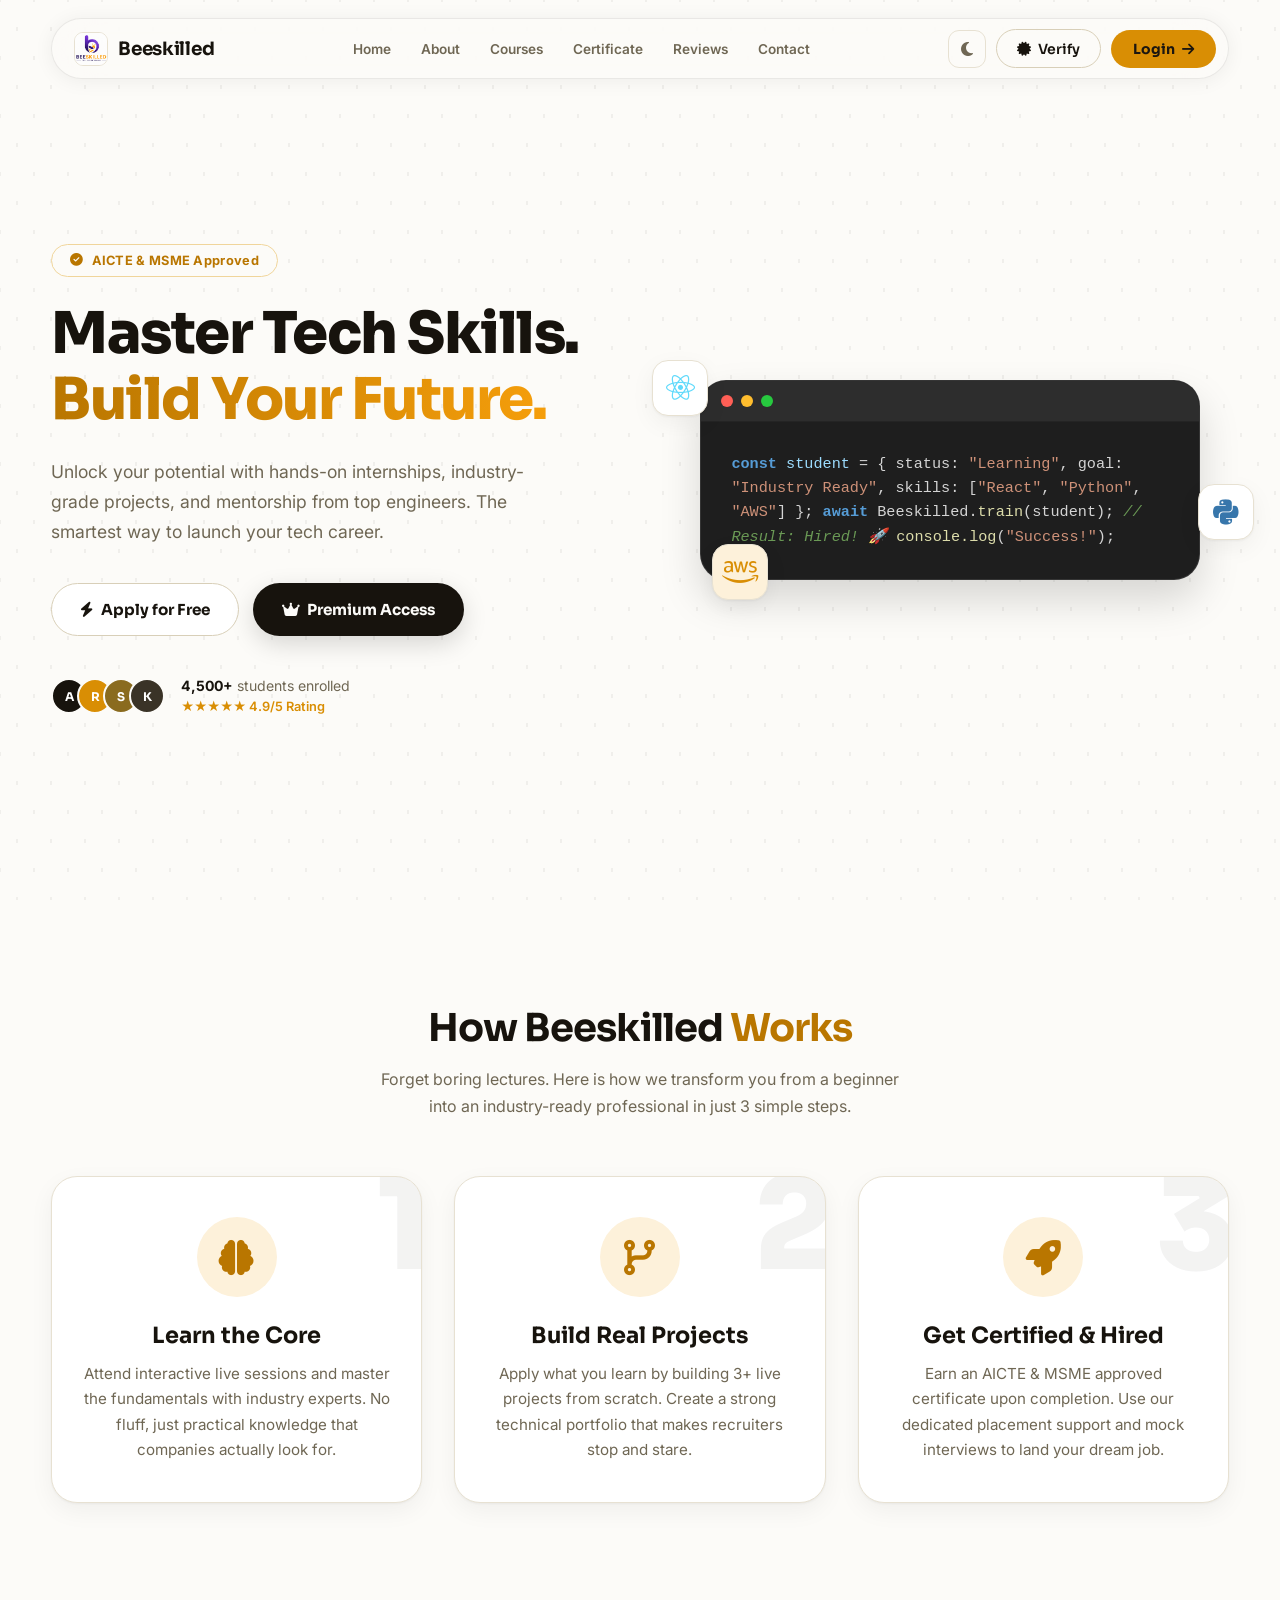
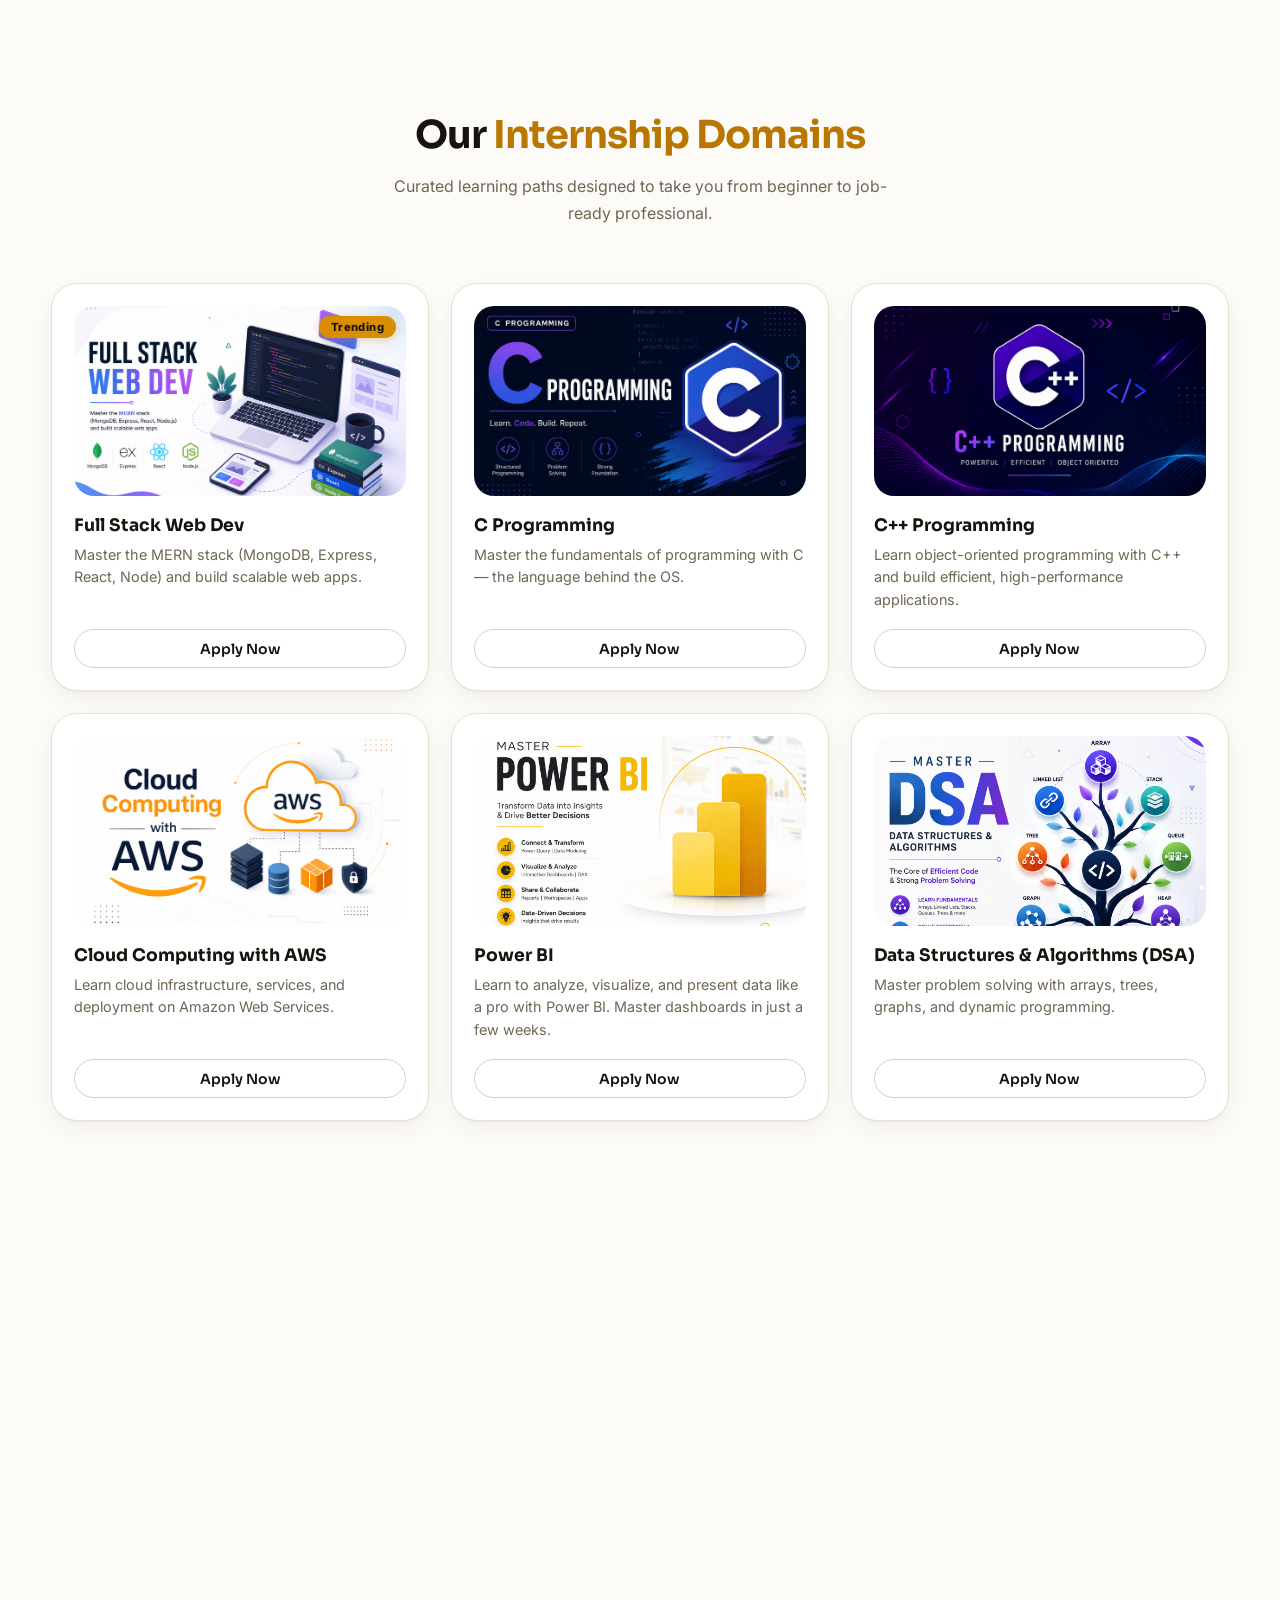
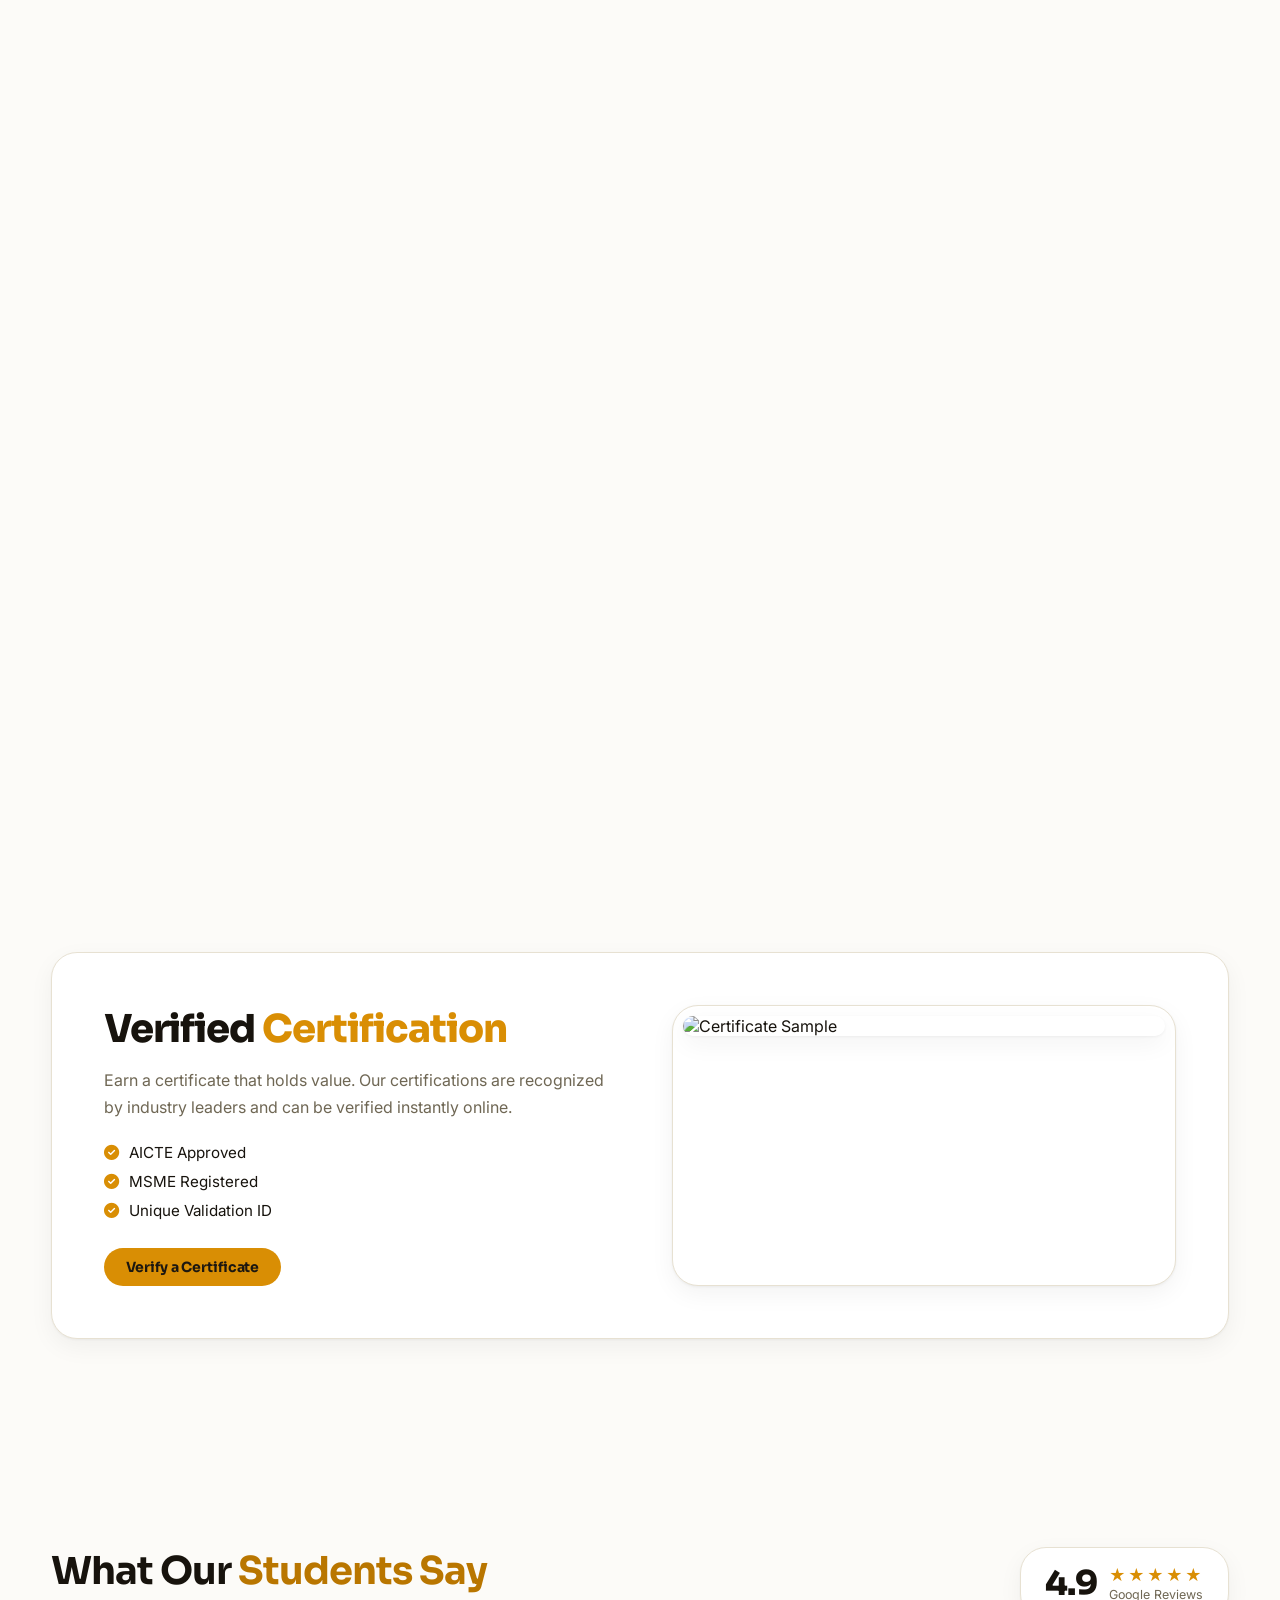
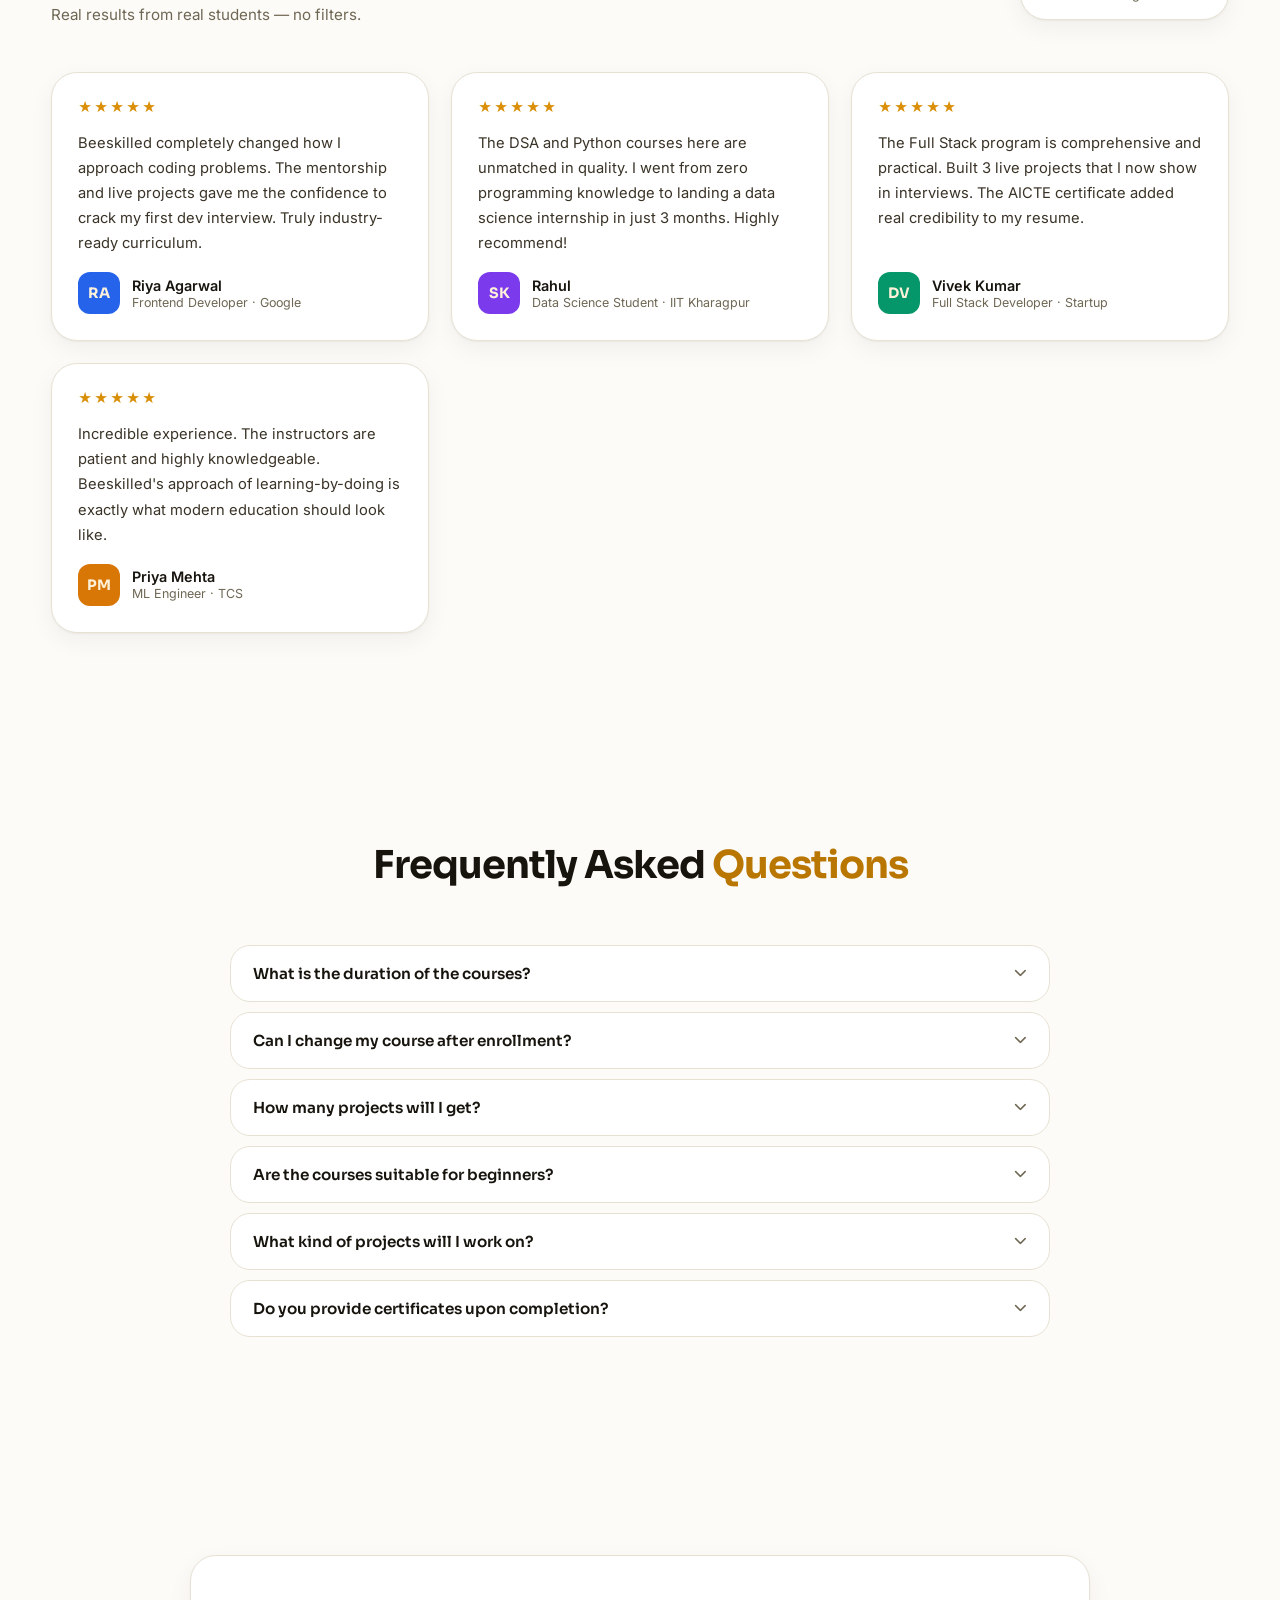
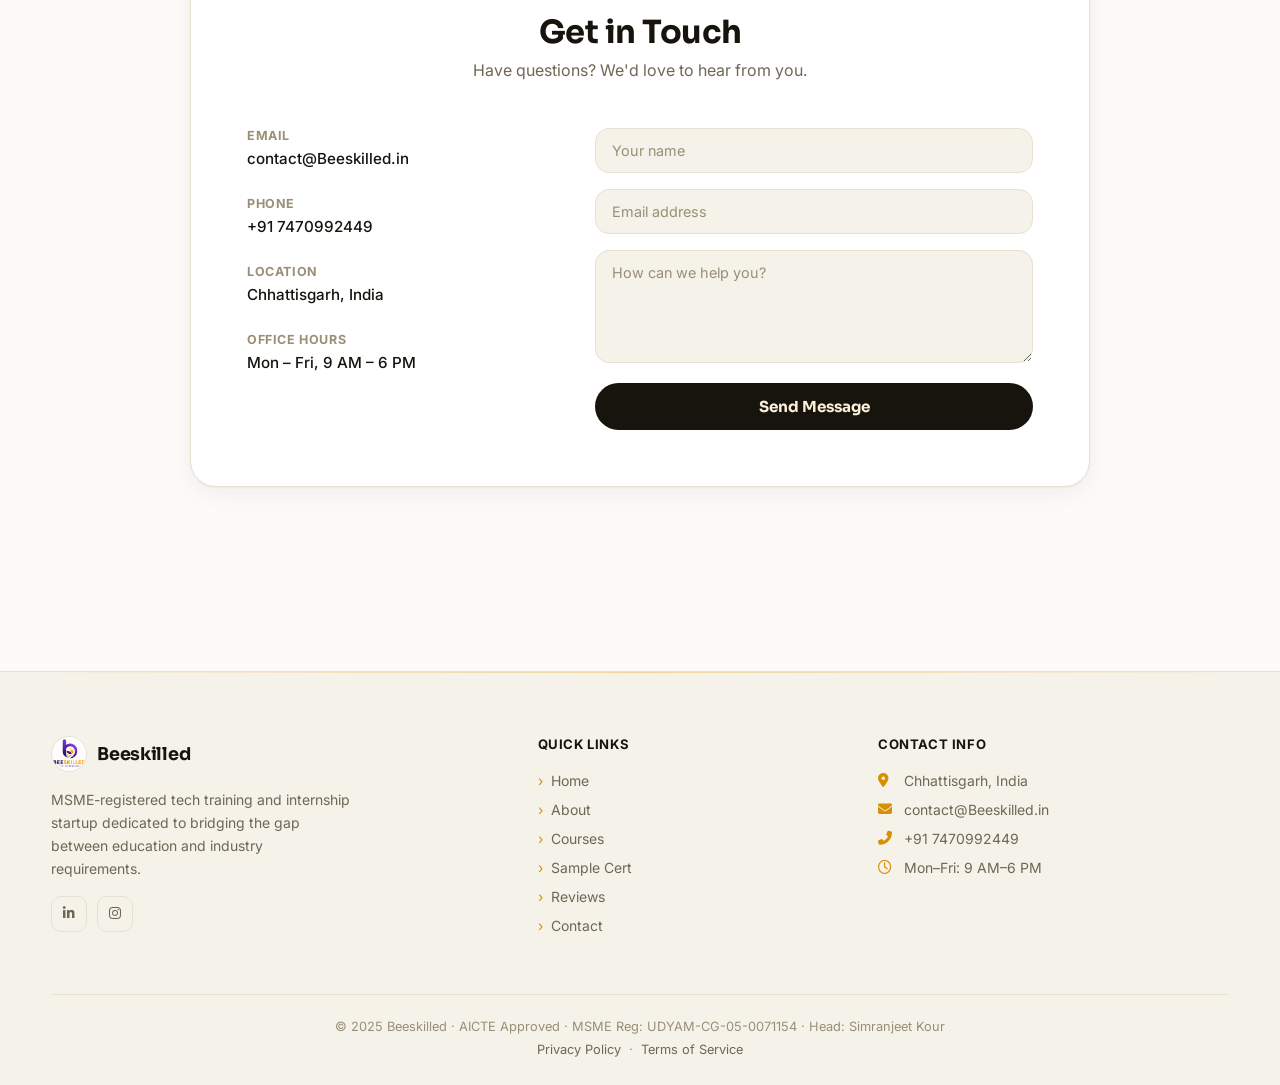
==== index.html @ ad2f9c68 "Update index.html" ====
<!DOCTYPE html>
<html lang="en" data-theme="light">

<head>
    <meta charset="utf-8" />
    <meta name="viewport" content="width=device-width, initial-scale=1.0, maximum-scale=1.0, user-scalable=no" />
    <title>Beeskilled — Future of Tech Learning</title>

    <link rel="preconnect" href="https://fonts.googleapis.com">
    <link href="https://fonts.googleapis.com/css2?family=Sora:wght@400;500;600;700;800&family=Inter:wght@400;500;600;700&display=swap" rel="stylesheet">
    <link rel="stylesheet" href="https://cdnjs.cloudflare.com/ajax/libs/font-awesome/6.4.0/css/all.min.css">

    <style>
        

        :root {
            /* Light theme (default) */
            --bg:            #fcfbf8;
            --bg-subtle:     #f5f2ea;
            --bg-grid:       rgba(20,16,8,0.05);
            --surface:       #ffffff;
            --surface-raised:#fffefb;
            --border:        #e7e1d2;
            --border-strong: #d8cfb8;

            --text:          #17130d;
            --text-secondary:#3a3327;
            --text-muted:    #6f6754;
            --text-faint:    #9a8f76;

            --accent:        #d98e04;
            --accent-hover:  #b97600;
            --accent-light:  #fdf1da;
            --accent-mid:    #f0d59b;
            --accent-ink:    #1c1710;

            --nav-bg:        rgba(252,251,248,0.82);
            --nav-border:    rgba(23,19,13,0.08);

            --card-bg:       #ffffff;
            --card-border:   #e7e1d2;
            --card-shadow:   0 1px 3px rgba(23,19,13,0.05), 0 8px 24px rgba(23,19,13,0.05);
            --card-shadow-hover: 0 4px 8px rgba(23,19,13,0.06), 0 20px 48px rgba(217,142,4,0.14);

            --mobile-menu-bg: #14100a;

            --contact-input-bg:     #f5f2ea;
            --contact-input-border: #e7e1d2;
            --contact-btn-bg:       #17130d;
            --contact-btn-text:     #fdf1da;

            --radius-sm:  8px;
            --radius-md:  14px;
            --radius-lg:  20px;
            --radius-xl:  26px;
            --radius-pill:100px;

            --font-head: 'Sora', sans-serif;
            --font-body: 'Inter', sans-serif;
            --easing: cubic-bezier(0.22, 1, 0.36, 1);
        }

        [data-theme="dark"] {
            --bg:            #100c07;
            --bg-subtle:     #17130c;
            --bg-grid:       rgba(255,200,80,0.045);
            --surface:       #1a150d;
            --surface-raised:#211a10;
            --border:        #2c2415;
            --border-strong: #423521;

            --text:          #f7f1e4;
            --text-secondary:#e2d8c2;
            --text-muted:    #ab9d80;
            --text-faint:    #756a53;

            --accent:        #f5b31b;
            --accent-hover:  #ffc84a;
            --accent-light:  rgba(245,179,27,0.12);
            --accent-mid:    rgba(245,179,27,0.32);
            --accent-ink:    #100c07;

            --nav-bg:        rgba(16,12,7,0.78);
            --nav-border:    rgba(245,179,27,0.14);

            --card-bg:       #1a150d;
            --card-border:   #2c2415;
            --card-shadow:   0 1px 3px rgba(0,0,0,0.35), 0 8px 26px rgba(0,0,0,0.35);
            --card-shadow-hover: 0 10px 46px rgba(245,179,27,0.16);

            --mobile-menu-bg: #0b0805;

            --contact-input-bg:     #211a10;
            --contact-input-border: #2c2415;
            --contact-btn-bg:       #f5b31b;
            --contact-btn-text:     #17130d;
        }

        /* ─── RESET & BASE ──────────────────────────────────────────── */
        *, *::before, *::after { box-sizing: border-box; margin: 0; padding: 0; outline: none; -webkit-tap-highlight-color: transparent; }

        html, body { width: 100%; overflow-x: hidden; scroll-behavior: smooth; }

        body {
            font-family: var(--font-body);
            background: var(--bg);
            color: var(--text);
            transition: background 0.35s ease, color 0.35s ease;
            -webkit-font-smoothing: antialiased;
            -moz-osx-font-smoothing: grayscale;
        }

        body::before {
            content: '';
            position: fixed;
            inset: 0;
            background-image:
                radial-gradient(var(--bg-grid) 1.5px, transparent 1.5px),
                radial-gradient(var(--bg-grid) 1.5px, transparent 1.5px);
            background-size: 34px 58px, 34px 58px;
            background-position: 0 0, 17px 29px;
            pointer-events: none;
            z-index: 0;
        }

        a { text-decoration: none; color: inherit; transition: 0.25s; }
        ::selection { background: var(--accent); color: var(--accent-ink); }

        /* ─── LAYOUT ─────────────────────────────────────────────────── */
        .wrap { width: 92%; max-width: 1200px; margin: 0 auto; position: relative; z-index: 1; }
        section { padding: 104px 0; }

        /* ─── NAVBAR ─────────────────────────────────────────────────── */
        header {
            position: fixed; top: 0; left: 0; width: 100%;
            z-index: 1000;
            padding: 18px 0;
            transition: padding 0.3s ease;
        }
        header.scrolled { padding: 10px 0; }

        .island-nav {
            background: var(--nav-bg);
            backdrop-filter: blur(18px) saturate(160%);
            -webkit-backdrop-filter: blur(18px) saturate(160%);
            border: 1px solid var(--nav-border);
            border-radius: var(--radius-pill);
            padding: 10px 12px 10px 22px;
            display: flex;
            align-items: center;
            justify-content: space-between;
            box-shadow: 0 2px 20px rgba(23,19,13,0.06);
            transition: all 0.3s var(--easing);
        }
        header.scrolled .island-nav { box-shadow: 0 8px 30px rgba(23,19,13,0.12); }

        .brand {
            display: flex; align-items: center; gap: 10px;
            font-family: var(--font-head); font-weight: 700; font-size: 1.15rem;
            color: var(--text); letter-spacing: -0.3px;
            white-space: nowrap;
        }
        .brand img {
            width: 34px; height: 34px;
            border-radius: 9px;
            border: 1.5px solid var(--border);
            object-fit: cover;
        }

        .nav-links { display: flex; gap: 2px; }
        .nav-links a {
            font-size: 0.85rem; font-weight: 600; color: var(--text-muted);
            padding: 8px 14px; border-radius: var(--radius-pill);
            transition: 0.2s;
        }
        .nav-links a:hover, .nav-links a.active {
            color: var(--accent-ink);
            background: var(--accent);
        }
        [data-theme="dark"] .nav-links a:hover, [data-theme="dark"] .nav-links a.active {
            color: var(--accent-ink);
        }

        .btn-ios {
            background: var(--accent);
            color: var(--accent-ink);
            font-weight: 700; font-size: 0.875rem;
            padding: 10px 22px;
            border-radius: var(--radius-pill);
            border: none; cursor: pointer;
            transition: 0.25s var(--easing);
            display: inline-flex; align-items: center; gap: 7px;
            font-family: var(--font-head);
            justify-content: center;
            letter-spacing: -0.1px;
        }
        .btn-ios:hover {
            background: var(--accent-hover);
            transform: translateY(-2px);
            box-shadow: 0 10px 26px rgba(217,142,4,0.32);
        }
        .btn-ios:active { transform: translateY(0); }

        .btn-glass-nav {
            background: transparent;
            color: var(--text);
            border: 1.5px solid var(--border-strong);
            padding: 9.5px 20px;
            border-radius: var(--radius-pill);
            cursor: pointer;
            font-size: 0.875rem; font-weight: 600;
            font-family: var(--font-head);
            transition: 0.2s ease;
            display: inline-flex; align-items: center; gap: 7px;
            justify-content: center;
        }
        .btn-glass-nav:hover {
            background: var(--accent-light);
            border-color: var(--accent);
            color: var(--accent-hover);
        }

        .theme-toggle {
            background: transparent; border: 1.5px solid var(--border);
            color: var(--text-muted);
            font-size: 1rem; cursor: pointer;
            width: 38px; height: 38px;
            display: flex; align-items: center; justify-content: center;
            border-radius: 11px; transition: 0.25s var(--easing);
        }
        .theme-toggle:hover {
            background: var(--accent-light);
            border-color: var(--accent);
            color: var(--accent);
            transform: rotate(18deg);
        }

        .hamburger {
            display: none; background: none; border: none;
            color: var(--text); font-size: 1.4rem;
            cursor: pointer; padding: 5px; line-height: 1; margin-left: 8px;
        }

        /* ─── PROFESSIONAL HERO STYLES ───────────────────────────────── */
        .hero {
            padding-top: 160px;
            padding-bottom: 100px;
            min-height: 100vh;
            display: flex;
            align-items: center;
            position: relative;
        }

        .hero-grid {
            display: grid;
            grid-template-columns: 1fr 1fr;
            gap: 64px;
            align-items: center;
            width: 100%;
        }

        .hero-content { text-align: left; position: relative; z-index: 2; }

        .hero-badge {
            display: inline-flex; align-items: center; gap: 8px;
            padding: 8px 18px;
            border: 1px solid var(--accent-mid);
            border-radius: var(--radius-pill);
            font-size: 0.8rem; font-weight: 700;
            background: var(--nav-bg);
            color: var(--accent-hover);
            margin-bottom: 24px;
            letter-spacing: 0.3px;
        }
        [data-theme="dark"] .hero-badge { color: var(--accent); }
        
        .hero h1 {
            font-family: var(--font-head);
            font-size: clamp(2.4rem, 4.5vw, 4rem);
            font-weight: 800;
            line-height: 1.15;
            margin-bottom: 24px;
            letter-spacing: -1.5px;
            color: var(--text);
        }

        .hero-accent-text { 
            color: transparent;
            background: linear-gradient(90deg, var(--accent-hover), #f59e0b);
            -webkit-background-clip: text;
            background-clip: text;
        }
        [data-theme="dark"] .hero-accent-text { 
            background: linear-gradient(90deg, var(--accent), #fbbf24);
            -webkit-background-clip: text;
        }

        .hero p {
            color: var(--text-muted);
            font-size: 1.1rem;
            max-width: 500px;
            margin-bottom: 36px;
            line-height: 1.7;
        }

        .hero-btns { display: flex; gap: 14px; flex-wrap: wrap; margin-bottom: 40px; }
        
        .btn-hero-free {
            background: var(--surface);
            color: var(--text);
            border: 1.5px solid var(--border-strong);
            padding: 16px 28px;
            border-radius: var(--radius-pill);
            cursor: pointer;
            font-size: 0.95rem; font-weight: 700;
            font-family: var(--font-head);
            transition: 0.25s var(--easing);
            display: inline-flex; align-items: center; gap: 8px;
            text-decoration: none;
        }
        .btn-hero-free:hover {
            background: var(--accent-light);
            border-color: var(--accent);
            color: var(--accent-hover);
            transform: translateY(-2px);
        }

        .btn-hero-premium {
            background: var(--text);
            color: var(--bg);
            padding: 16px 28px;
            border-radius: var(--radius-pill);
            border: 1.5px solid transparent;
            cursor: pointer;
            font-size: 0.95rem; font-weight: 700;
            font-family: var(--font-head);
            transition: 0.25s var(--easing);
            display: inline-flex; align-items: center; gap: 8px;
            text-decoration: none;
            box-shadow: 0 8px 24px rgba(0,0,0,0.15);
        }
        [data-theme="dark"] .btn-hero-premium { background: var(--accent); color: var(--accent-ink); box-shadow: 0 8px 24px rgba(245,179,27,0.2); }
        .btn-hero-premium:hover {
            transform: translateY(-2px);
            opacity: 0.9;
        }

        /* Clean Trust Section */
        .hero-trust {
            display: flex; align-items: center; gap: 16px;
        }
        .hero-trust-avatars { display: flex; }
        .hero-trust-avatars span {
            width: 36px; height: 36px;
            border-radius: 50%;
            border: 2px solid var(--bg);
            margin-left: -10px;
            display: flex; align-items: center; justify-content: center;
            font-size: 0.75rem; font-weight: 700; color: #fff;
            font-family: var(--font-head);
        }
        .hero-trust-avatars span:first-child { margin-left: 0; }
        .hero-trust-text { font-size: 0.88rem; color: var(--text-muted); line-height: 1.4; }
        .hero-trust-text strong { color: var(--text); font-weight: 700; }
        .stars-small { color: var(--accent); font-size: 0.8rem; margin-top: 3px; display: block; font-weight: 600;}

        /* Responsive Code Window Graphic */
        .hero-visual {
            position: relative;
            width: 100%;
            display: flex;
            justify-content: center;
            align-items: center;
        }

        .code-window {
            width: 100%;
            max-width: 500px;
            background: #1e1e1e;
            border-radius: var(--radius-xl);
            overflow: hidden;
            box-shadow: 0 20px 40px rgba(0,0,0,0.15);
            border: 1px solid rgba(255,255,255,0.1);
            position: relative;
            z-index: 2;
        }
        [data-theme="dark"] .code-window { box-shadow: 0 20px 50px rgba(0,0,0,0.5); border: 1px solid var(--border-strong); }

        .cw-header {
            background: #2d2d2d;
            padding: 14px 20px;
            display: flex;
            align-items: center;
            gap: 8px;
            border-bottom: 1px solid rgba(0,0,0,0.2);
        }
        .cw-dot { width: 12px; height: 12px; border-radius: 50%; }
        .cw-dot.r { background: #ff5f56; }
        .cw-dot.y { background: #ffbd2e; }
        .cw-dot.g { background: #27c93f; }
        
        .cw-body {
            padding: 30px;
            font-family: 'Courier New', Courier, monospace;
            font-size: 0.95rem;
            line-height: 1.6;
            color: #d4d4d4;
            overflow-x: auto;
        }

        .cw-body .kw { color: #569cd6; font-weight: bold; }
        .cw-body .var { color: #9cdcfe; }
        .cw-body .str { color: #ce9178; }
        .cw-body .func { color: #dcdcaa; }
        .cw-body .cmt { color: #6a9955; font-style: italic; }

        /* Floating Tech Badges */
        .tech-badge {
            position: absolute;
            width: 56px; height: 56px;
            background: var(--surface);
            border: 1px solid var(--border);
            border-radius: 16px;
            display: flex; align-items: center; justify-content: center;
            font-size: 1.8rem;
            box-shadow: var(--card-shadow);
            z-index: 3;
            animation: floatUpDown 5s ease-in-out infinite;
        }
        .tb-1 { top: -20px; left: -20px; color: #61dafb; animation-delay: 0s; }
        .tb-2 { bottom: 40px; right: -25px; color: #3776ab; animation-delay: 1.5s; }
        .tb-3 { bottom: -20px; left: 40px; color: var(--accent); background: var(--accent-light); animation-delay: 0.7s; }

        @keyframes floatUpDown {
            0%, 100% { transform: translateY(0); }
            50% { transform: translateY(-12px); }
        }

        /* ─── NEW JOURNEY SECTION (REPLACED ABOUT SECTION) ───────────── */
        .journey-grid {
            display: grid;
            grid-template-columns: repeat(auto-fit, minmax(280px, 1fr));
            gap: 32px;
            position: relative;
        }

        .journey-card {
            background: var(--card-bg);
            border: 1px solid var(--card-border);
            border-radius: var(--radius-xl);
            padding: 40px 30px;
            text-align: center;
            box-shadow: var(--card-shadow);
            transition: transform 0.3s var(--easing), border-color 0.3s var(--easing);
            position: relative;
            overflow: hidden;
            display: flex;
            flex-direction: column;
            align-items: center;
        }

        .journey-card:hover {
            transform: translateY(-8px);
            border-color: var(--accent);
            box-shadow: var(--card-shadow-hover);
        }

        .journey-icon {
            width: 80px;
            height: 80px;
            background: var(--accent-light);
            color: var(--accent-hover);
            font-size: 2.2rem;
            display: flex;
            align-items: center;
            justify-content: center;
            border-radius: 50%;
            margin-bottom: 24px;
            transition: 0.3s var(--easing);
        }
        [data-theme="dark"] .journey-icon {
            background: rgba(245,179,27,0.15);
            color: var(--accent);
        }
        .journey-card:hover .journey-icon {
            transform: scale(1.1);
            background: var(--accent);
            color: var(--accent-ink);
        }

        .step-number {
            position: absolute;
            top: -15px;
            right: -10px;
            font-size: 8rem;
            font-weight: 800;
            color: var(--bg-grid);
            font-family: var(--font-head);
            line-height: 1;
            pointer-events: none;
            z-index: 0;
        }

        .journey-card h3 {
            font-family: var(--font-head);
            font-size: 1.4rem;
            font-weight: 700;
            margin-bottom: 12px;
            color: var(--text);
            z-index: 1;
        }

        .journey-card p {
            color: var(--text-muted);
            font-size: 0.95rem;
            line-height: 1.65;
            z-index: 1;
        }

        /* ─── SECTION HEADERS ─────────────────────────────────────── */
        .section-header { text-align: center; margin-bottom: 56px; }
        .section-header h2 {
            font-family: var(--font-head);
            font-size: clamp(1.8rem, 3vw, 2.5rem);
            font-weight: 700;
            letter-spacing: -1px;
            margin-bottom: 14px;
            color: var(--text);
        }
        .section-header span { color: var(--accent-hover); }
        [data-theme="dark"] .section-header span { color: var(--accent); }
        .section-header p { color: var(--text-muted); max-width: 520px; margin: 0 auto; font-size: 1rem; line-height: 1.7; }

        /* ─── COURSES ─────────────────────────────────────────────── */
        .bento-grid {
            display: grid;
            grid-template-columns: repeat(auto-fill, minmax(320px, 1fr));
            gap: 22px;
        }

        .tilt-card {
            background: var(--card-bg);
            border: 1px solid var(--card-border);
            border-radius: var(--radius-xl);
            padding: 22px;
            transition: transform 0.25s var(--easing), border-color 0.2s, box-shadow 0.3s var(--easing);
            display: flex; flex-direction: column;
            overflow: hidden; height: 100%;
            box-shadow: var(--card-shadow);
            cursor: pointer;
        }
        .tilt-card:hover {
            border-color: var(--accent-mid);
            box-shadow: var(--card-shadow-hover);
            transform: translateY(-5px);
        }

        .course-img {
            height: 190px; border-radius: var(--radius-lg); overflow: hidden; margin-bottom: 18px;
            position: relative; background: var(--bg-subtle);
        }
        .course-img img { width: 100%; height: 100%; object-fit: cover; transition: 0.4s var(--easing); }
        .tilt-card:hover .course-img img { transform: scale(1.05); }

        .tag {
            position: absolute; top: 10px; right: 10px;
            background: var(--accent); color: var(--accent-ink);
            padding: 4px 12px; border-radius: var(--radius-pill);
            font-size: 0.7rem; font-weight: 800;
            letter-spacing: 0.4px;
            box-shadow: 0 2px 10px rgba(217,142,4,0.35);
        }
        .tilt-card h3 { font-family: var(--font-head); font-size: 1.08rem; font-weight: 700; margin-bottom: 8px; color: var(--text); }
        .tilt-card > p { color: var(--text-muted); line-height: 1.55; font-size: 0.9rem; flex-grow: 1; margin-bottom: 18px; }

        /* ─── CERTIFICATE ─────────────────────────────────────────── */
        .cert-container {
            background: var(--card-bg);
            border-radius: var(--radius-xl);
            padding: 52px;
            border: 1px solid var(--border);
            box-shadow: var(--card-shadow);
        }
        .cert-grid-layout { display: grid; grid-template-columns: 1fr 1fr; gap: 64px; align-items: center; }

        /* ─── REVIEWS ─────────────────────────────────────────────── */
        .reviews-header-area {
            display: flex; align-items: flex-start;
            justify-content: space-between; flex-wrap: wrap;
            gap: 24px; margin-bottom: 48px;
        }
        .reviews-header-area h2 {
            font-family: var(--font-head);
            font-size: clamp(1.8rem, 3vw, 2.5rem);
            font-weight: 700;
            letter-spacing: -1px;
            color: var(--text);
        }
        .reviews-header-area h2 span { color: var(--accent-hover); }
        [data-theme="dark"] .reviews-header-area h2 span { color: var(--accent); }
        .reviews-rating-pill {
            display: flex; align-items: center; gap: 12px;
            background: var(--surface);
            border: 1px solid var(--border);
            border-radius: var(--radius-xl);
            padding: 14px 24px;
            box-shadow: var(--card-shadow);
        }
        .rating-big { font-size: 2.1rem; font-weight: 800; font-family: var(--font-head); color: var(--text); letter-spacing: -1px; }
        .rating-stars-col .review-stars { font-size: 1rem; }
        .rating-source { font-size: 0.78rem; color: var(--text-muted); margin-top: 2px; }

        .reviews-grid {
            display: grid;
            grid-template-columns: repeat(auto-fill, minmax(280px, 1fr));
            gap: 22px;
        }

        .review-card {
            background: var(--card-bg);
            border: 1px solid var(--card-border);
            border-radius: var(--radius-xl);
            padding: 26px;
            box-shadow: var(--card-shadow);
            transition: 0.3s var(--easing);
            display: flex; flex-direction: column; gap: 16px;
        }
        .review-card:hover {
            border-color: var(--accent-mid);
            box-shadow: var(--card-shadow-hover);
            transform: translateY(-3px);
        }

        .review-stars { color: var(--accent); font-size: 0.85rem; letter-spacing: 2px; }

        .review-text {
            font-size: 0.92rem; color: var(--text-secondary);
            line-height: 1.7; flex: 1;
            font-style: normal;
        }

        .review-author { display: flex; align-items: center; gap: 12px; }
        .review-avatar {
            width: 42px; height: 42px; border-radius: 12px;
            display: flex; align-items: center; justify-content: center;
            font-size: 0.9rem; font-weight: 700; color: #fdf1da;
            flex-shrink: 0; font-family: var(--font-head);
        }
        .review-name { font-size: 0.9rem; font-weight: 600; color: var(--text); }
        .review-role { font-size: 0.78rem; color: var(--text-muted); margin-top: 1px; }

        /* ─── FAQ ─────────────────────────────────────────────────── */
        .faq-wrapper { max-width: 820px; margin: 0 auto; }

        .faq-item {
            background: var(--card-bg);
            border: 1px solid var(--card-border);
            border-radius: var(--radius-lg);
            margin-bottom: 10px;
            overflow: hidden;
            transition: all 0.25s var(--easing);
        }
        .faq-item:hover { border-color: var(--accent-mid); }
        .faq-item.active {
            border-color: var(--accent);
            background: var(--accent-light);
        }

        .faq-question {
            padding: 18px 22px; display: flex;
            justify-content: space-between; align-items: center;
            cursor: pointer;
            font-size: 0.95rem; font-weight: 600; color: var(--text);
            font-family: var(--font-head);
        }
        .faq-question i { font-size: 0.8rem; transition: transform 0.3s ease; color: var(--text-muted); }
        .faq-answer { max-height: 0; overflow: hidden; transition: max-height 0.3s cubic-bezier(0,1,0,1); }
        .faq-answer p { padding: 0 22px 20px; color: var(--text-muted); line-height: 1.65; font-size: 0.9rem; margin: 0; }
        .faq-item.active .faq-question i { transform: rotate(180deg); color: var(--accent-hover); }
        .faq-item.active .faq-answer { max-height: 500px; }

        /* ─── CONTACT ─────────────────────────────────────────────── */
        .contact-container {
            background: var(--card-bg);
            border: 1px solid var(--border);
            border-radius: var(--radius-xl);
            padding: 56px;
            max-width: 900px; margin: 0 auto;
            box-shadow: var(--card-shadow);
        }
        .contact-header { text-align: center; margin-bottom: 48px; }
        .contact-header h2 { font-family: var(--font-head); font-size: 2rem; font-weight: 700; letter-spacing: -0.5px; color: var(--text); }
        .contact-header p { color: var(--text-muted); margin-top: 8px; }
        .contact-wrapper { display: grid; grid-template-columns: 1fr 1.5fr; gap: 56px; }
        .contact-label { display: block; font-size: 0.78rem; font-weight: 700; text-transform: uppercase; letter-spacing: 0.6px; color: var(--text-faint); margin-bottom: 6px; }
        .contact-value { font-size: 0.95rem; color: var(--text); font-weight: 500; text-decoration: none; display: block; margin-bottom: 28px; transition: 0.2s; }
        .contact-value:hover { color: var(--accent-hover); }
        .form-group { margin-bottom: 16px; }

        .form-input {
            width: 100%; padding: 13px 16px; border-radius: var(--radius-md);
            border: 1px solid var(--contact-input-border);
            background: var(--contact-input-bg);
            color: var(--text);
            font-family: inherit; font-size: 0.9rem; transition: 0.2s;
        }
        .form-input::placeholder { color: var(--text-faint); }
        .form-input:focus {
            border-color: var(--accent);
            background: var(--surface);
            box-shadow: 0 0 0 3px var(--accent-mid);
        }
        .submit-btn {
            width: 100%; padding: 14px;
            border-radius: var(--radius-pill);
            background: var(--contact-btn-bg);
            color: var(--contact-btn-text);
            border: none; font-weight: 700; font-size: 0.95rem;
            cursor: pointer; transition: 0.25s var(--easing);
            font-family: var(--font-head);
        }
        .submit-btn:hover { transform: translateY(-2px); box-shadow: 0 10px 26px rgba(217,142,4,0.22); }

        /* ─── FOOTER ──────────────────────────────────────────────── */
        .footer-main {
            margin-top: 80px;
            padding: 64px 0 28px;
            background: var(--bg-subtle);
            border-top: 1px solid var(--border);
            font-size: 0.9rem;
            position: relative;
        }
        .footer-main::before {
            content: '';
            position: absolute; top: 0; left: 0; right: 0; height: 1px;
            background: linear-gradient(90deg, transparent, var(--accent-mid), transparent);
        }
        .footer-row { display: grid; grid-template-columns: 1.5fr 1fr 1.2fr; gap: 48px; margin-bottom: 48px; }
        .footer-brand p { color: var(--text-muted); line-height: 1.65; margin: 16px 0; max-width: 300px; font-size: 0.875rem; }
        .social-circle-links { display: flex; gap: 10px; }
        .social-circle {
            width: 36px; height: 36px; border-radius: 10px;
            display: flex; align-items: center; justify-content: center;
            border: 1px solid var(--border); color: var(--text-muted);
            transition: 0.25s var(--easing); font-size: 0.85rem;
        }
        .social-circle:hover { background: var(--accent); color: var(--accent-ink); border-color: var(--accent); transform: translateY(-3px); }
        .footer-col h3 { font-size: 0.82rem; font-weight: 700; text-transform: uppercase; letter-spacing: 0.6px; margin-bottom: 20px; color: var(--text); }
        .footer-list { list-style: none; }
        .footer-list li { margin-bottom: 12px; color: var(--text-muted); display: flex; align-items: center; gap: 8px; font-size: 0.875rem; }
        .footer-list.bullets li::before { content: "›"; color: var(--accent); }
        .footer-list a { color: var(--text-muted); transition: 0.2s; }
        .footer-list a:hover { color: var(--accent-hover); padding-left: 3px; }
        .footer-bottom-bar {
            border-top: 1px solid var(--border); padding-top: 24px;
            display: flex; flex-direction: column; gap: 8px;
            align-items: center; text-align: center;
            color: var(--text-faint); font-size: 0.8rem;
        }
        .footer-bottom-bar a { color: var(--text-muted); transition: 0.2s; }
        .footer-bottom-bar a:hover { color: var(--accent-hover); }

        /* ─── MODALS ──────────────────────────────────────────────── */
        .modal-overlay {
            position: fixed; inset: 0;
            background: rgba(17,13,7,0.55);
            z-index: 2000;
            display: flex; align-items: center; justify-content: center;
            backdrop-filter: blur(8px);
            opacity: 0; pointer-events: none; transition: 0.3s;
        }
        .modal-overlay.open { opacity: 1; pointer-events: auto; }

        .modal-window {
            background: var(--surface);
            border: 1px solid var(--border);
            padding: 32px; border-radius: var(--radius-xl);
            width: 90%; max-width: 440px;
            box-shadow: 0 30px 70px rgba(17,13,7,0.28);
            position: relative;
            color: var(--text);
        }
        .modal-window h3 { color: var(--text); font-family: var(--font-head); font-weight: 700; }
        .modal-window #closeGame, .modal-window #closeCert, .modal-window #closeApplyModal { color: var(--text-muted); }
        .modal-window input { color: var(--text); }

        /* ─── MOBILE MENU ─── */
        .mobile-menu {
            position: fixed; inset: 0;
            width: 100%; height: 100%;
            background: var(--mobile-menu-bg);
            z-index: 1500;
            display: flex; flex-direction: column; align-items: center; justify-content: center;
            gap: 18px;
            transform: translateX(100%);
            transition: 0.4s cubic-bezier(0.16, 1, 0.3, 1);
            overflow-y: auto; padding: 20px;
            color: #fdf1da;
        }
        .mobile-menu.active { transform: translateX(0); }

        .mobile-link {
            font-size: 1.3rem; font-weight: 600;
            color: rgba(253,241,218,0.82) !important;
            font-family: var(--font-head);
            padding: 8px; transition: color 0.2s;
        }
        .mobile-link:hover { color: #f5b31b !important; }
        .mobile-menu #closeMenu { color: rgba(253,241,218,0.7) !important; }

        .mobile-menu-actions {
            display: flex; flex-direction: column; gap: 12px;
            width: 100%; max-width: 280px; align-items: center; margin-top: 8px;
        }
        .mobile-menu-actions .btn-glass-nav {
            width: 100%; justify-content: center;
            color: rgba(253,241,218,0.9) !important;
            border-color: rgba(253,241,218,0.22) !important;
        }
        .mobile-menu-actions .btn-ios { width: 100%; justify-content: center; }
        .mobile-menu-actions .theme-toggle {
            color: rgba(253,241,218,0.7) !important;
            border-color: rgba(253,241,218,0.22) !important;
        }

        /* ─── SCROLL FADE-IN ── */
        .fade-in-up {
            opacity: 0;
            transform: translateY(28px);
            transition: opacity 0.7s var(--easing), transform 0.7s var(--easing);
        }
        .fade-in-up.visible { opacity: 1; transform: translateY(0); }

        /* ─── RESPONSIVE ─────────────────────────────────────────── */
        @media (max-width: 992px) {
            .hero-grid { grid-template-columns: 1fr; gap: 48px; text-align: center; }
            .hero-content { display: flex; flex-direction: column; align-items: center; }
            .hero h1 { font-size: clamp(2.2rem, 5vw, 3rem); }
            .hero p { max-width: 100%; }
            .hero-btns { justify-content: center; }
            
            .tb-1 { top: -15px; left: 10px; }
            .tb-2 { bottom: -15px; right: 10px; }
            .tb-3 { display: none; } 
            
            .journey-grid { grid-template-columns: repeat(auto-fit, minmax(250px, 1fr)); }
        }

        @media (max-width: 768px) {
            .island-nav { padding: 10px 16px; }
            .nav-links, .nav-desktop-btns { display: none !important; }
            .hamburger { display: block; }

            .hero { padding-top: 130px; padding-bottom: 60px; }

            .journey-grid { grid-template-columns: 1fr; }

            .bento-grid { grid-template-columns: 1fr; }
            .contact-wrapper { grid-template-columns: 1fr; gap: 36px; }
            .footer-row { grid-template-columns: 1fr; gap: 36px; }
            .footer-bottom-bar { text-align: center; }
            .social-circle-links { justify-content: center; }
            .footer-brand { display: flex; flex-direction: column; align-items: center; text-align: center; }
            .footer-col { text-align: center; }
            .footer-list li { justify-content: center; }

            .wrap { width: 90%; }
            section { padding: 64px 0; }
            .section-header h2 { font-size: 1.8rem !important; }
            .reviews-header-area { flex-direction: column; }
            .reviews-grid { grid-template-columns: 1fr; }

            p { max-width: 100%; }

            /* ── MOBILE CERTIFICATE FIX ── */
            .cert-container, .contact-container { padding: 32px 20px; }
            .cert-grid-layout { display: flex; flex-direction: column; gap: 32px; text-align: center; }
            #certificate ul { display: flex; flex-direction: column; align-items: center; }
            #certificate .tilt-card { padding: 0; box-shadow: none; border: none; background: transparent; width: 100%; max-width: 100%; margin: 0 auto; }
            #certificate img { max-width: 100%; height: auto; object-fit: contain; margin: 0 auto; display: block; }
        }
    </style>
</head>

<body>

    <!-- ─── NAVBAR ─── -->
    <header id="header">
        <div class="wrap">
            <div class="island-nav">
                <a href="#" class="brand">
                    <img src="bee_lms/project-root/assets/bee.png" alt="Beeskilled" onerror="this.src='https://placehold.co/36/2563eb/fff?text=B'">
                    Beeskilled
                </a>

                <nav class="nav-links">
                    <a href="#home">Home</a>
                    <a href="#about">About</a>
                    <a href="#courses">Courses</a>
                    <a href="#certificate">Certificate</a>
                    <a href="#reviews">Reviews</a>
                    <a href="#contact">Contact</a>
                </nav>

                <div class="nav-desktop-btns" style="display:flex; gap:10px; align-items:center;">
                    <button class="theme-toggle" id="themeBtn"><i class="fas fa-moon"></i></button>
                    <button class="btn-glass-nav" id="verifyBtn"><i class="fas fa-certificate"></i> Verify</button>
                    <a href="./bee_lms/index.html" class="btn-ios">Login <i class="fas fa-arrow-right"></i></a>
                </div>

                <button class="hamburger" id="menuBtn"><i class="fas fa-bars"></i></button>
            </div>
        </div>
    </header>

    <!-- ─── MOBILE MENU ─── -->
    <div class="mobile-menu" id="mobileMenu">
        <button id="closeMenu" style="position:absolute; top:28px; right:28px; background:none; border:none; font-size:1.6rem; cursor:pointer;"><i class="fas fa-times"></i></button>

        <a href="#home" class="mobile-link">Home</a>
        <a href="#about" class="mobile-link">About Us</a>
        <a href="#courses" class="mobile-link">Explore Courses</a>
        <a href="#certificate" class="mobile-link">Sample Certificate</a>
        <a href="#reviews" class="mobile-link">Student Reviews</a>
        <a href="#contact" class="mobile-link">Contact</a>

        <div style="height:1px; width:50px; background:rgba(255,255,255,0.15); margin:6px 0;"></div>

        <div class="mobile-menu-actions">
            <button class="btn-glass-nav" onclick="document.getElementById('mobileMenu').classList.remove('active'); document.getElementById('certModal').classList.add('open');">
                <i class="fas fa-certificate"></i> Verify Certificate
            </button>
            <a href="./bee_lms/index.html" target="_blank" class="btn-ios">
                Login <i class="fas fa-arrow-right"></i>
            </a>
            <button class="theme-toggle" id="mobileThemeBtn" style="width:46px; height:46px; font-size:1.1rem;">
                <i class="fas fa-moon"></i>
            </button>
        </div>
    </div>

    <main>
        <!-- ─── HERO SECTION ─── -->
        <section id="home" class="hero wrap">
            <div class="hero-grid">
                
                <!-- LEFT CONTENT -->
                <div class="hero-content">
                    <div class="hero-badge"><i class="fas fa-check-circle"></i> AICTE & MSME Approved</div>
                    
                    <h1>Master Tech Skills.<br><span class="hero-accent-text">Build Your Future.</span></h1>
                    
                    <p>Unlock your potential with hands-on internships, industry-grade projects, and mentorship from top engineers. The smartest way to launch your tech career.</p>

                    <div class="hero-btns">
                        <a href="benefits.html" class="btn-hero-free">
                            <i class="fas fa-bolt"></i> Apply for Free
                        </a>
                        <a href="apply.html" class="btn-hero-premium">
                            <i class="fas fa-crown"></i> Premium Access
                        </a>
                    </div>

                    <div class="hero-trust">
                        <div class="hero-trust-avatars">
                            <span style="background: #17130d;">A</span>
                            <span style="background: #d98e04;">R</span>
                            <span style="background: #8a6b1f;">S</span>
                            <span style="background: #3a3327;">K</span>
                        </div>
                        <div class="hero-trust-text">
                            <strong>4,500+</strong> students enrolled<br>
                            <span class="stars-small">★★★★★ 4.9/5 Rating</span>
                        </div>
                    </div>
                </div>

                <!-- RIGHT VISUAL -->
                <div class="hero-visual">
                    <div class="tech-badge tb-1"><i class="fab fa-react"></i></div>
                    <div class="tech-badge tb-2"><i class="fab fa-python"></i></div>
                    <div class="tech-badge tb-3"><i class="fab fa-aws"></i></div>
                    
                    <div class="code-window">
                        <div class="cw-header">
                            <div class="cw-dot r"></div>
                            <div class="cw-dot y"></div>
                            <div class="cw-dot g"></div>
                        </div>
                        <div class="cw-body">
<span class="kw">const</span> <span class="var">student</span> = {
  status: <span class="str">"Learning"</span>,
  goal: <span class="str">"Industry Ready"</span>,
  skills: [<span class="str">"React"</span>, <span class="str">"Python"</span>, <span class="str">"AWS"</span>]
};

<span class="kw">await</span> Beeskilled.<span class="func">train</span>(student);

<span class="cmt">// Result: Hired! 🚀</span>
<span class="func">console.log</span>(<span class="str">"Success!"</span>);
                        </div>
                    </div>
                </div>
                
            </div>
        </section>

        <!-- ─── COMPLETELY NEW ABOUT SECTION (YOUR JOURNEY) ─── -->
        <section id="about" class="wrap">
            <div class="section-header">
                <h2>How Beeskilled <span>Works</span></h2>
                <p>Forget boring lectures. Here is how we transform you from a beginner into an industry-ready professional in just 3 simple steps.</p>
            </div>

            <div class="journey-grid">
                <!-- Step 1 -->
                <div class="journey-card fade-in-up">
                    <div class="step-number">1</div>
                    <div class="journey-icon"><i class="fas fa-brain"></i></div>
                    <h3>Learn the Core</h3>
                    <p>Attend interactive live sessions and master the fundamentals with industry experts. No fluff, just practical knowledge that companies actually look for.</p>
                </div>

                <!-- Step 2 -->
                <div class="journey-card fade-in-up" style="transition-delay: 100ms;">
                    <div class="step-number">2</div>
                    <div class="journey-icon"><i class="fas fa-code-branch"></i></div>
                    <h3>Build Real Projects</h3>
                    <p>Apply what you learn by building 3+ live projects from scratch. Create a strong technical portfolio that makes recruiters stop and stare.</p>
                </div>

                <!-- Step 3 -->
                <div class="journey-card fade-in-up" style="transition-delay: 200ms;">
                    <div class="step-number">3</div>
                    <div class="journey-icon"><i class="fas fa-rocket"></i></div>
                    <h3>Get Certified & Hired</h3>
                    <p>Earn an AICTE & MSME approved certificate upon completion. Use our dedicated placement support and mock interviews to land your dream job.</p>
                </div>
            </div>
        </section>

        <!-- ─── COURSES ─── -->
        <section id="courses" class="wrap">
            <div class="section-header">
                <h2>Our <span>Internship Domains</span></h2>
                <p>Curated learning paths designed to take you from beginner to job-ready professional.</p>
            </div>

            <div class="bento-grid">
                <div class="tilt-card" onclick="document.getElementById('applyModal').classList.add('open');">
                    <div class="course-img">
                        <img src="bee_lms\img\MERN.png" onerror="this.src='https://placehold.co/600x400/eff6ff/2563eb?text=Full+Stack'" alt="MERN">
                        <div class="tag">Trending</div>
                    </div>
                    <h3>Full Stack Web Dev</h3>
                    <p>Master the MERN stack (MongoDB, Express, React, Node) and build scalable web apps.</p>
                    <button class="btn-glass-nav" style="text-align:center; width: 100%;">Apply Now</button>
                </div>

                <div class="tilt-card" onclick="document.getElementById('applyModal').classList.add('open');">
                    <div class="course-img">
                        <img src="bee_lms\img\c.png" onerror="this.src='https://placehold.co/600x400/f8fafc/0f172a?text=C+Programming'" alt="C">
                    </div>
                    <h3>C Programming</h3>
                    <p>Master the fundamentals of programming with C — the language behind the OS.</p>
                    <button class="btn-glass-nav" style="text-align:center; width: 100%;">Apply Now</button>
                </div>

                <div class="tilt-card" onclick="document.getElementById('applyModal').classList.add('open');">
                    <div class="course-img">
                        <img src="bee_lms\img\cpp.png" onerror="this.src='https://placehold.co/600x400/f8fafc/0f172a?text=C%2B%2B'" alt="C++">
                    </div>
                    <h3>C++ Programming</h3>
                    <p>Learn object-oriented programming with C++ and build efficient, high-performance applications.</p>
                    <button class="btn-glass-nav" style="text-align:center; width: 100%;">Apply Now</button>
                </div>

                <div class="tilt-card" onclick="document.getElementById('applyModal').classList.add('open');">
                    <div class="course-img">
                        <img src="bee_lms\img\aws.png" onerror="this.src='https://placehold.co/600x400/eff6ff/2563eb?text=AWS+Cloud'" alt="AWS">
                    </div>
                    <h3>Cloud Computing with AWS</h3>
                    <p>Learn cloud infrastructure, services, and deployment on Amazon Web Services.</p>
                    <button class="btn-glass-nav" style="text-align:center; width: 100%;">Apply Now</button>
                </div>

                <div class="tilt-card" onclick="document.getElementById('applyModal').classList.add('open');">
                    <div class="course-img">
                        <img src="bee_lms\img\bi.png" onerror="this.src='https://placehold.co/600x400/fefce8/ca8a04?text=Power+BI'" alt="BI">
                    </div>
                    <h3>Power BI</h3>
                    <p>Learn to analyze, visualize, and present data like a pro with Power BI. Master dashboards in just a few weeks.</p>
                    <button class="btn-glass-nav" style="text-align:center; width: 100%;">Apply Now</button>
                </div>

                <div class="tilt-card" onclick="document.getElementById('applyModal').classList.add('open');">
                    <div class="course-img">
                        <img src="bee_lms/img/dsa.png" onerror="this.src='https://placehold.co/600x400/f8fafc/0f172a?text=DSA'" alt="DSA">
                    </div>
                    <h3>Data Structures &amp; Algorithms (DSA)</h3>
                    <p>Master problem solving with arrays, trees, graphs, and dynamic programming.</p>
                    <button class="btn-glass-nav" style="text-align:center; width: 100%;">Apply Now</button>
                </div>

                <div class="tilt-card" onclick="document.getElementById('applyModal').classList.add('open');">
                    <div class="course-img">
                        <img src="bee_lms\img\flutter.png" onerror="this.src='https://placehold.co/600x400/eff6ff/2563eb?text=Flutter'" alt="Flutter">
                    </div>
                    <h3>Mobile App Development (Flutter)</h3>
                    <p>Cross-platform mobile apps with a single codebase. Build for iOS and Android.</p>
                    <button class="btn-glass-nav" style="text-align:center; width: 100%;">Apply Now</button>
                </div>

                <div class="tilt-card" onclick="document.getElementById('applyModal').classList.add('open');">
                    <div class="course-img">
                        <img src="bee_lms\img\data analyst.png" onerror="this.src='https://placehold.co/600x400/f0fdf4/16a34a?text=Data+Analyst'" alt="Analyst">
                    </div>
                    <h3>Data Analyst</h3>
                    <p>Become a data analyst with skills in SQL, Excel, visualization tools, and statistical analysis.</p>
                    <button class="btn-glass-nav" style="text-align:center; width: 100%;">Apply Now</button>
                </div>

                <div class="tilt-card" onclick="document.getElementById('applyModal').classList.add('open');">
                    <div class="course-img">
                        <img src="bee_lms\img\ml.png" onerror="this.src='https://placehold.co/600x400/f5f3ff/7c3aed?text=AI+%26+ML'" alt="AI">
                    </div>
                    <h3>Machine Learning &amp; AI</h3>
                    <p>Dive into Neural Networks, Python, and Predictive Modeling with real datasets.</p>
                    <button class="btn-glass-nav" style="text-align:center; width: 100%;">Apply Now</button>
                </div>

                <div class="tilt-card" onclick="document.getElementById('applyModal').classList.add('open');">
                    <div class="course-img">
                        <img src="bee_lms\img\data science.png" onerror="this.src='https://placehold.co/600x400/fef2f2/dc2626?text=Data+Science'" alt="Data">
                    </div>
                    <h3>Data Science</h3>
                    <p>Unlock insights with Statistics, Visualization &amp; ML algorithms. Industry-standard toolkit.</p>
                    <button class="btn-glass-nav" style="text-align:center; width: 100%;">Apply Now</button>
                </div>

                <div class="tilt-card" onclick="document.getElementById('applyModal').classList.add('open');">
                    <div class="course-img">
                        <img src="bee_lms\img\python.png" onerror="this.src='https://placehold.co/600x400/fefce8/ca8a04?text=Python'" alt="Python">
                    </div>
                    <h3>Python Programming</h3>
                    <p>From basics to automation. The most versatile language for beginners and experts alike.</p>
                    <button class="btn-glass-nav" style="text-align:center; width: 100%;">Apply Now</button>
                </div>

                <div class="tilt-card" onclick="document.getElementById('applyModal').classList.add('open');">
                    <div class="course-img">
                        <img src="bee_lms/img/java.png" onerror="this.src='https://placehold.co/600x400/fff7ed/c2410c?text=Java'" alt="Java">
                    </div>
                    <h3>Java Programming</h3>
                    <p>Master OOPs and build robust enterprise applications used by Fortune 500 companies.</p>
                    <button class="btn-glass-nav" style="text-align:center; width: 100%;">Apply Now</button>
                </div>

                <div class="tilt-card" onclick="document.getElementById('applyModal').classList.add('open');">
                    <div class="course-img">
                        <img src="bee_lms/img/web.png" onerror="this.src='https://placehold.co/600x400/fff7ed/ea580c?text=Web+Dev'" alt="Web">
                    </div>
                    <h3>Web Development</h3>
                    <p>HTML5, CSS3, JS — the building blocks of the internet. Start building today.</p>
                    <button class="btn-glass-nav" style="text-align:center; width: 100%;">Apply Now</button>
                </div>
            </div>
        </section>

        <!-- ─── CERTIFICATE (MOBILE FIXED) ─── -->
        <section id="certificate" class="wrap">
            <div class="cert-container">
                <div class="cert-grid-layout">
                    <div>
                        <h2 style="font-family:var(--font-head); font-size:clamp(1.8rem,3vw,2.4rem); font-weight:800; letter-spacing:-1px; margin-bottom:14px; color:var(--text);">
                            Verified <span style="color:var(--accent);">Certification</span>
                        </h2>
                        <p style="color:var(--text-muted); margin-bottom:22px; line-height:1.7;">Earn a certificate that holds value. Our certifications are recognized by industry leaders and can be verified instantly online.</p>
                        <ul style="list-style:none; padding:0; margin-bottom:28px;">
                            <li style="margin-bottom:10px; display:flex; gap:10px; align-items:center; font-size:0.95rem;"><i class="fas fa-check-circle" style="color:var(--accent);"></i> AICTE Approved</li>
                            <li style="margin-bottom:10px; display:flex; gap:10px; align-items:center; font-size:0.95rem;"><i class="fas fa-check-circle" style="color:var(--accent);"></i> MSME Registered</li>
                            <li style="margin-bottom:10px; display:flex; gap:10px; align-items:center; font-size:0.95rem;"><i class="fas fa-check-circle" style="color:var(--accent);"></i> Unique Validation ID</li>
                        </ul>
                        <button class="btn-ios" onclick="document.querySelector('#verifyBtn').click()">Verify a Certificate</button>
                    </div>
                    <div class="tilt-card" style="padding:10px;">
                        <img src="bee_lms/img/sample1.jpg" alt="Certificate Sample" style="width:100%; height:auto; border-radius:var(--radius-md); box-shadow:var(--card-shadow); display:block;">
                    </div>
                </div>
            </div>
        </section>

        <!-- ─── REVIEWS ─── -->
        <section id="reviews" class="wrap">
            <div class="reviews-header-area">
                <div>
                    <h2>What Our <span>Students Say</span></h2>
                    <p style="color:var(--text-muted); margin-top:10px; font-size:0.95rem;">Real results from real students — no filters.</p>
                </div>
                <div class="reviews-rating-pill">
                    <div class="rating-big">4.9</div>
                    <div class="rating-stars-col">
                        <div class="review-stars">★★★★★</div>
                        <div class="rating-source">Google Reviews</div>
                    </div>
                </div>
            </div>

            <div class="reviews-grid">
                <!-- Card 1 -->
                <div class="review-card">
                    <div class="review-stars">★★★★★</div>
                    <p class="review-text">Beeskilled completely changed how I approach coding problems. The mentorship and live projects gave me the confidence to crack my first dev interview. Truly industry-ready curriculum.</p>
                    <div class="review-author">
                        <div class="review-avatar" style="background:#2563eb;">RA</div>
                        <div>
                            <div class="review-name">Riya Agarwal</div>
                            <div class="review-role">Frontend Developer · Google</div>
                        </div>
                    </div>
                </div>

                <!-- Card 2 -->
                <div class="review-card">
                    <div class="review-stars">★★★★★</div>
                    <p class="review-text">The DSA and Python courses here are unmatched in quality. I went from zero programming knowledge to landing a data science internship in just 3 months. Highly recommend!</p>
                    <div class="review-author">
                        <div class="review-avatar" style="background:#7c3aed;">SK</div>
                        <div>
                            <div class="review-name">Rahul</div>
                            <div class="review-role">Data Science Student · IIT Kharagpur</div>
                        </div>
                    </div>
                </div>

                <!-- Card 3 -->
                <div class="review-card">
                    <div class="review-stars">★★★★★</div>
                    <p class="review-text">The Full Stack program is comprehensive and practical. Built 3 live projects that I now show in interviews. The AICTE certificate added real credibility to my resume.</p>
                    <div class="review-author">
                        <div class="review-avatar" style="background:#059669;">DV</div>
                        <div>
                            <div class="review-name">Vivek Kumar</div>
                            <div class="review-role">Full Stack Developer · Startup</div>
                        </div>
                    </div>
                </div>

                <!-- Card 4 -->
                <div class="review-card">
                    <div class="review-stars">★★★★★</div>
                    <p class="review-text">Incredible experience. The instructors are patient and highly knowledgeable. Beeskilled's approach of learning-by-doing is exactly what modern education should look like.</p>
                    <div class="review-author">
                        <div class="review-avatar" style="background:#d97706;">PM</div>
                        <div>
                            <div class="review-name">Priya Mehta</div>
                            <div class="review-role">ML Engineer · TCS</div>
                        </div>
                    </div>
                </div>
            </div>

        </section>

        <!-- ─── FAQ ─── -->
        <section id="faq" class="wrap">
            <div class="section-header">
                <h2>Frequently Asked <span>Questions</span></h2>
            </div>

            <div class="faq-wrapper">
                <div class="faq-item">
                    <div class="faq-question">What is the duration of the courses? <i class="fas fa-chevron-down"></i></div>
                    <div class="faq-answer"><p>Most courses are 8–12 weeks long, designed to be self-paced with weekly live doubt sessions to ensure flexibility and thorough learning.</p></div>
                </div>
                <div class="faq-item">
                    <div class="faq-question">Can I change my course after enrollment? <i class="fas fa-chevron-down"></i></div>
                    <div class="faq-answer"><p>Yes, we understand preferences change. You can request a course switch within the first week of enrollment by contacting our support team.</p></div>
                </div>
                <div class="faq-item">
                    <div class="faq-question">How many projects will I get? <i class="fas fa-chevron-down"></i></div>
                    <div class="faq-answer"><p>Our curriculum focuses on hands-on learning. You will work on at least 2 minor projects and 1 major industry-grade capstone project during the course.</p></div>
                </div>
                <div class="faq-item">
                    <div class="faq-question">Are the courses suitable for beginners? <i class="fas fa-chevron-down"></i></div>
                    <div class="faq-answer"><p>Absolutely! We start from the very basics and gradually guide you to advanced concepts. No prior coding experience is mandatory for beginner tracks.</p></div>
                </div>
                <div class="faq-item">
                    <div class="faq-question">What kind of projects will I work on? <i class="fas fa-chevron-down"></i></div>
                    <div class="faq-answer"><p>You will build real-world applications relevant to your field, such as e-commerce websites, AI prediction models, or data analytics dashboards.</p></div>
                </div>
                <div class="faq-item">
                    <div class="faq-question">Do you provide certificates upon completion? <i class="fas fa-chevron-down"></i></div>
                    <div class="faq-answer"><p>Yes, upon successful completion, you receive an AICTE &amp; MSME recognized certificate that is verifiable and adds significant value to your resume.</p></div>
                </div>
            </div>
        </section>

        <!-- ─── CONTACT ─── -->
        <section id="contact" class="wrap" style="margin-bottom:50px;">
            <div class="contact-container">
                <div class="contact-header">
                    <h2>Get in Touch</h2>
                    <p>Have questions? We'd love to hear from you.</p>
                </div>

                <div class="contact-wrapper">
                    <div class="contact-info-side">
                        <span class="contact-label">Email</span>
                        <a href="mailto:contact@Beeskilled.in" class="contact-value">contact@Beeskilled.in</a>

                        <span class="contact-label">Phone</span>
                        <a href="tel:+917470992449" class="contact-value">+91 7470992449</a>

                        <span class="contact-label">Location</span>
                        <span class="contact-value">Chhattisgarh, India</span>

                        <span class="contact-label">Office Hours</span>
                        <span class="contact-value" style="margin:0;">Mon – Fri, 9 AM – 6 PM</span>
                    </div>

                    <form onsubmit="alert('Message Sent!'); return false;">
                        <div class="form-group">
                            <input type="text" placeholder="Your name" class="form-input" required>
                        </div>
                        <div class="form-group">
                            <input type="email" placeholder="Email address" class="form-input" required>
                        </div>
                        <div class="form-group">
                            <textarea placeholder="How can we help you?" rows="5" class="form-input" required></textarea>
                        </div>
                        <button type="submit" class="submit-btn">Send Message</button>
                    </form>
                </div>
            </div>
        </section>
    </main>

    <!-- ─── FOOTER ─── -->
    <footer class="footer-main">
        <div class="wrap">
            <div class="footer-row">
                <div class="footer-brand">
                    <a href="#" class="brand" style="font-size:1.1rem;">
                        <img src="bee_lms/project-root/assets/bee.png" alt="Logo" style="width:36px; height:36px; border-radius:50%; border:1px solid var(--border); object-fit:cover;">
                        Beeskilled
                    </a>
                    <p>MSME-registered tech training and internship startup dedicated to bridging the gap between education and industry requirements.</p>
                    <div class="social-circle-links">
                        <a href="http://www.linkedin.com/in/bee-skilled-783939406" target="_blank" class="social-circle"><i class="fab fa-linkedin-in"></i></a>
                        <a href="https://www.instagram.com/Beeskilled_/" target="_blank" class="social-circle"><i class="fab fa-instagram"></i></a>
                    </div>
                </div>

                <div class="footer-col">
                    <h3>Quick Links</h3>
                    <ul class="footer-list bullets">
                        <li><a href="#home">Home</a></li>
                        <li><a href="#about">About</a></li>
                        <li><a href="#courses">Courses</a></li>
                        <li><a href="#certificate">Sample Cert</a></li>
                        <li><a href="#reviews">Reviews</a></li>
                        <li><a href="#contact">Contact</a></li>
                    </ul>
                </div>

                <div class="footer-col">
                    <h3>Contact Info</h3>
                    <ul class="footer-list">
                        <li><i class="fas fa-map-marker-alt" style="color:var(--accent); width:18px;"></i> Chhattisgarh, India</li>
                        <li><i class="fas fa-envelope" style="color:var(--accent); width:18px;"></i> contact@Beeskilled.in</li>
                        <li><i class="fas fa-phone-alt" style="color:var(--accent); width:18px;"></i> +91 7470992449</li>
                        <li><i class="far fa-clock" style="color:var(--accent); width:18px;"></i> Mon–Fri: 9 AM–6 PM</li>
                    </ul>
                </div>
            </div>

            <div class="footer-bottom-bar">
                <span>© 2025 Beeskilled · AICTE Approved · MSME Reg: UDYAM-CG-05-0071154 · Head: Simranjeet Kour</span>
                <div><a href="#">Privacy Policy</a> &nbsp;·&nbsp; <a href="#">Terms of Service</a></div>
            </div>
        </div>
    </footer>

    <!-- ─── MODALS ─── -->
    
    <!-- Apply Modal -->
    <div class="modal-overlay" id="applyModal">
        <div class="modal-window" style="text-align: center; max-width: 500px;">
            <div style="display:flex; justify-content:space-between; align-items:center; margin-bottom:20px;">
                <h3 style="color:var(--text); margin:0;">Select Application Type</h3>
                <button id="closeApplyModal" style="background:none; border:none; font-size:1.2rem; cursor:pointer;"><i class="fas fa-times"></i></button>
            </div>
            <p style="color: var(--text-muted); margin-bottom: 30px;">Choose whether you want to apply for the Free Internship or get the Premium benefits.</p>
            
            <div style="display: flex; flex-direction: column; gap: 15px;">
                <a href="benefits.html" class="btn-hero-free" style="padding: 16px;">
                    <i class="fas fa-bolt"></i> Apply for Free Internship
                </a>
                <a href="apply.html" class="btn-hero-premium" style="padding: 16px;">
                    <i class="fas fa-crown"></i> Premium Internship Access
                </a>
            </div>
        </div>
    </div>
    
    <div class="modal-overlay" id="certModal">
        <div class="modal-window">
            <div style="display:flex; justify-content:space-between; align-items:center; margin-bottom:20px;">
                <h3 style="color:var(--text); margin:0;">Verify Certificate</h3>
                <button id="closeCert" style="background:none; border:none; color:var(--text-muted); font-size:1.2rem; cursor:pointer;"><i class="fas fa-times"></i></button>
            </div>
            <input type="text" id="cid" placeholder="Enter Certificate ID" style="width:100%; padding:12px 16px; border-radius:var(--radius-md); background:var(--contact-input-bg); border:1px solid var(--contact-input-border); color:var(--text); margin-bottom:14px; font-family:inherit; font-size:0.9rem; outline:none; transition:0.2s;">
            <button id="verifyNow" class="btn-ios" style="width:100%; justify-content:center;">Check Status</button>
            <div id="verifyResult" style="margin-top:14px;"></div>
        </div>
    </div>

    <script>
        /* ─── SCROLL HEADER ─── */
        window.addEventListener('scroll', () => {
            const header = document.getElementById('header');
            if(window.scrollY > 50) header.classList.add('scrolled');
            else header.classList.remove('scrolled');
        });

        /* ─── THEME TOGGLE ─── */
        const themeBtns = [document.getElementById('themeBtn'), document.getElementById('mobileThemeBtn')];
        const htmlEl = document.documentElement;
        const savedTheme = localStorage.getItem('theme') || 'light';
        htmlEl.setAttribute('data-theme', savedTheme);
        updateIcons(savedTheme);

        function toggleTheme() {
            const current = htmlEl.getAttribute('data-theme');
            const next = current === 'dark' ? 'light' : 'dark';
            htmlEl.setAttribute('data-theme', next);
            localStorage.setItem('theme', next);
            updateIcons(next);
        }
        function updateIcons(theme) {
            themeBtns.forEach(btn => {
                if(btn) btn.innerHTML = theme === 'dark' ? '<i class="fas fa-sun"></i>' : '<i class="fas fa-moon"></i>';
            });
        }
        themeBtns.forEach(btn => btn?.addEventListener('click', toggleTheme));

        /* ─── MOBILE MENU ─── */
        const menuBtn = document.getElementById('menuBtn');
        const mobileMenu = document.getElementById('mobileMenu');
        const closeMenu = document.getElementById('closeMenu');

        function toggleMenu() { mobileMenu.classList.toggle('active'); }
        menuBtn.onclick = toggleMenu;
        closeMenu.onclick = toggleMenu;
        document.querySelectorAll('.mobile-link').forEach(l => l.onclick = () => mobileMenu.classList.remove('active'));

        /* ─── TILT CARDS ─── */
        document.querySelectorAll('.tilt-card, .journey-card').forEach(card => {
            card.addEventListener('mousemove', (e) => {
                const rect = card.getBoundingClientRect();
                const x = e.clientX - rect.left;
                const y = e.clientY - rect.top;
                card.style.transform = `perspective(1000px) rotateX(${((y/rect.height)-0.5)*-5}deg) rotateY(${((x/rect.width)-0.5)*5}deg) scale(1.02)`;
            });
            card.addEventListener('mouseleave', () => {
                card.style.transform = `perspective(1000px) rotateX(0) rotateY(0) scale(1)`;
            });
        });

        /* ─── FAQ ─── */
        const faqs = document.querySelectorAll('.faq-item');
        faqs.forEach(faq => {
            faq.addEventListener('click', () => {
                faqs.forEach(item => {
                    if (item !== faq) item.classList.remove('active');
                });
                faq.classList.toggle('active');
            });
        });
        
        /* ─── APPLY MODAL ─── */
        const applyModal = document.getElementById('applyModal');
        document.getElementById('closeApplyModal').onclick = () => applyModal.classList.remove('open');

        /* ─── CERT MODAL ─── */
        const certModal = document.getElementById('certModal');
        document.getElementById('verifyBtn').onclick = () => certModal.classList.add('open');
        document.getElementById('closeCert').onclick = () => certModal.classList.remove('open');

        document.getElementById('verifyNow').onclick = () => {
            const id = document.getElementById('cid').value.trim();
            const res = document.getElementById('verifyResult');

            if (!id) {
                res.innerHTML = '<div style="color:#ef4444; padding:12px; background:rgba(239,68,68,0.08); border-radius:10px; font-size:0.875rem;">❌ Please enter Certificate ID</div>';
                return;
            }

            res.innerHTML = '<div style="color:var(--accent); font-size:0.875rem;"><i class="fas fa-spinner fa-pulse"></i> Verifying...</div>';

            fetch("https://script.google.com/macros/s/AKfycbwQlYCadP82ZHQGW38qVKrBOH405JJs5l_cXhEbZHN9Uyxz_iJaLq7kEToDO1mYeMXX/exec?id=" + encodeURIComponent(id))
                .then(r => r.json())
                .then(data => {
                    if (data && data.name) {
                        let issueDate = data.issue;
                        if (issueDate && issueDate.includes('-')) {
                            const d = new Date(issueDate);
                            issueDate = d.toLocaleDateString('en-US', { year: 'numeric', month: 'long', day: 'numeric' });
                        }
                        res.innerHTML = `
                            <div style="background:rgba(22,163,74,0.08); border-left:3px solid #16a34a; padding:16px; border-radius:10px; margin-top:12px;">
                                <div style="display:flex; align-items:center; gap:8px; margin-bottom:12px;">
                                    <i class="fas fa-check-circle" style="color:#16a34a; font-size:18px;"></i>
                                    <h3 style="color:#16a34a; margin:0; font-size:0.95rem;">Certificate Verified ✓</h3>
                                </div>
                                <div style="display:grid; grid-template-columns:100px 1fr; gap:8px; font-size:0.875rem;">
                                    <div style="color:var(--text-muted);"><i class="fas fa-user"></i> Name:</div>
                                    <div style="color:var(--text); font-weight:500;">${escapeHtml(data.name)}</div>
                                    <div style="color:var(--text-muted);"><i class="fas fa-laptop-code"></i> Course:</div>
                                    <div style="color:var(--text); font-weight:500;">${escapeHtml(data.course)}</div>
                                    <div style="color:var(--text-muted);"><i class="fas fa-calendar"></i> Issued:</div>
                                    <div style="color:var(--text); font-weight:500;">${escapeHtml(issueDate)}</div>
                                </div>
                            </div>`;
                    } else {
                        res.innerHTML = `
                            <div style="background:rgba(239,68,68,0.08); border-left:3px solid #ef4444; padding:14px; border-radius:10px; margin-top:12px; font-size:0.875rem;">
                                <i class="fas fa-times-circle" style="color:#ef4444;"></i>
                                <span style="margin-left:8px;">Certificate ID <strong>${escapeHtml(id)}</strong> not found. Please check and try again.</span>
                            </div>`;
                    }
                })
                .catch(err => {
                    console.error(err);
                    res.innerHTML = `
                        <div style="background:rgba(239,68,68,0.08); border-left:3px solid #ef4444; padding:14px; border-radius:10px; margin-top:12px; font-size:0.875rem;">
                            <i class="fas fa-bug"></i>
                            <span style="margin-left:8px;">Server error. Please try again later.</span>
                        </div>`;
                });
        };

        function escapeHtml(text) {
            if (!text) return '';
            const div = document.createElement('div');
            div.textContent = text;
            return div.innerHTML;
        }

    </script>

    <script>
        /* ── SCROLL FADE-IN OBSERVER ── */
        (function() {
            const targets = [
                '.tilt-card', '.review-card', '.faq-item', '.journey-card',
                '.cert-container', '.contact-container', '.section-header',
                '.reviews-header-area', '.hero-trust', '.code-window'
            ];
            const allEls = document.querySelectorAll(targets.join(','));
            allEls.forEach(el => el.classList.add('fade-in-up'));

            const observer = new IntersectionObserver((entries) => {
                entries.forEach((entry) => {
                    if (entry.isIntersecting) {
                        setTimeout(() => {
                            entry.target.classList.add('visible');
                        }, 60);
                        observer.unobserve(entry.target);
                    }
                });
            }, { threshold: 0.12 });

            allEls.forEach(el => observer.observe(el));
        })();

        /* ── NAVBAR BLUR INCREASE ON SCROLL ── */
        (function() {
            const nav = document.querySelector('.island-nav');
            window.addEventListener('scroll', () => {
                const s = Math.min(window.scrollY / 200, 1);
                const blur = 24 + s * 14;
                nav.style.backdropFilter = `blur(${blur}px) saturate(${180 + s * 30}%)`;
                nav.style.webkitBackdropFilter = `blur(${blur}px) saturate(${180 + s * 30}%)`;
            }, { passive: true });
        })();

        /* ── STAGGER FADE FOR GRIDS ── */
        (function() {
            document.querySelectorAll('.bento-grid .tilt-card').forEach((el, i) => {
                el.style.transitionDelay = `${i * 60}ms`;
            });
            document.querySelectorAll('.reviews-grid .review-card').forEach((el, i) => {
                el.style.transitionDelay = `${i * 50}ms`;
            });
            document.querySelectorAll('.journey-grid .journey-card').forEach((el, i) => {
                el.style.transitionDelay = `${i * 100}ms`;
            });
        })();
    </script>
</body>
</html>
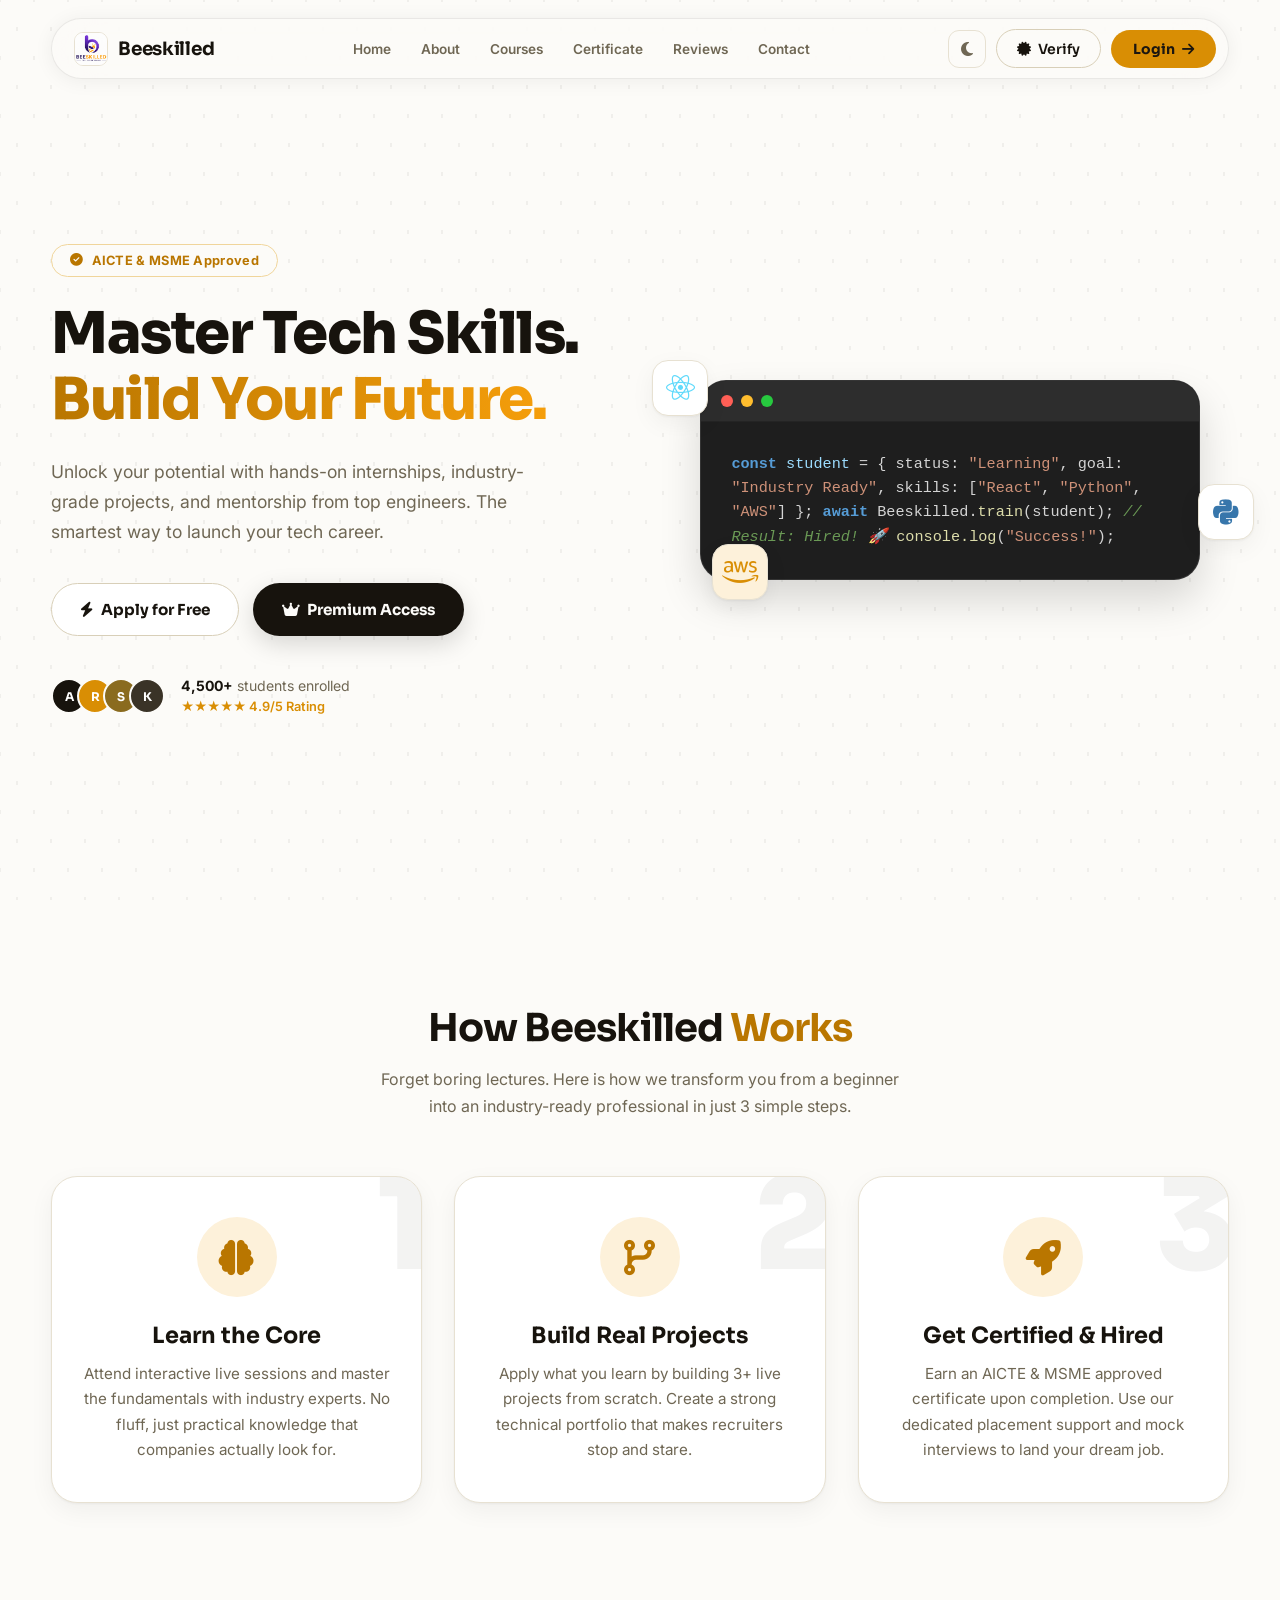
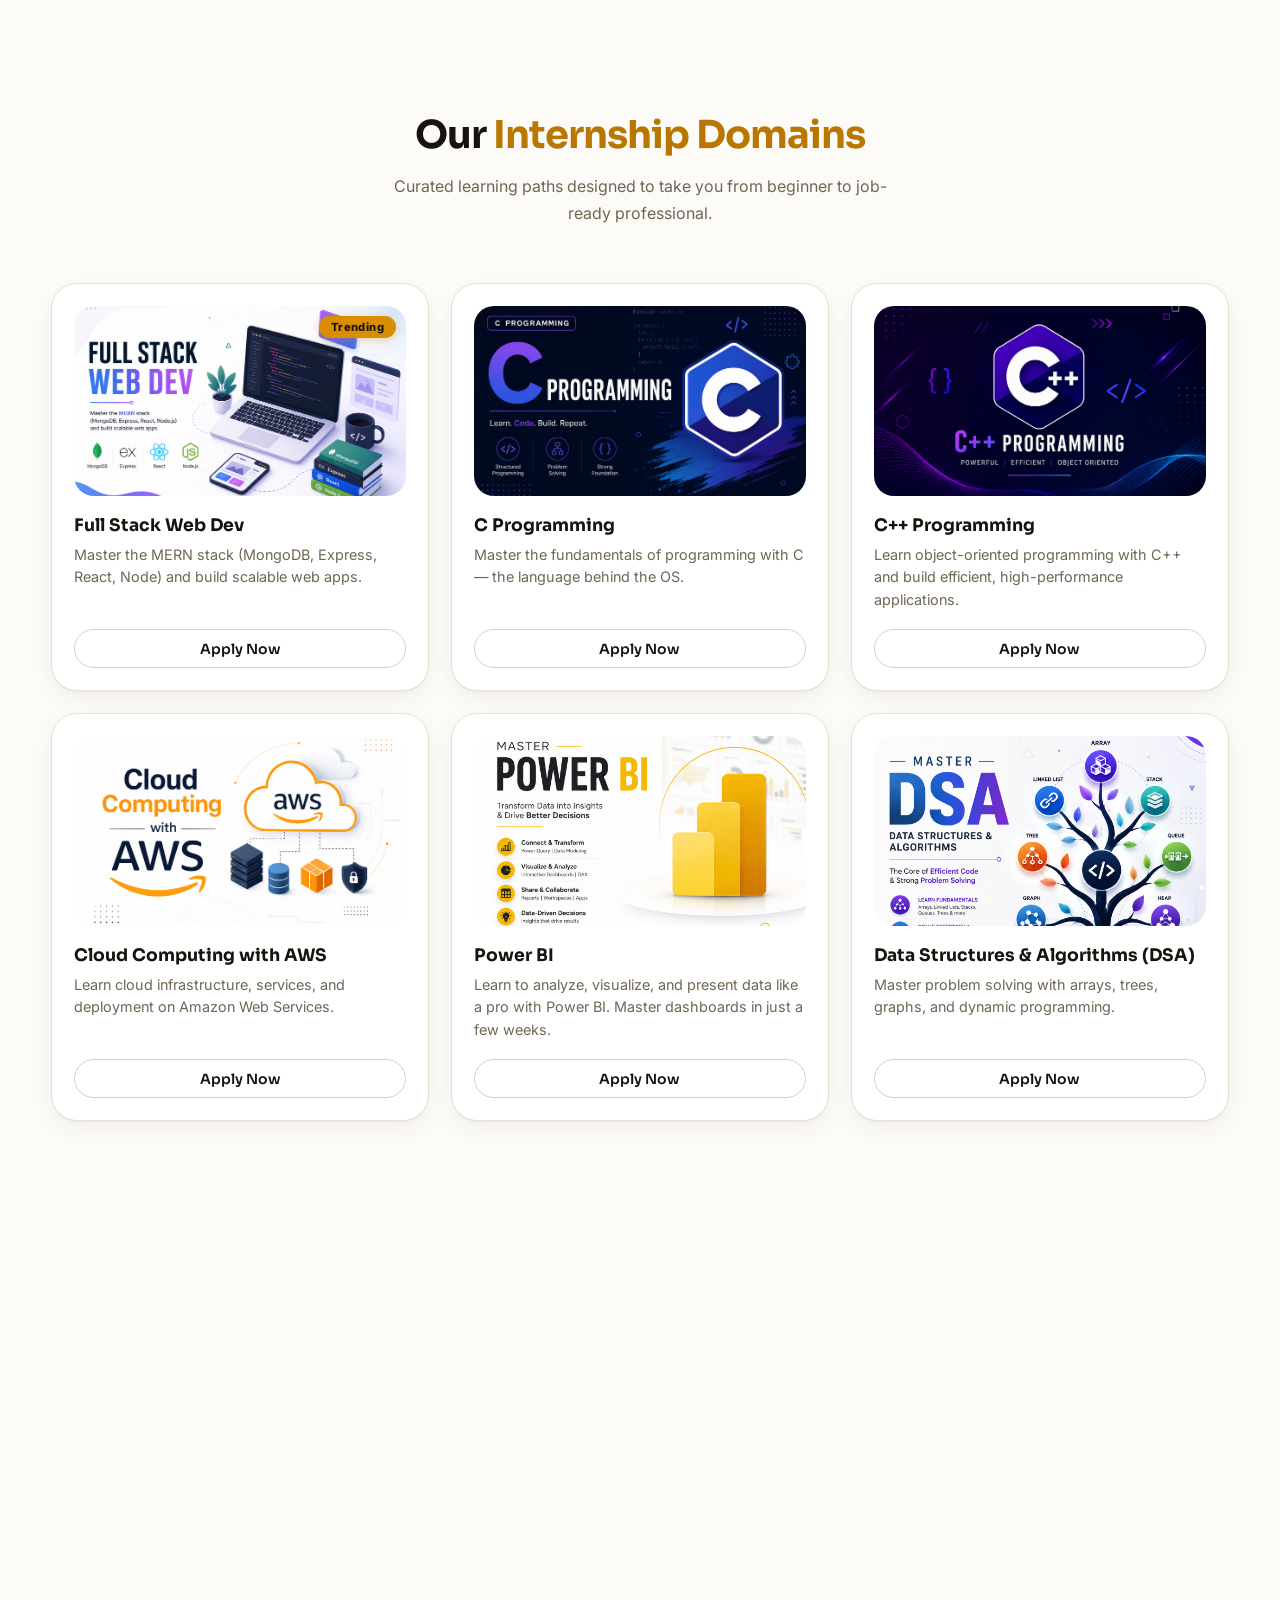
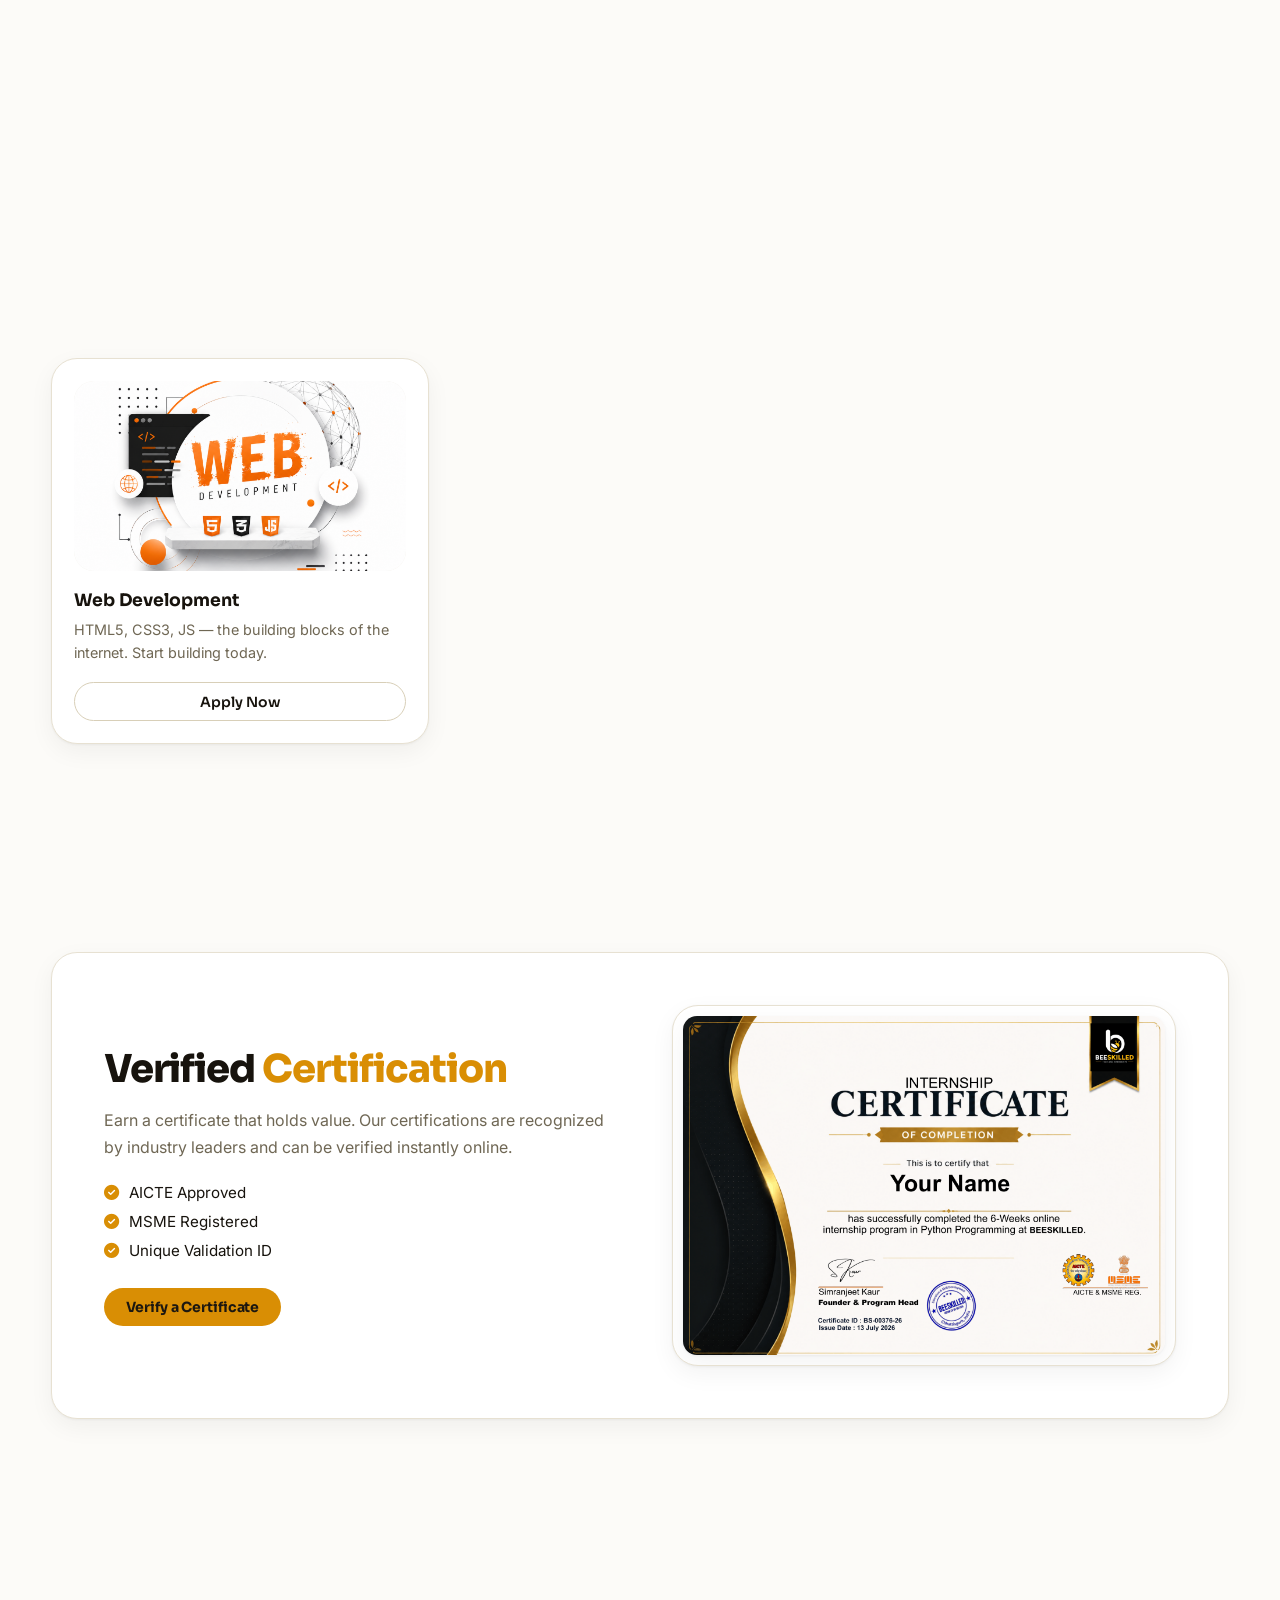
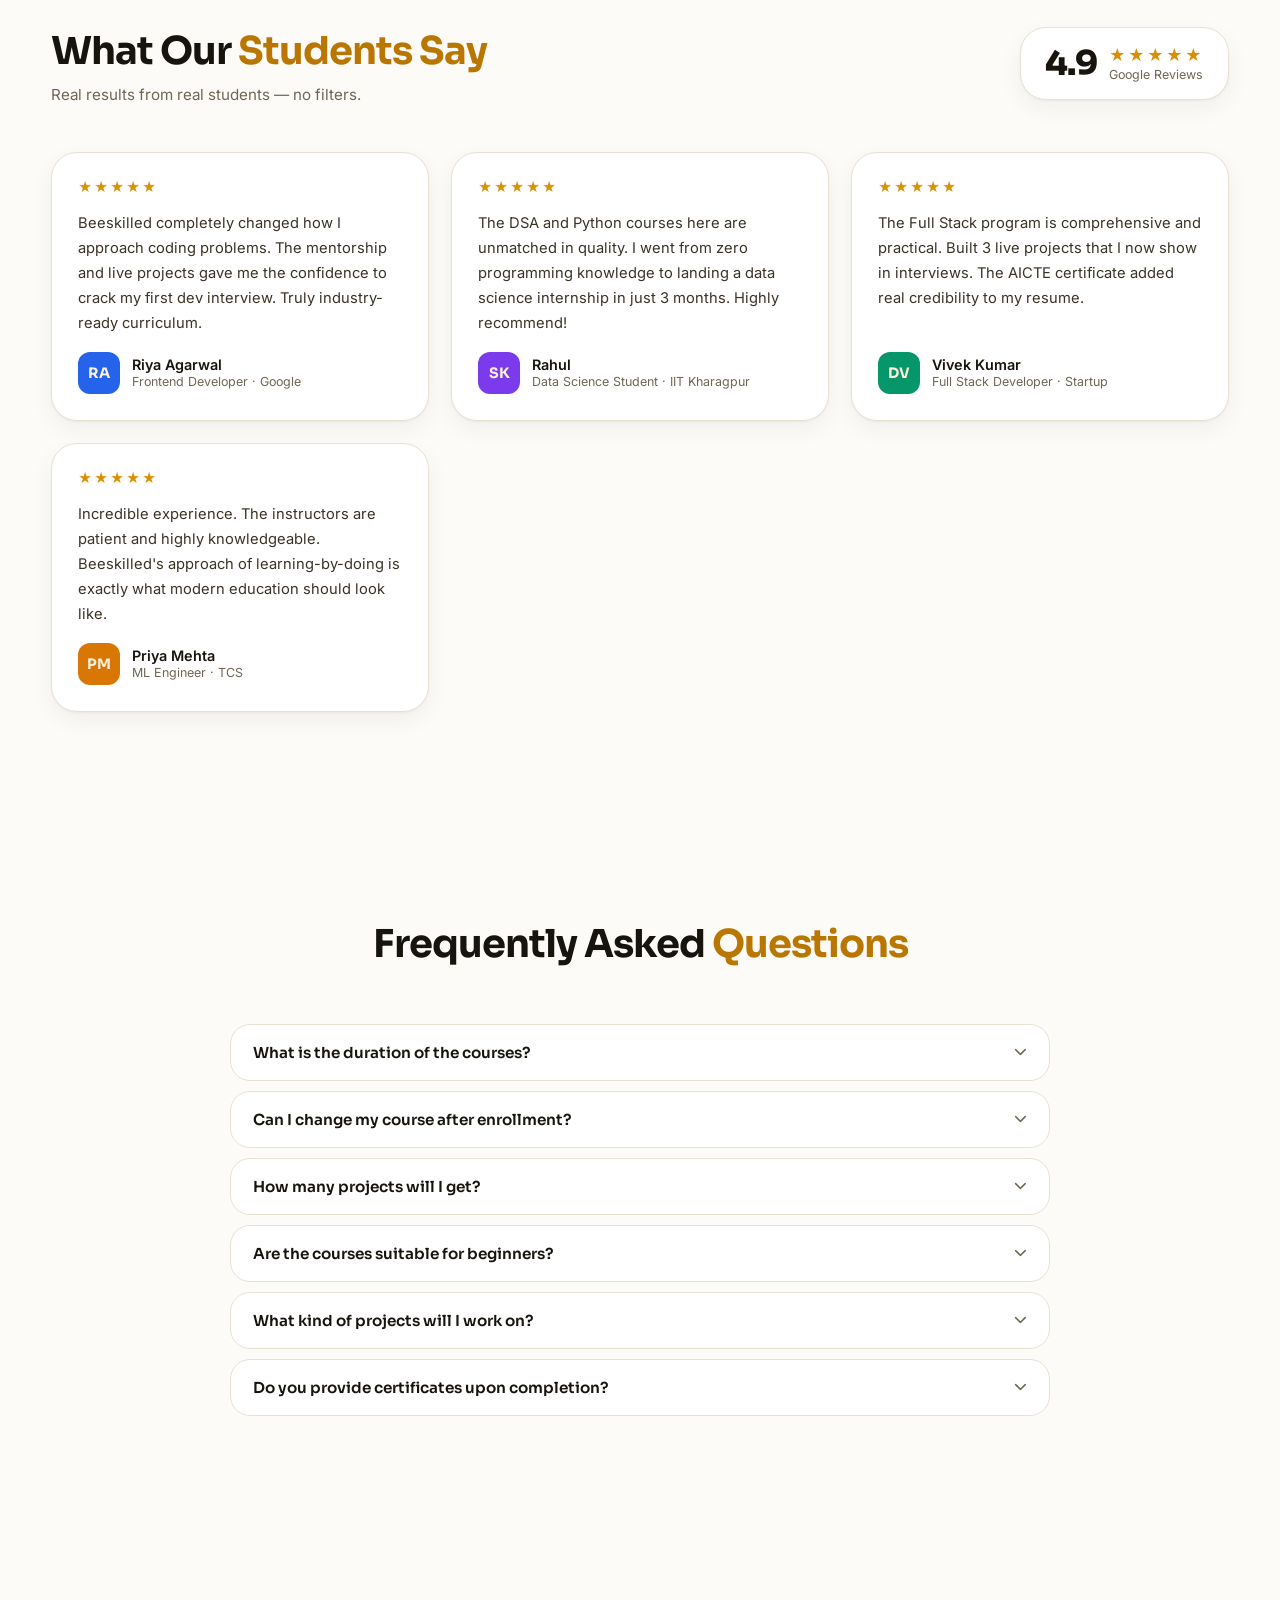
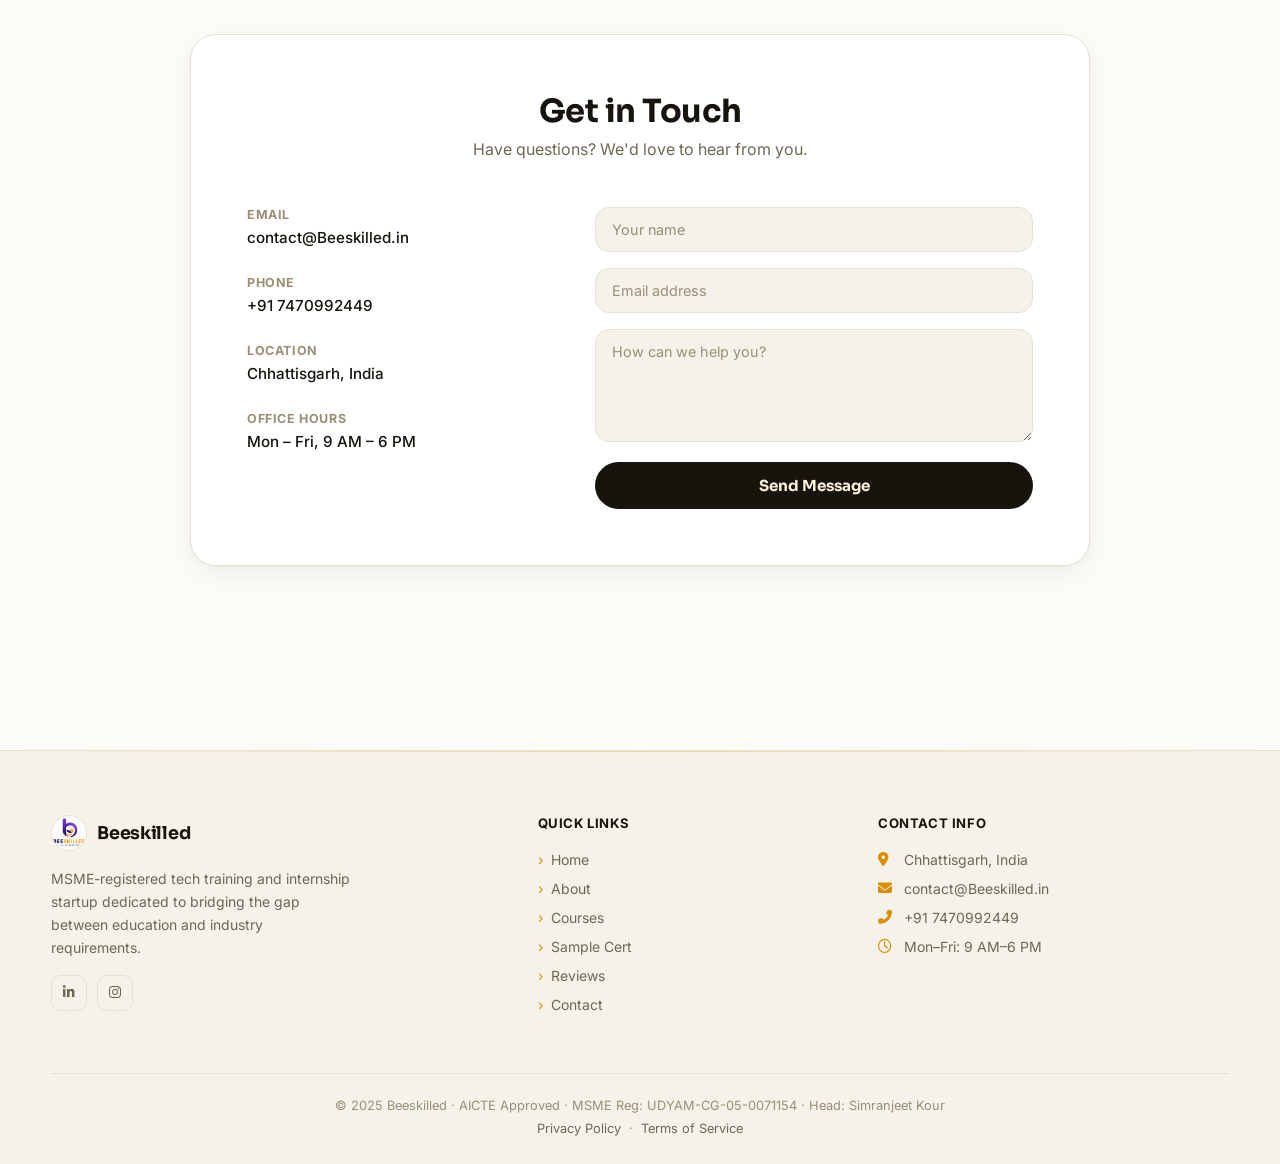
==== commit 34fba141: "Update index.html" ====
--- a/index.html
+++ b/index.html
@@ -1184,7 +1184,7 @@
                         <button class="btn-ios" onclick="document.querySelector('#verifyBtn').click()">Verify a Certificate</button>
                     </div>
                     <div class="tilt-card" style="padding:10px;">
-                        <img src="bee_lms/img/sample1.jpg" alt="Certificate Sample" style="width:100%; height:auto; border-radius:var(--radius-md); box-shadow:var(--card-shadow); display:block;">
+                        <img src="bee_lms/img/sample_cert.png" alt="Certificate Sample" style="width:100%; height:auto; border-radius:var(--radius-md); box-shadow:var(--card-shadow); display:block;">
                     </div>
                 </div>
             </div>
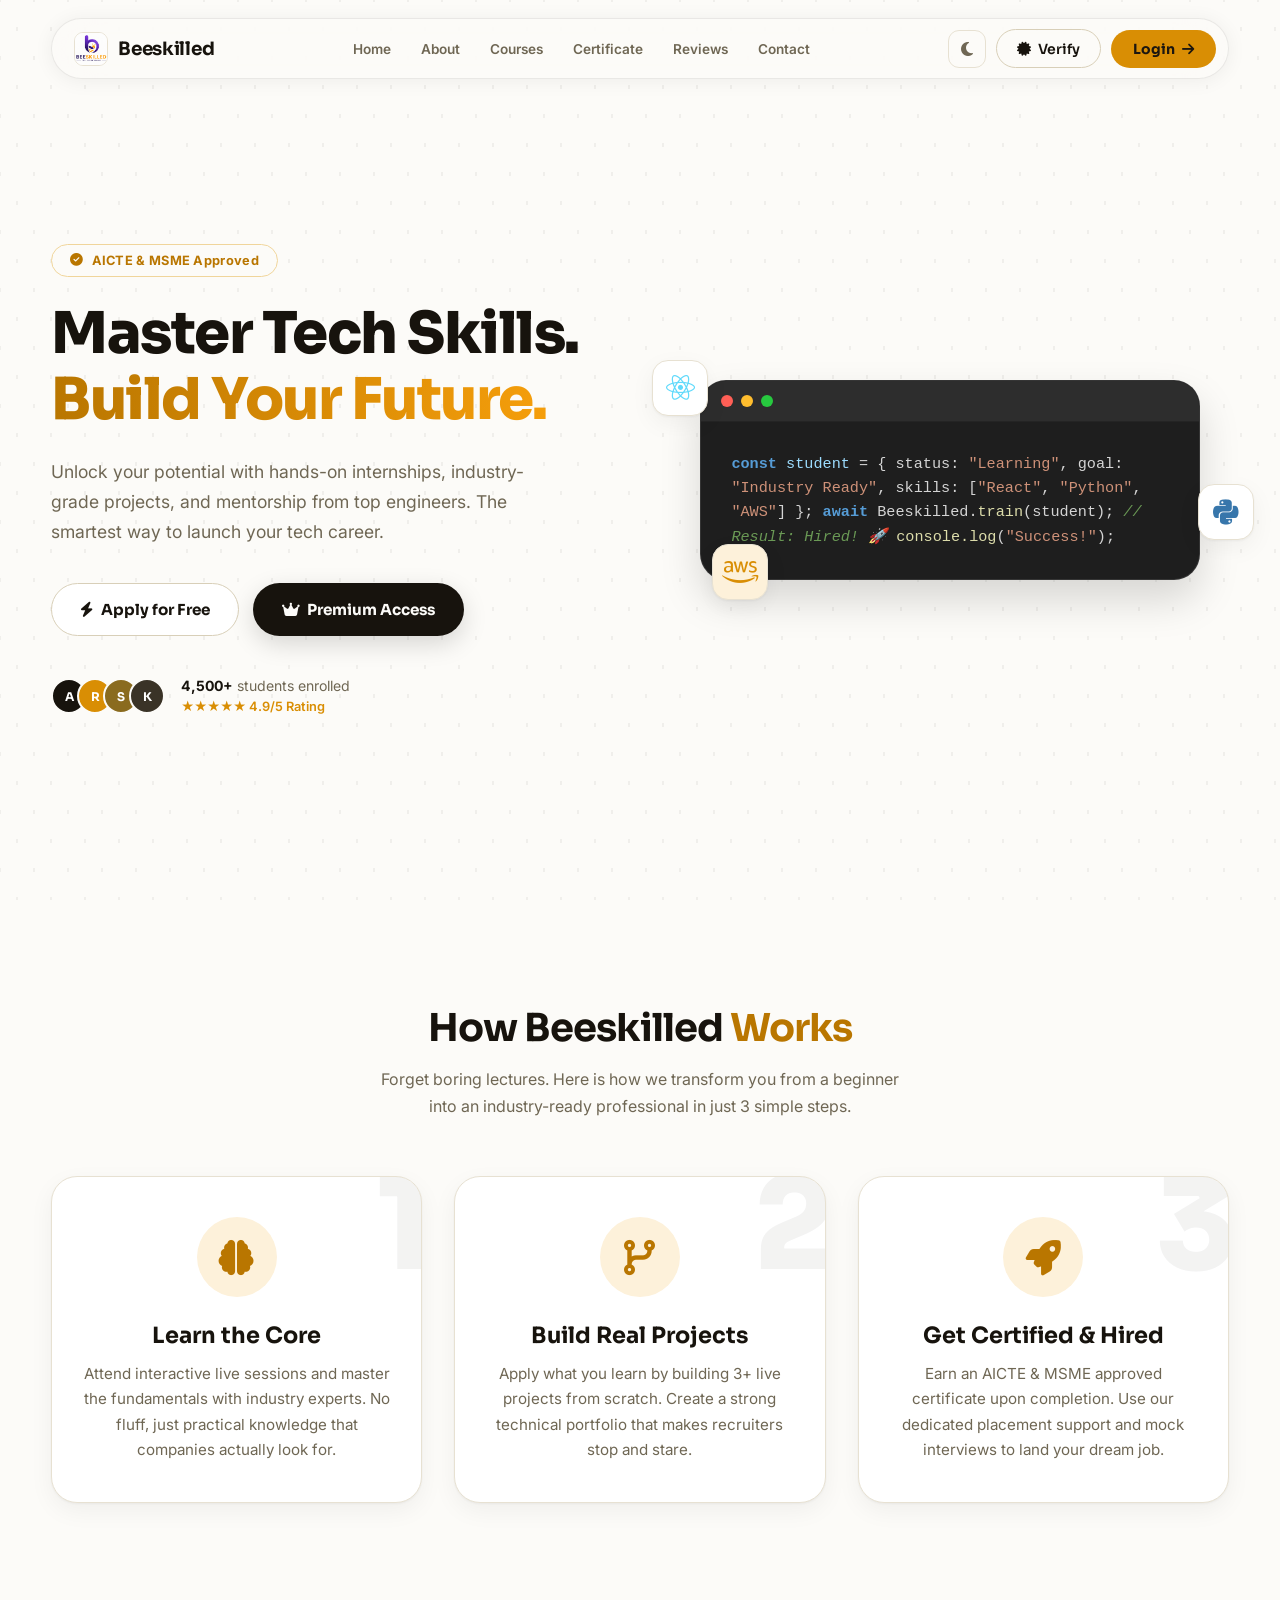
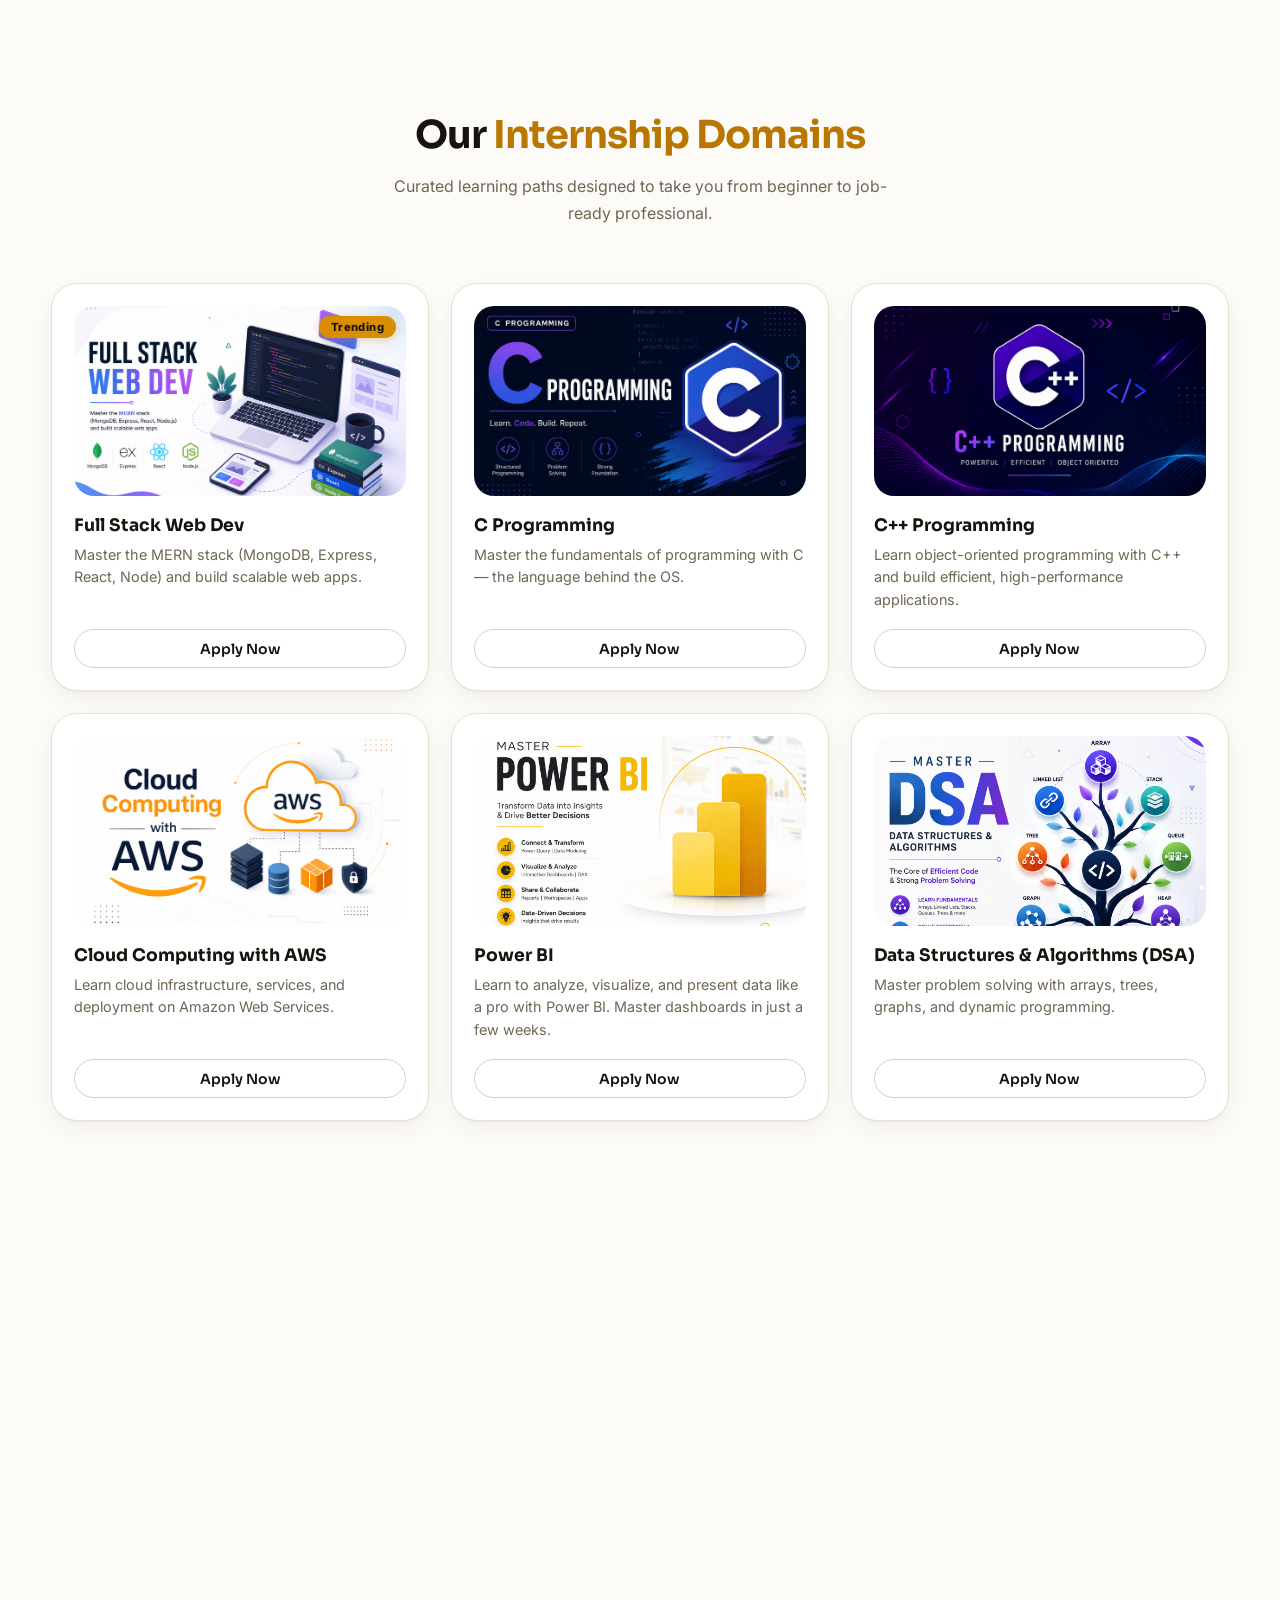
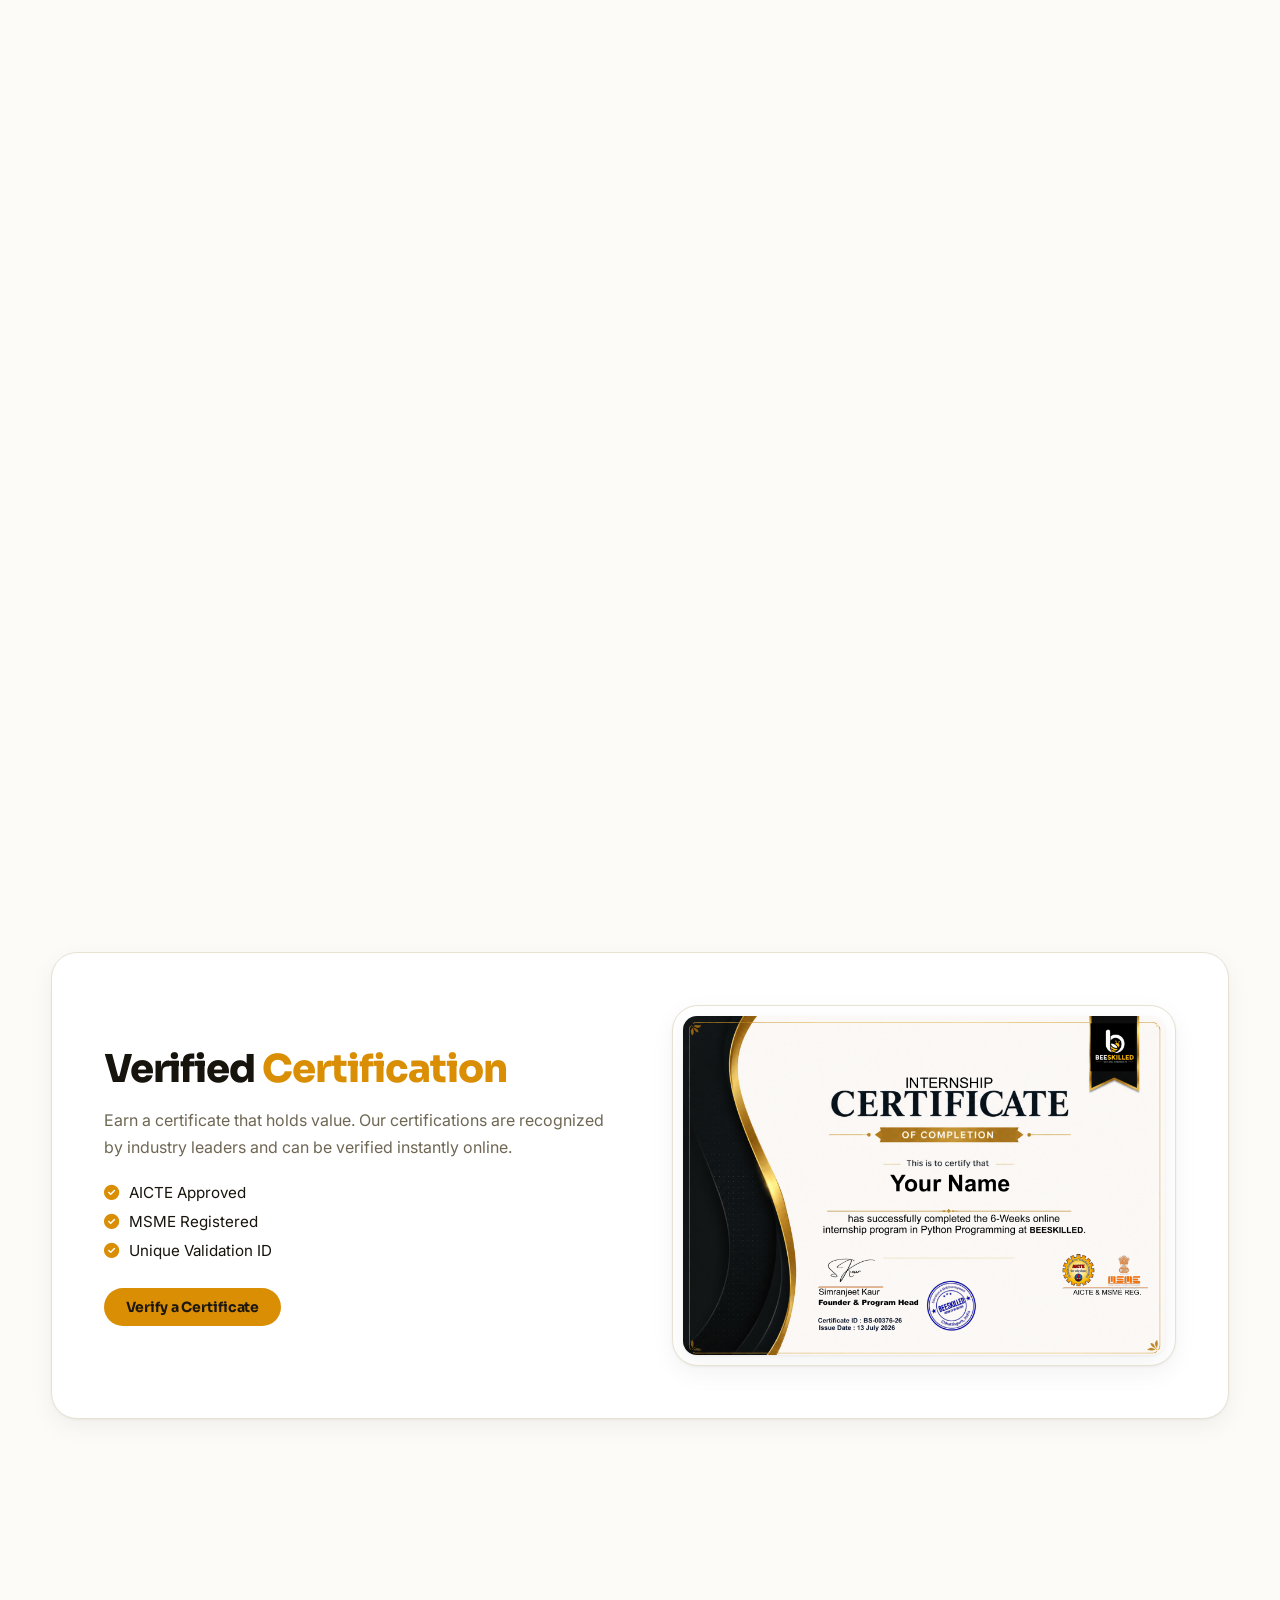
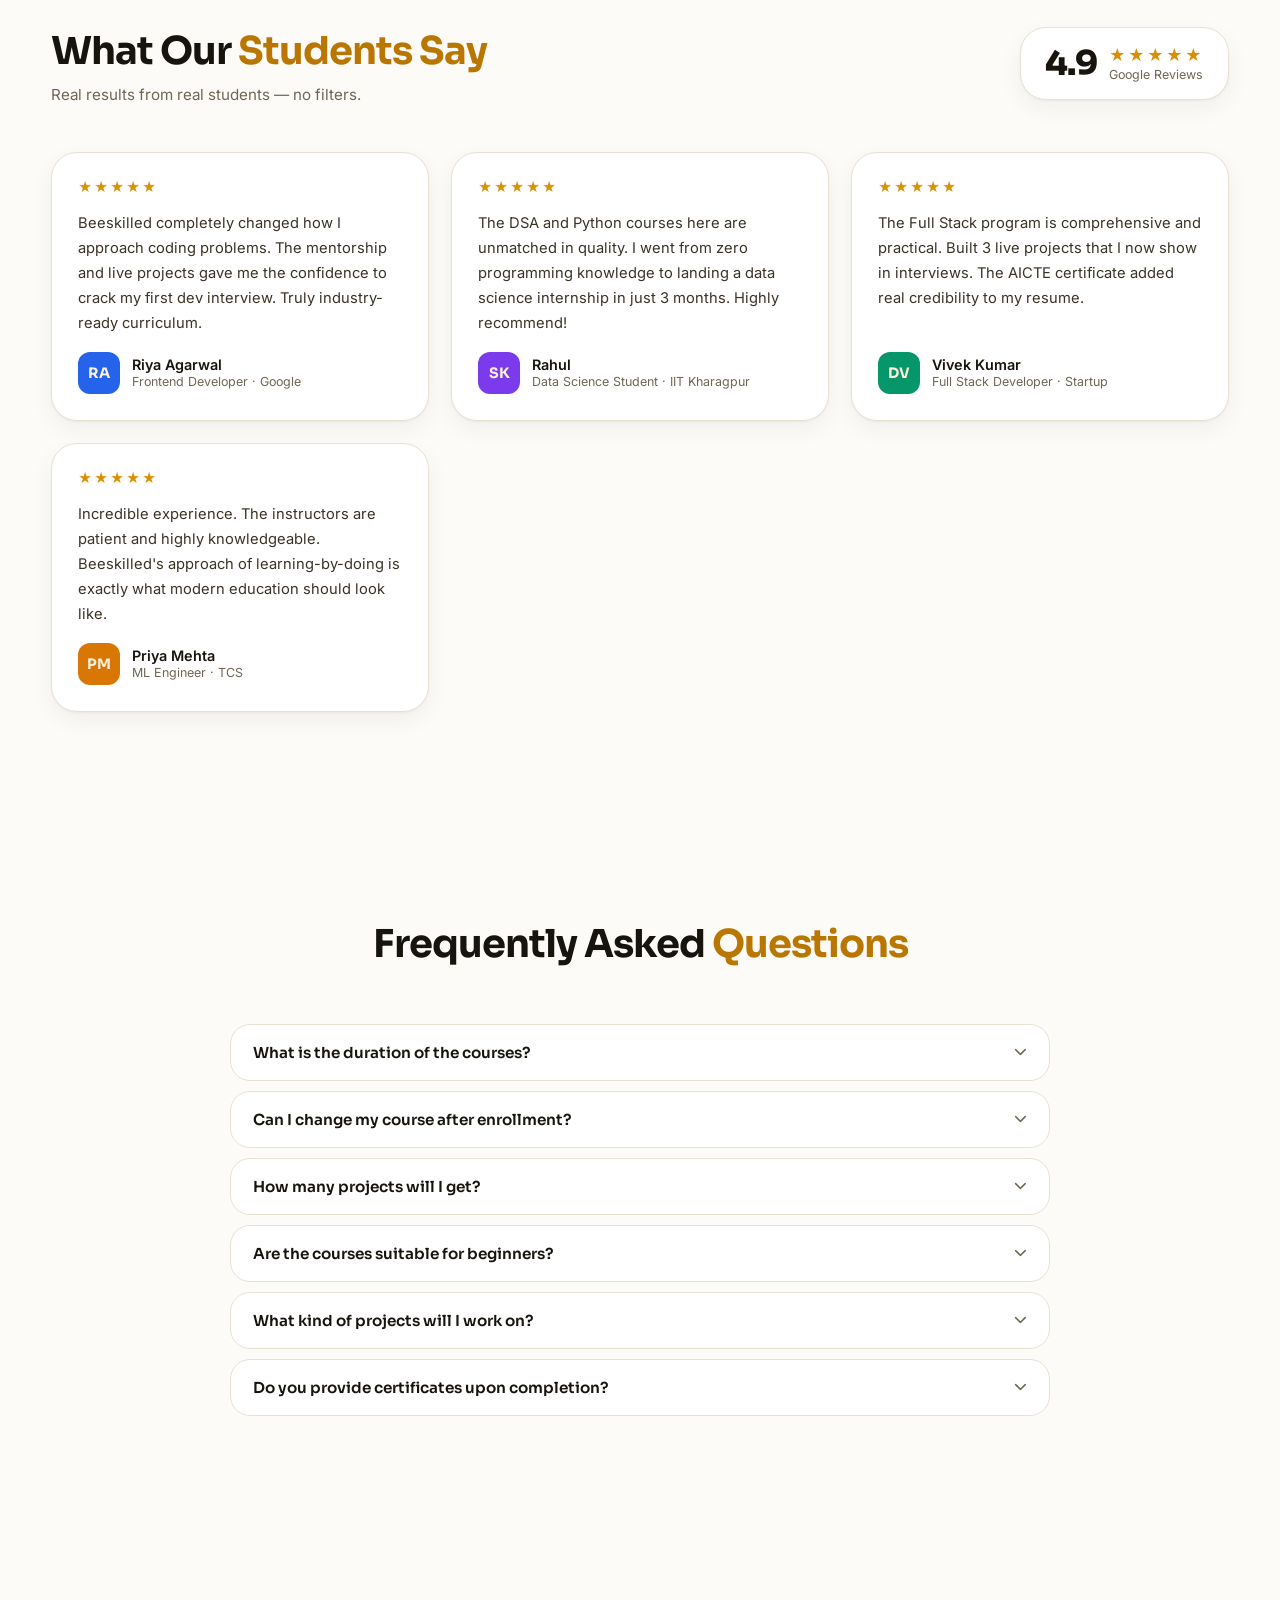
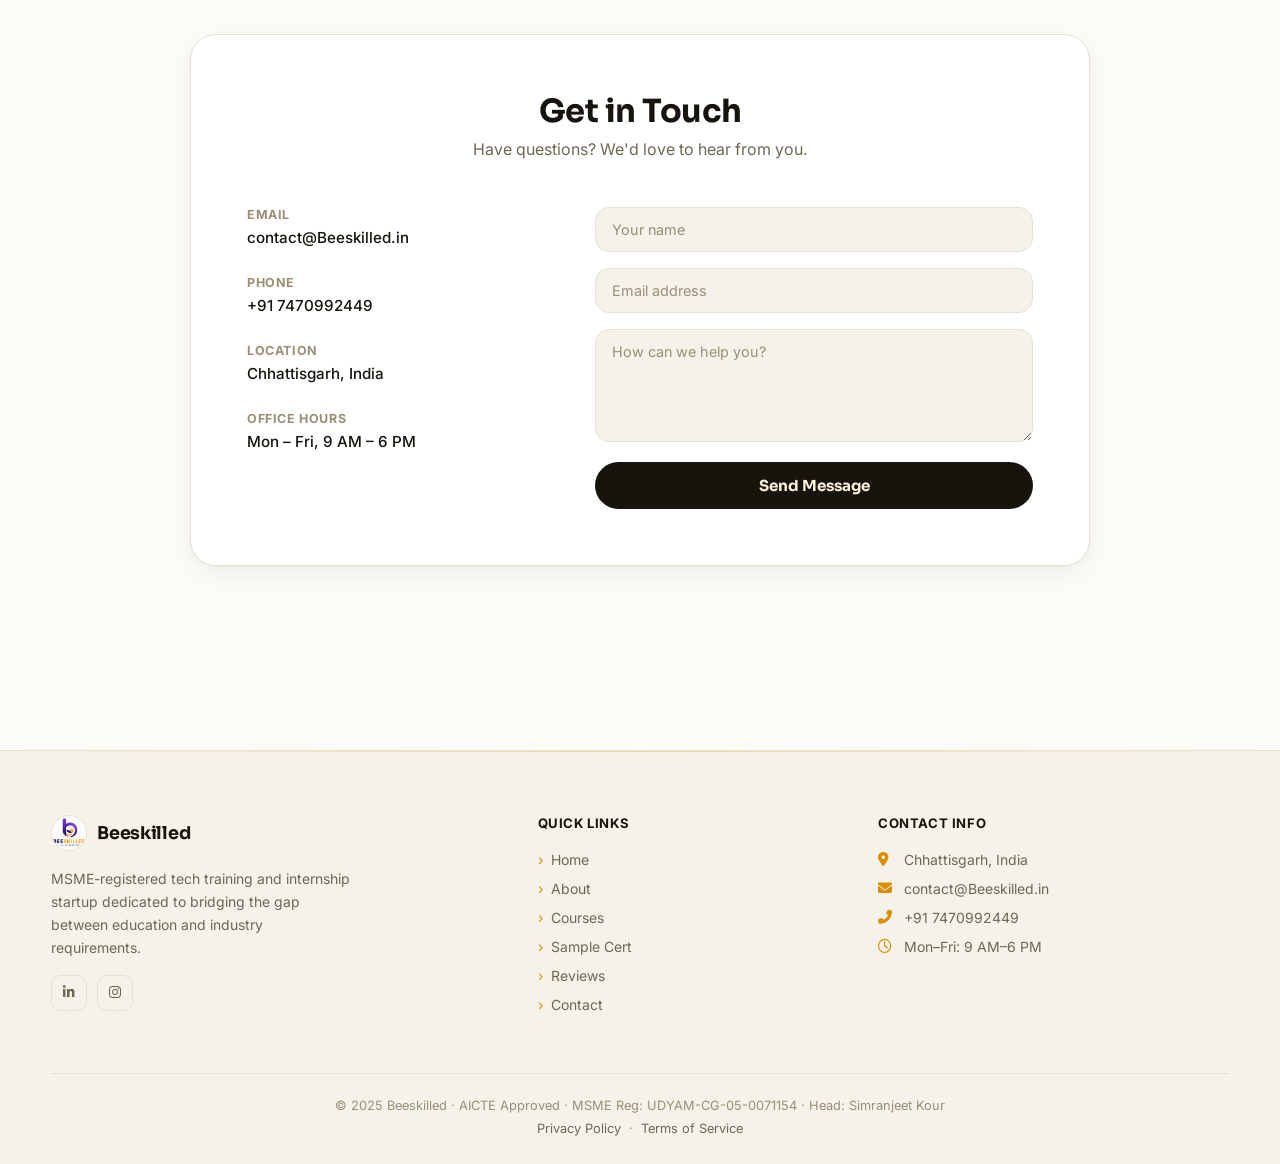
==== commit cb0fa737: "Update index.html" ====
--- a/index.html
+++ b/index.html
@@ -1550,6 +1550,16 @@
 
     </script>
 
+            <!-- Google tag (gtag.js) -->
+        <script async src="https://www.googletagmanager.com/gtag/js?id=G-HLCVBLKN1Y"></script>
+        <script>
+          window.dataLayer = window.dataLayer || [];
+          function gtag(){dataLayer.push(arguments);}
+          gtag('js', new Date());
+        
+          gtag('config', 'G-HLCVBLKN1Y');
+        </script>
+
     <script>
         /* ── SCROLL FADE-IN OBSERVER ── */
         (function() {
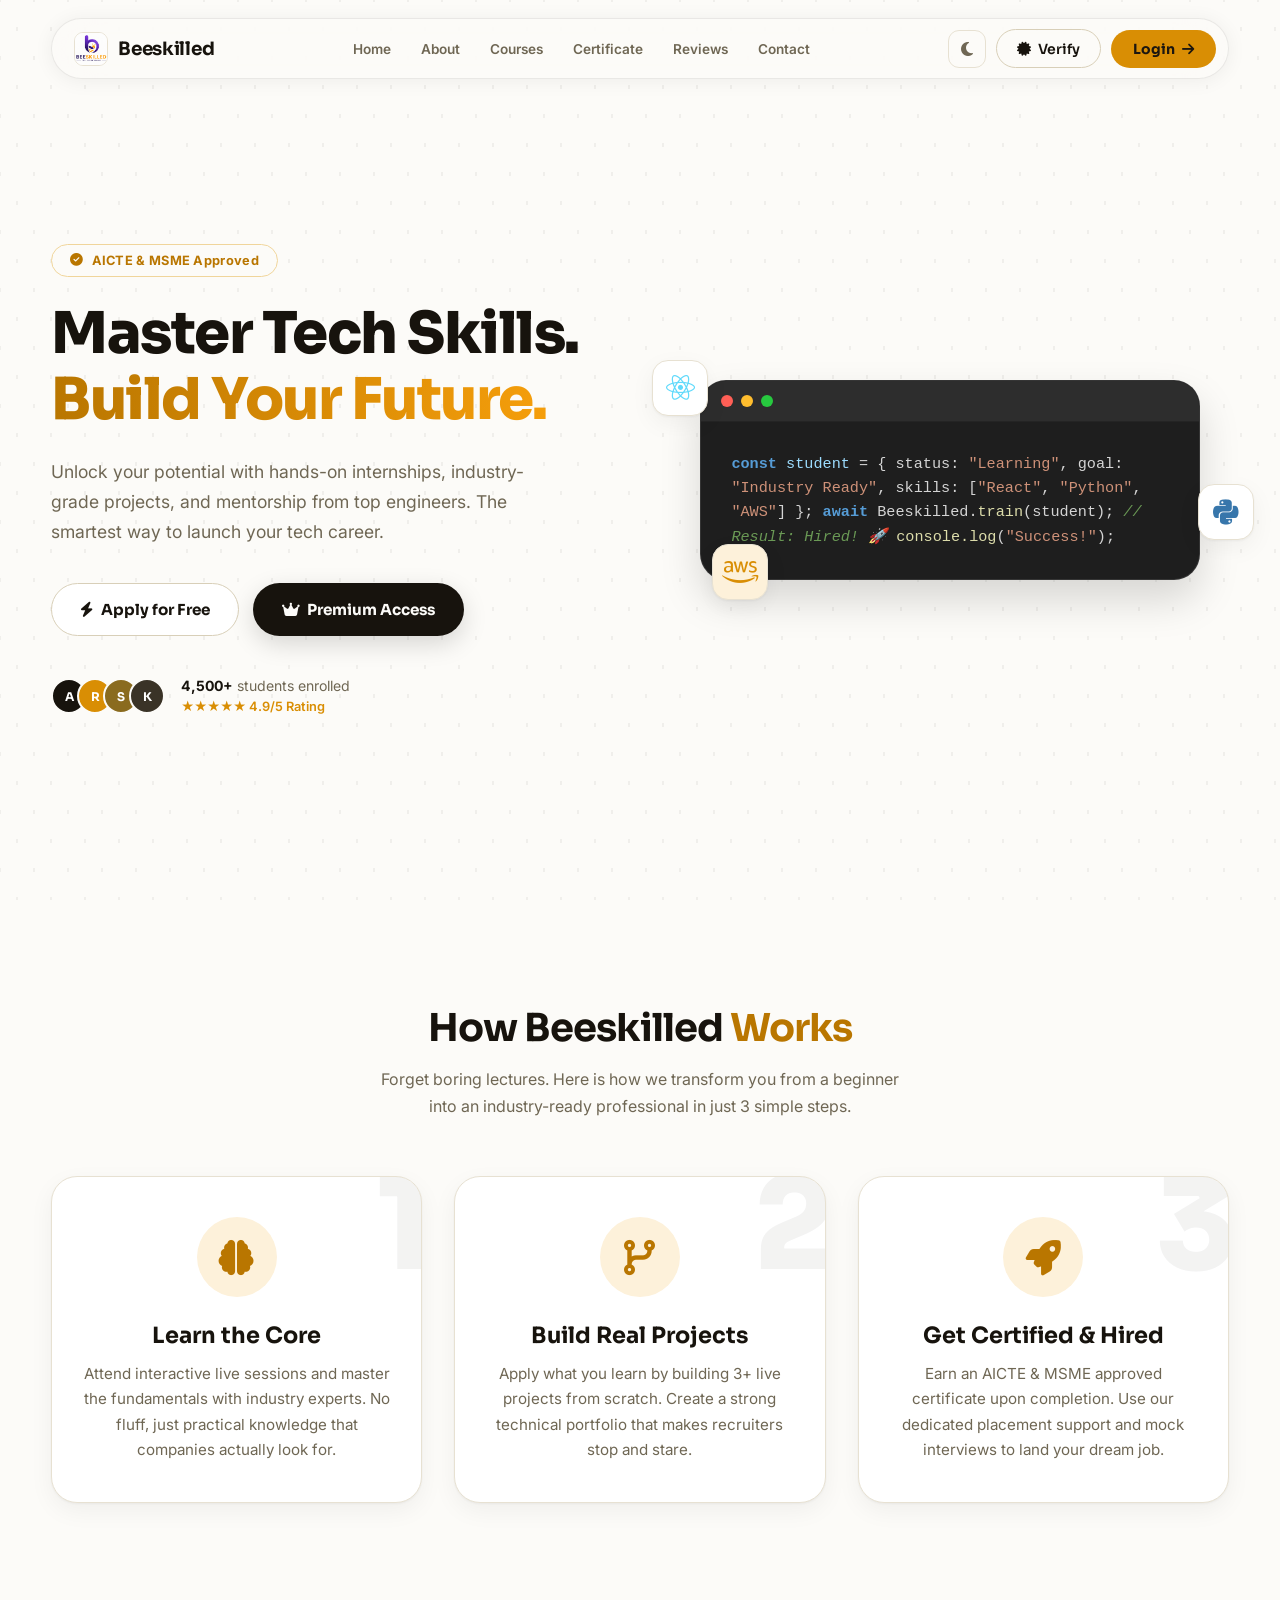
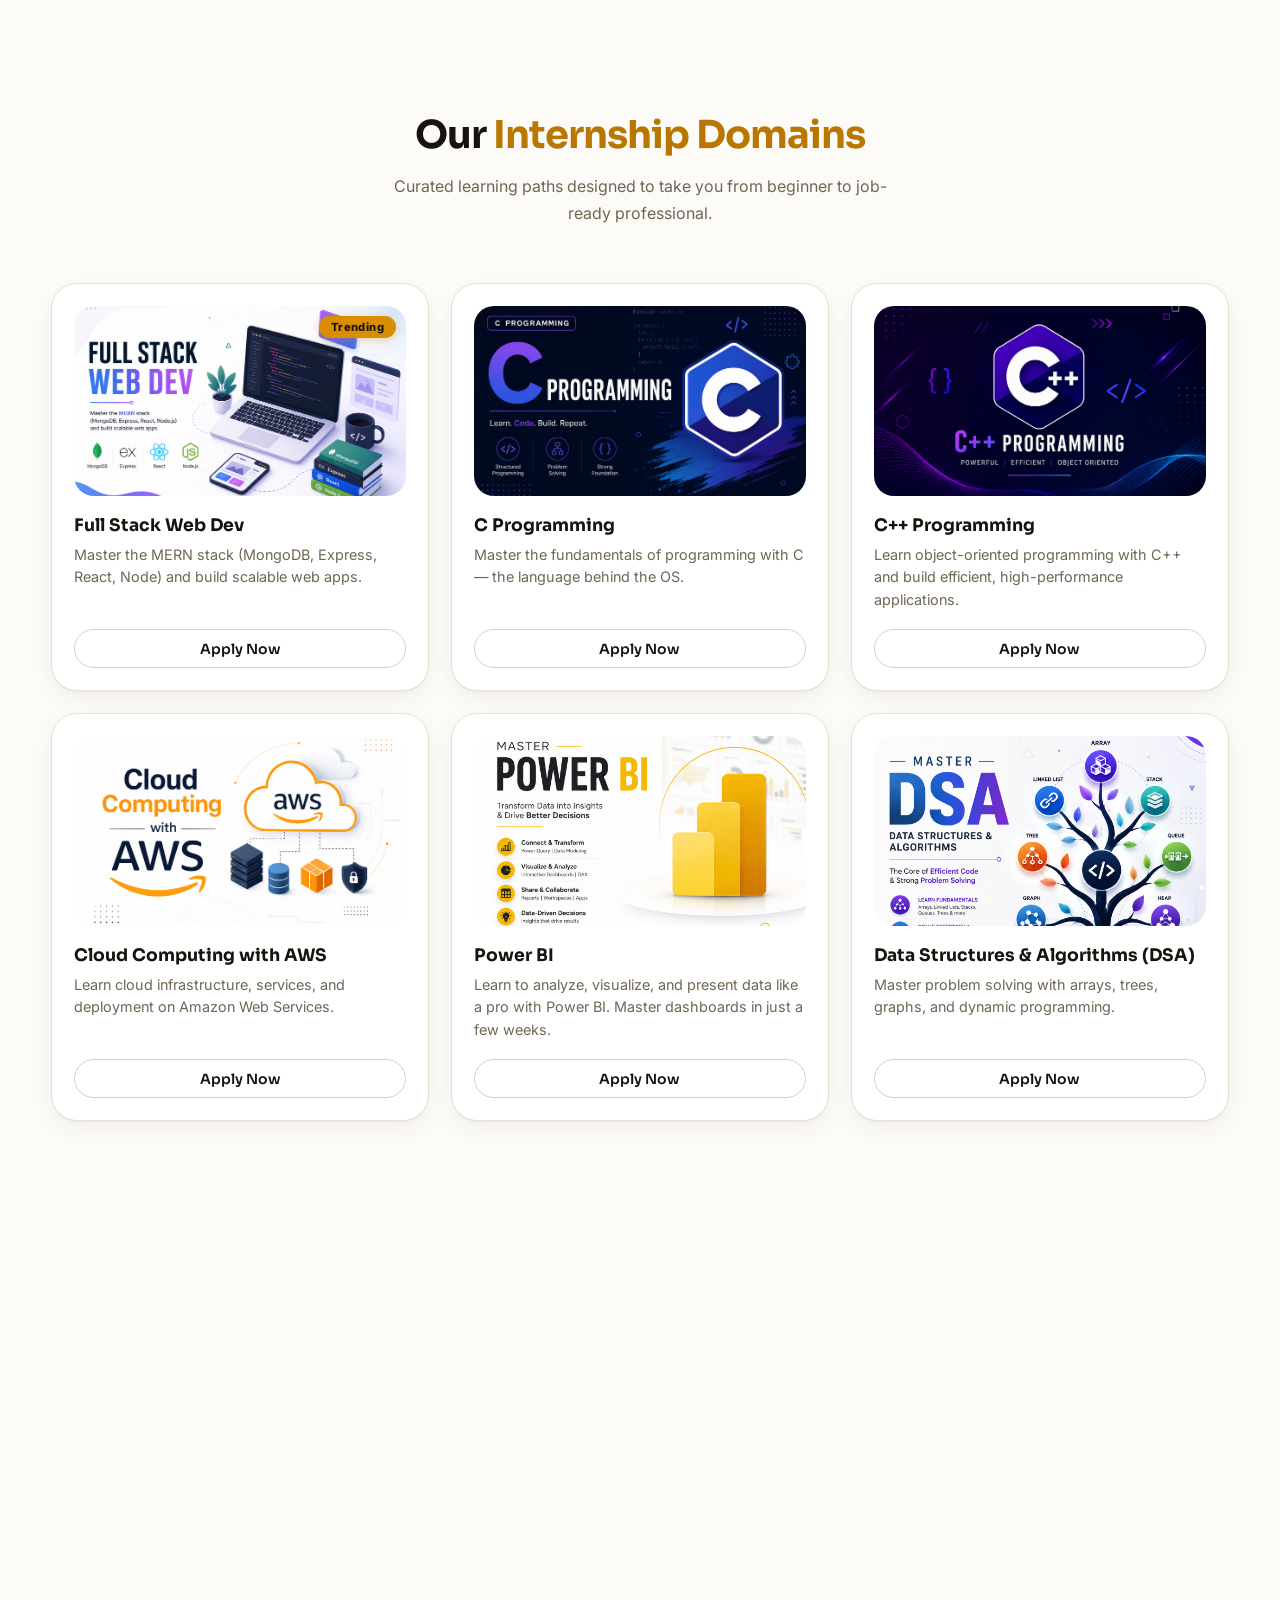
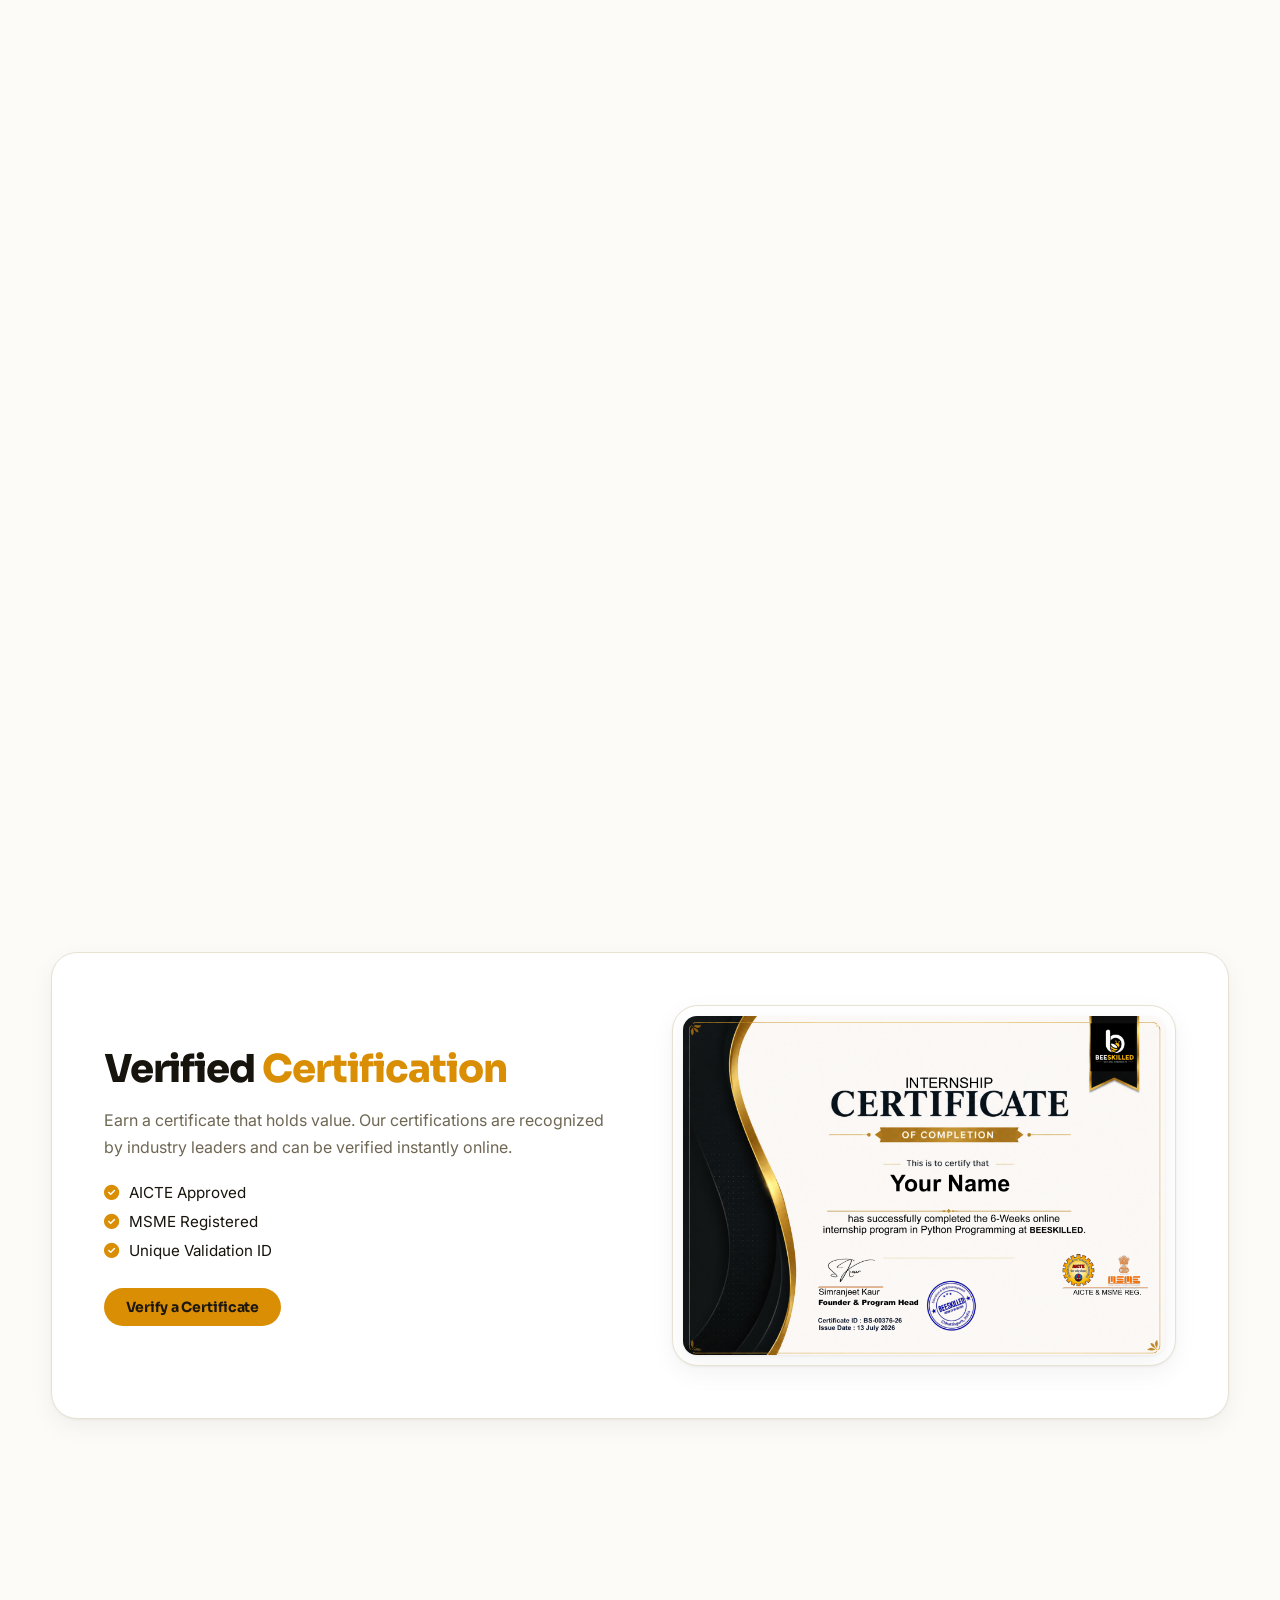
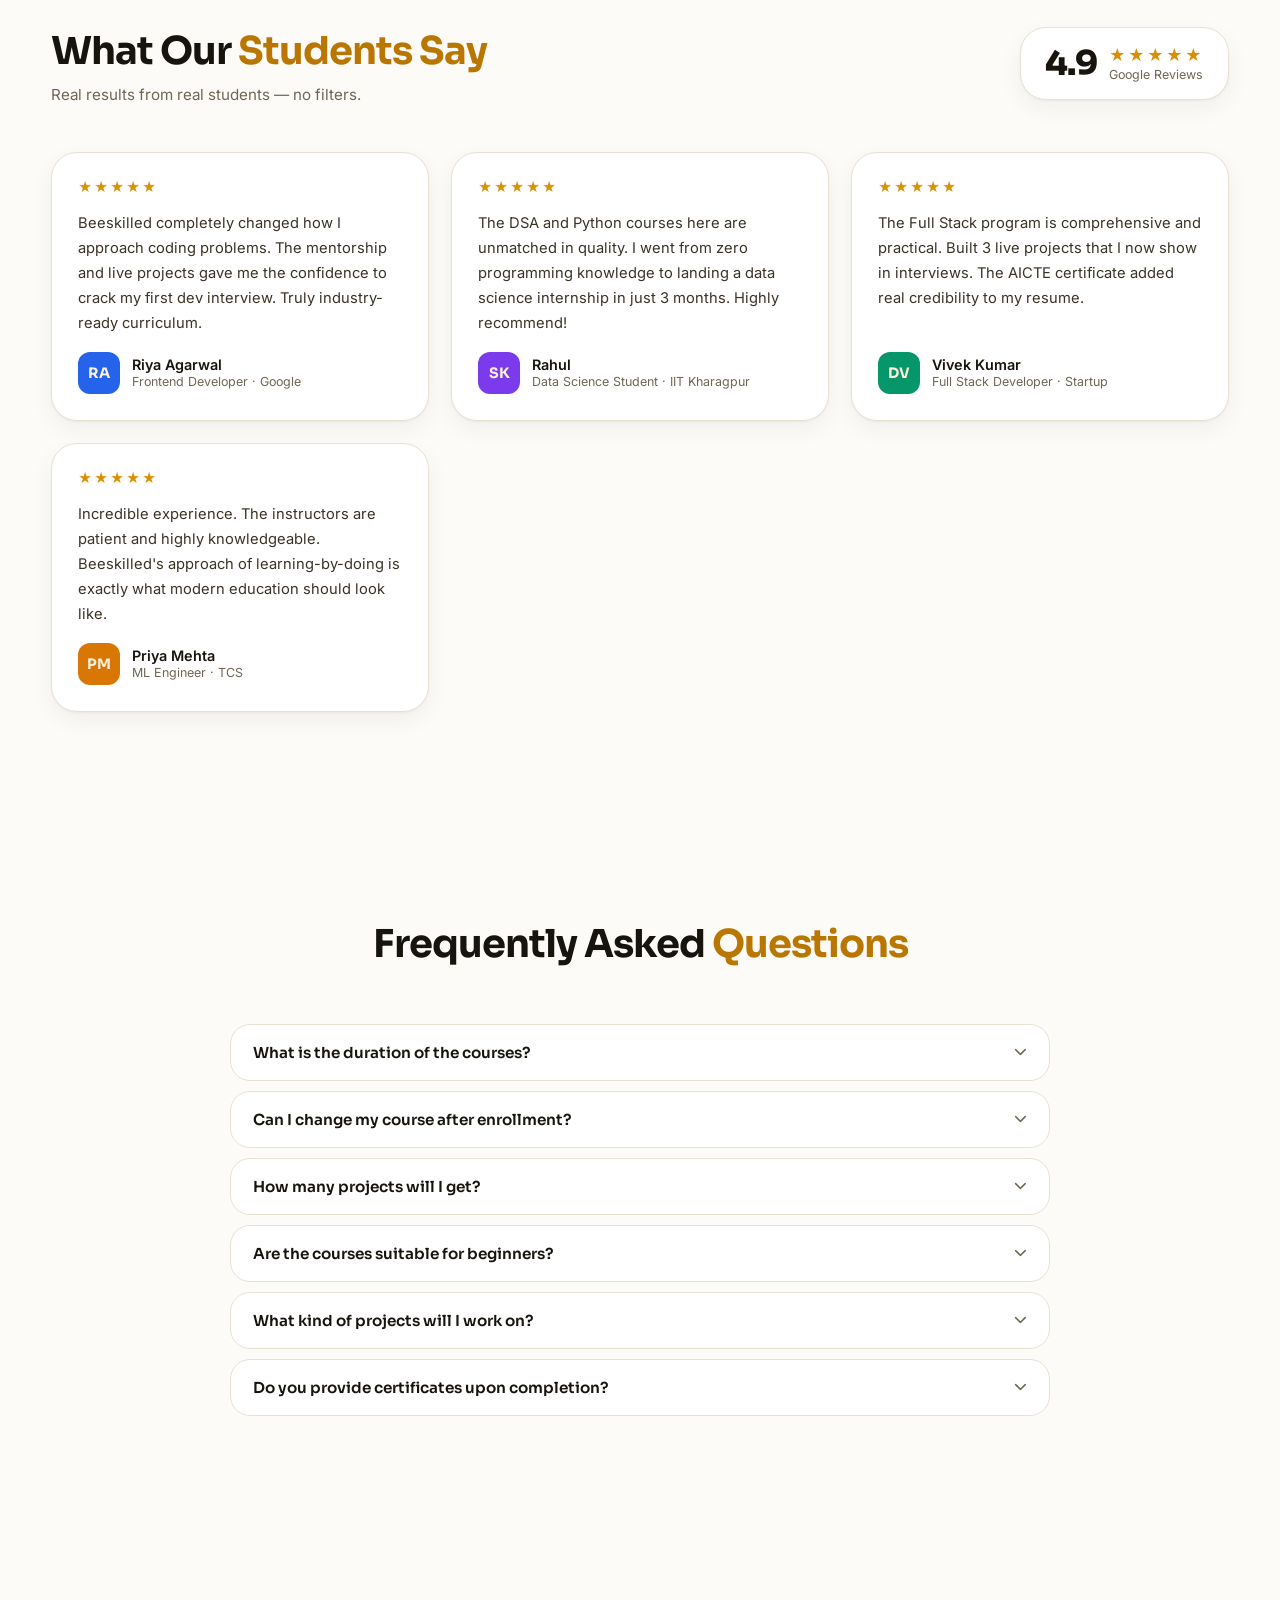
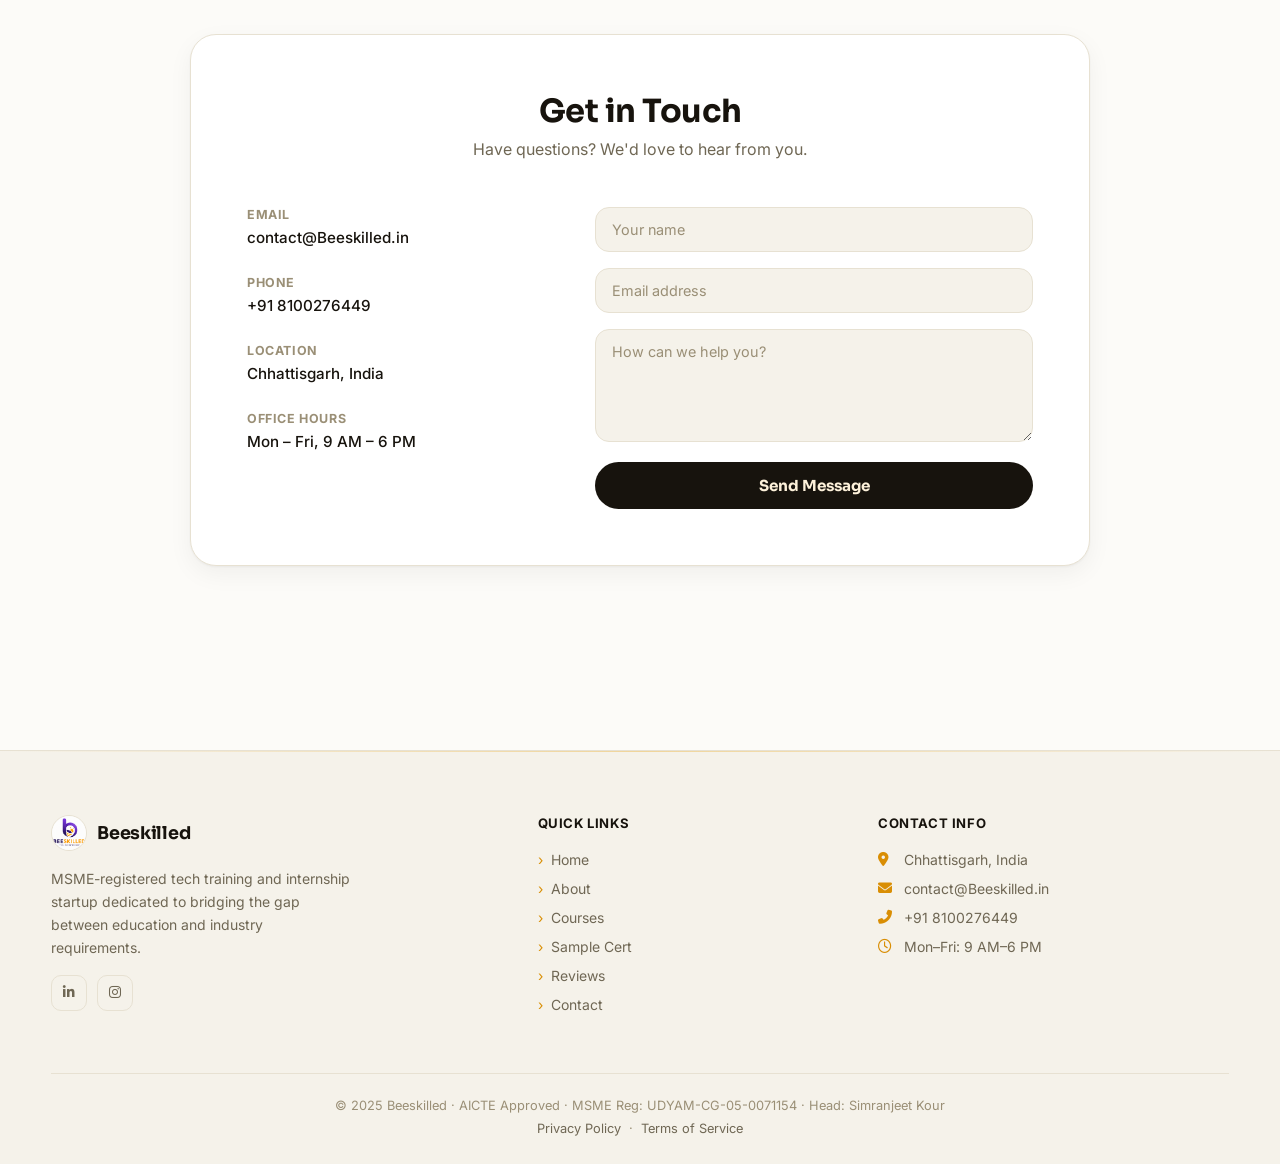
==== commit 9410e9c5: "Update index.html" ====
--- a/index.html
+++ b/index.html
@@ -1310,7 +1310,7 @@
                         <a href="mailto:contact@Beeskilled.in" class="contact-value">contact@Beeskilled.in</a>
 
                         <span class="contact-label">Phone</span>
-                        <a href="tel:+917470992449" class="contact-value">+91 7470992449</a>
+                        <a href="tel:+918100276449" class="contact-value">+91 8100276449</a>
 
                         <span class="contact-label">Location</span>
                         <span class="contact-value">Chhattisgarh, India</span>
@@ -1369,7 +1369,7 @@
                     <ul class="footer-list">
                         <li><i class="fas fa-map-marker-alt" style="color:var(--accent); width:18px;"></i> Chhattisgarh, India</li>
                         <li><i class="fas fa-envelope" style="color:var(--accent); width:18px;"></i> contact@Beeskilled.in</li>
-                        <li><i class="fas fa-phone-alt" style="color:var(--accent); width:18px;"></i> +91 7470992449</li>
+                        <li><i class="fas fa-phone-alt" style="color:var(--accent); width:18px;"></i> +91 8100276449</li>
                         <li><i class="far fa-clock" style="color:var(--accent); width:18px;"></i> Mon–Fri: 9 AM–6 PM</li>
                     </ul>
                 </div>
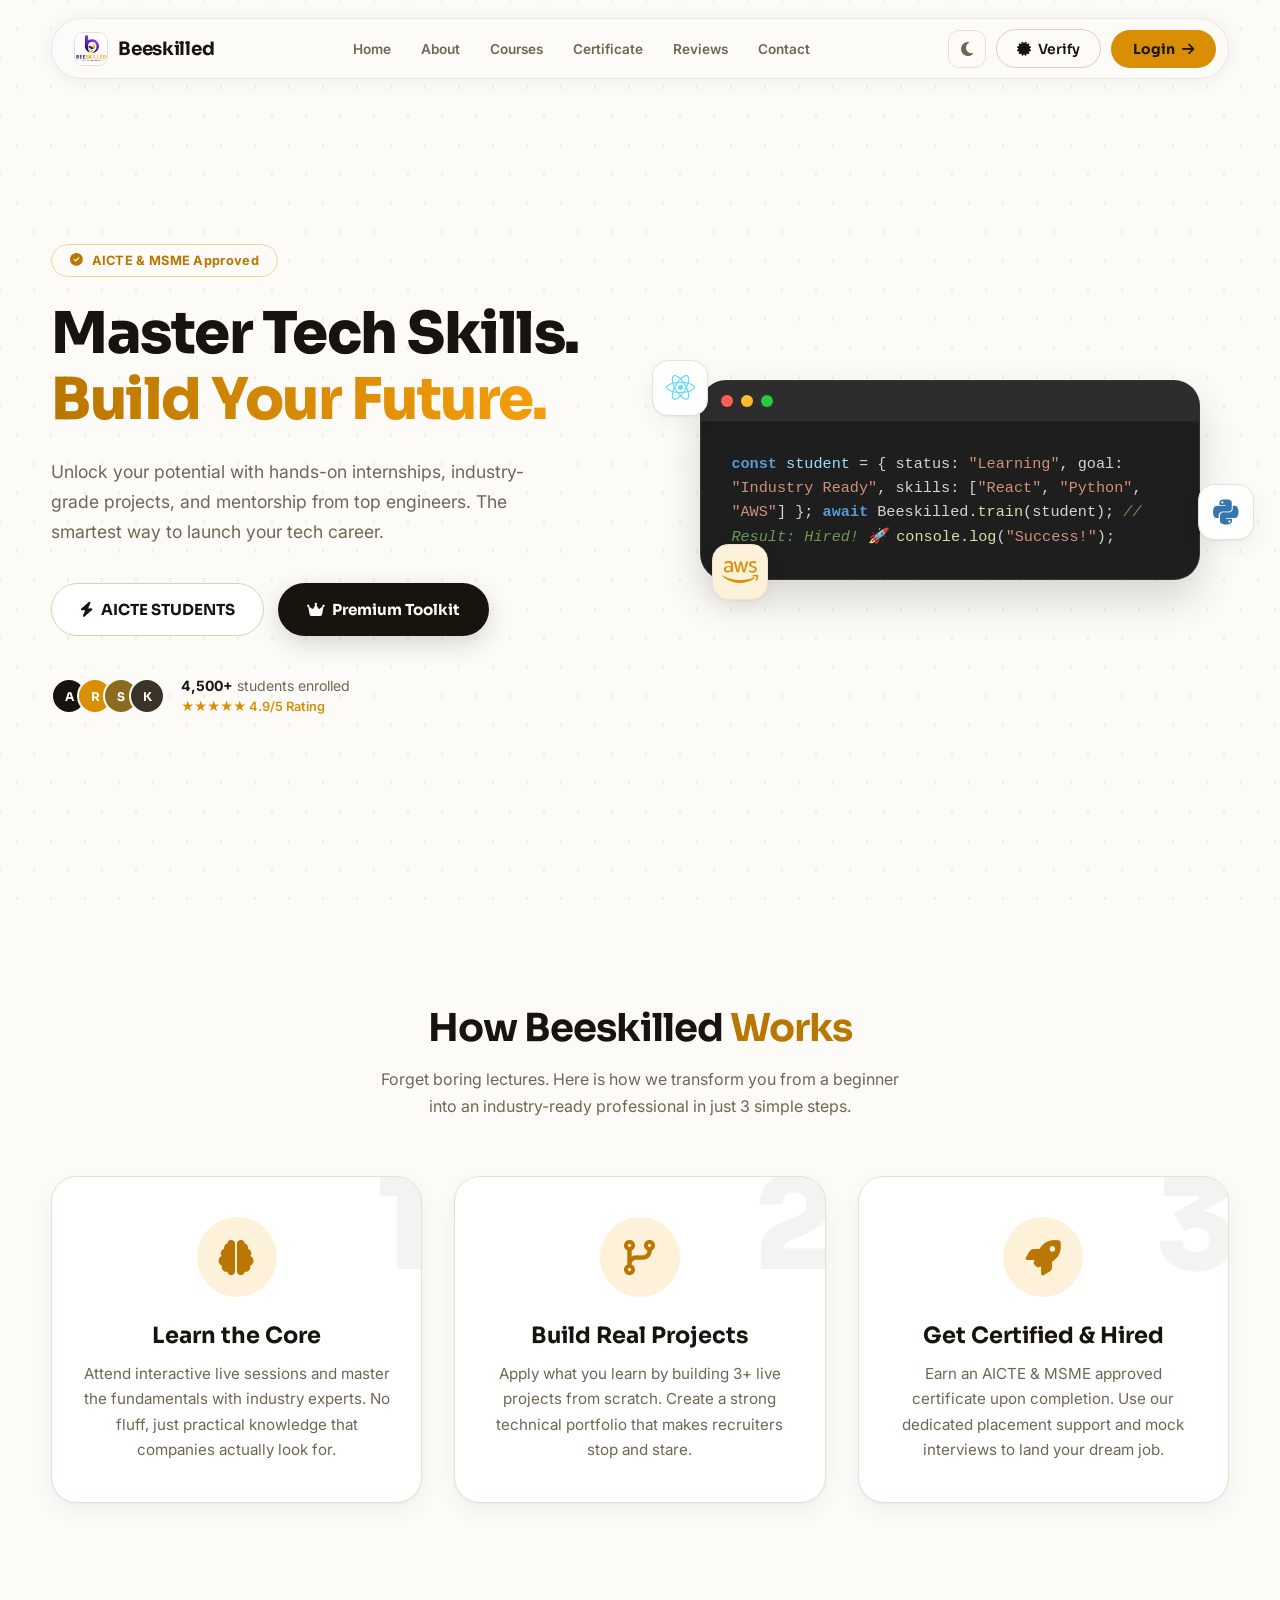
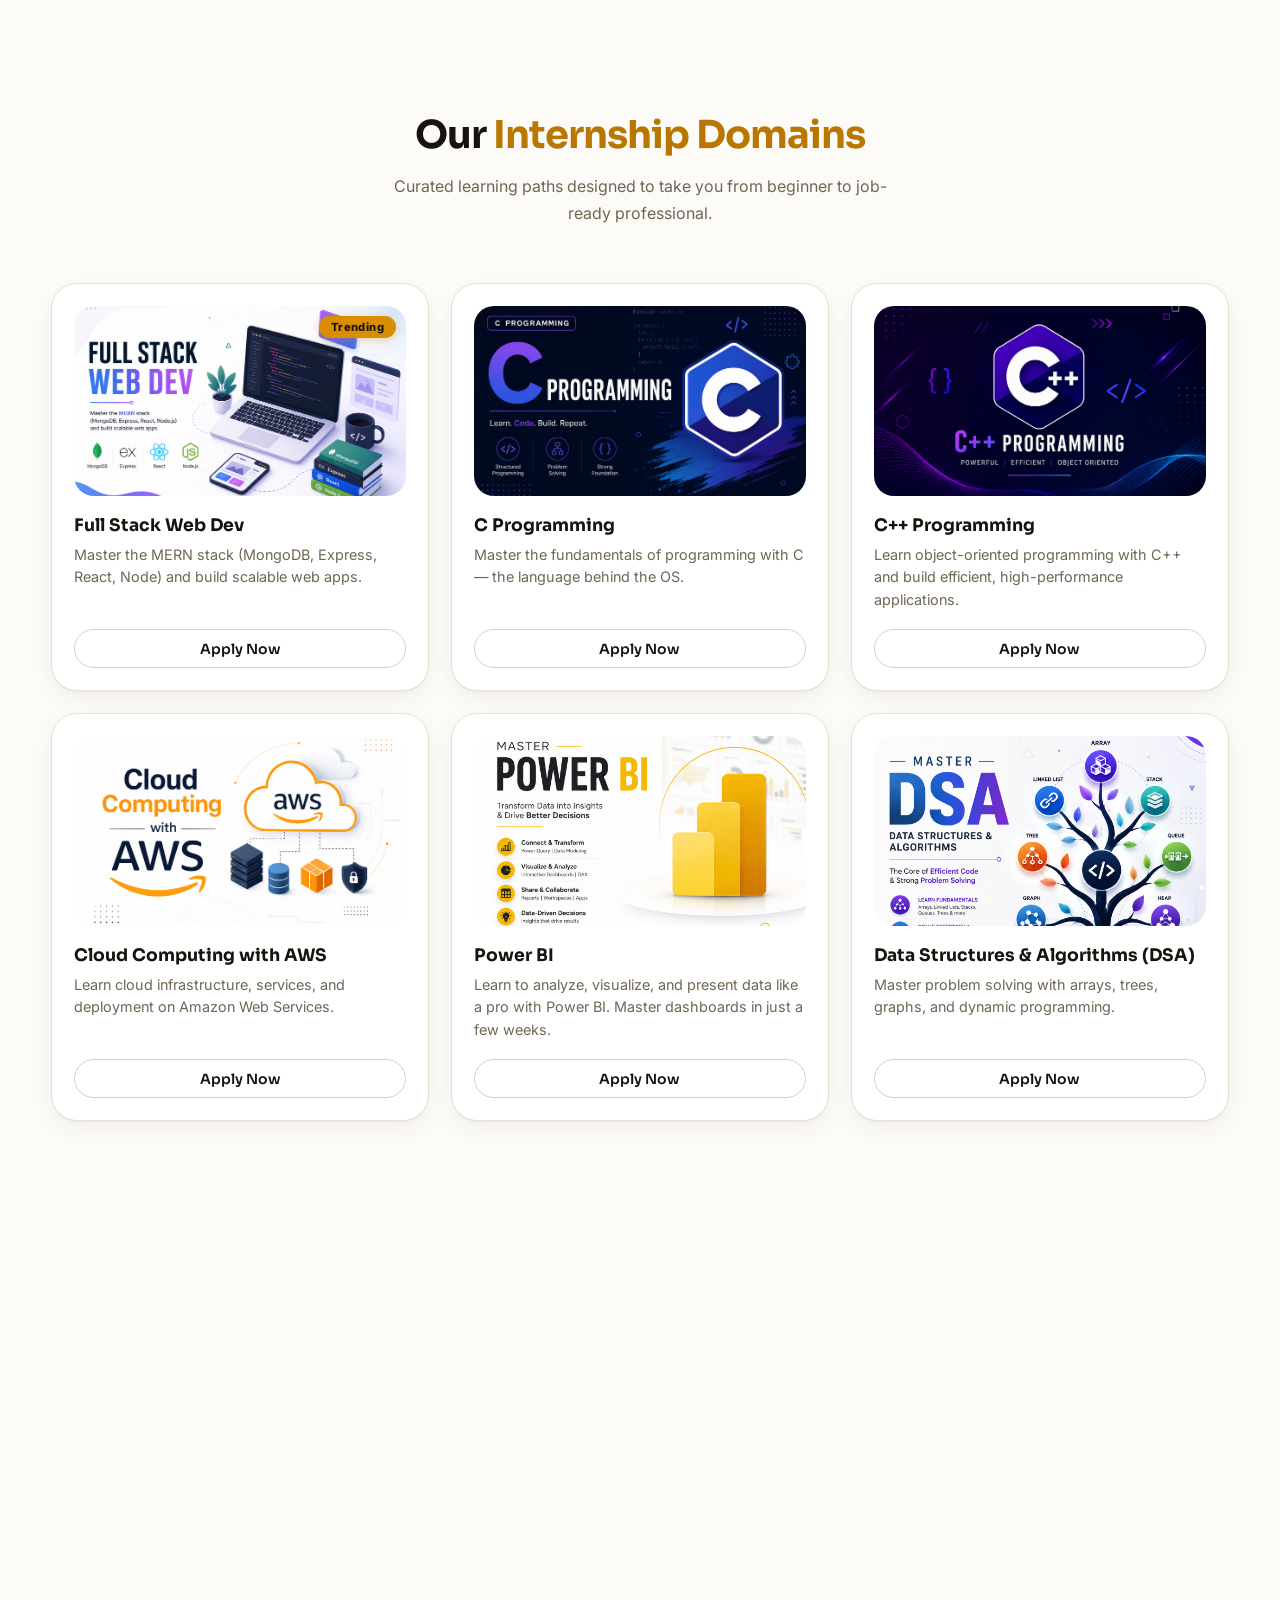
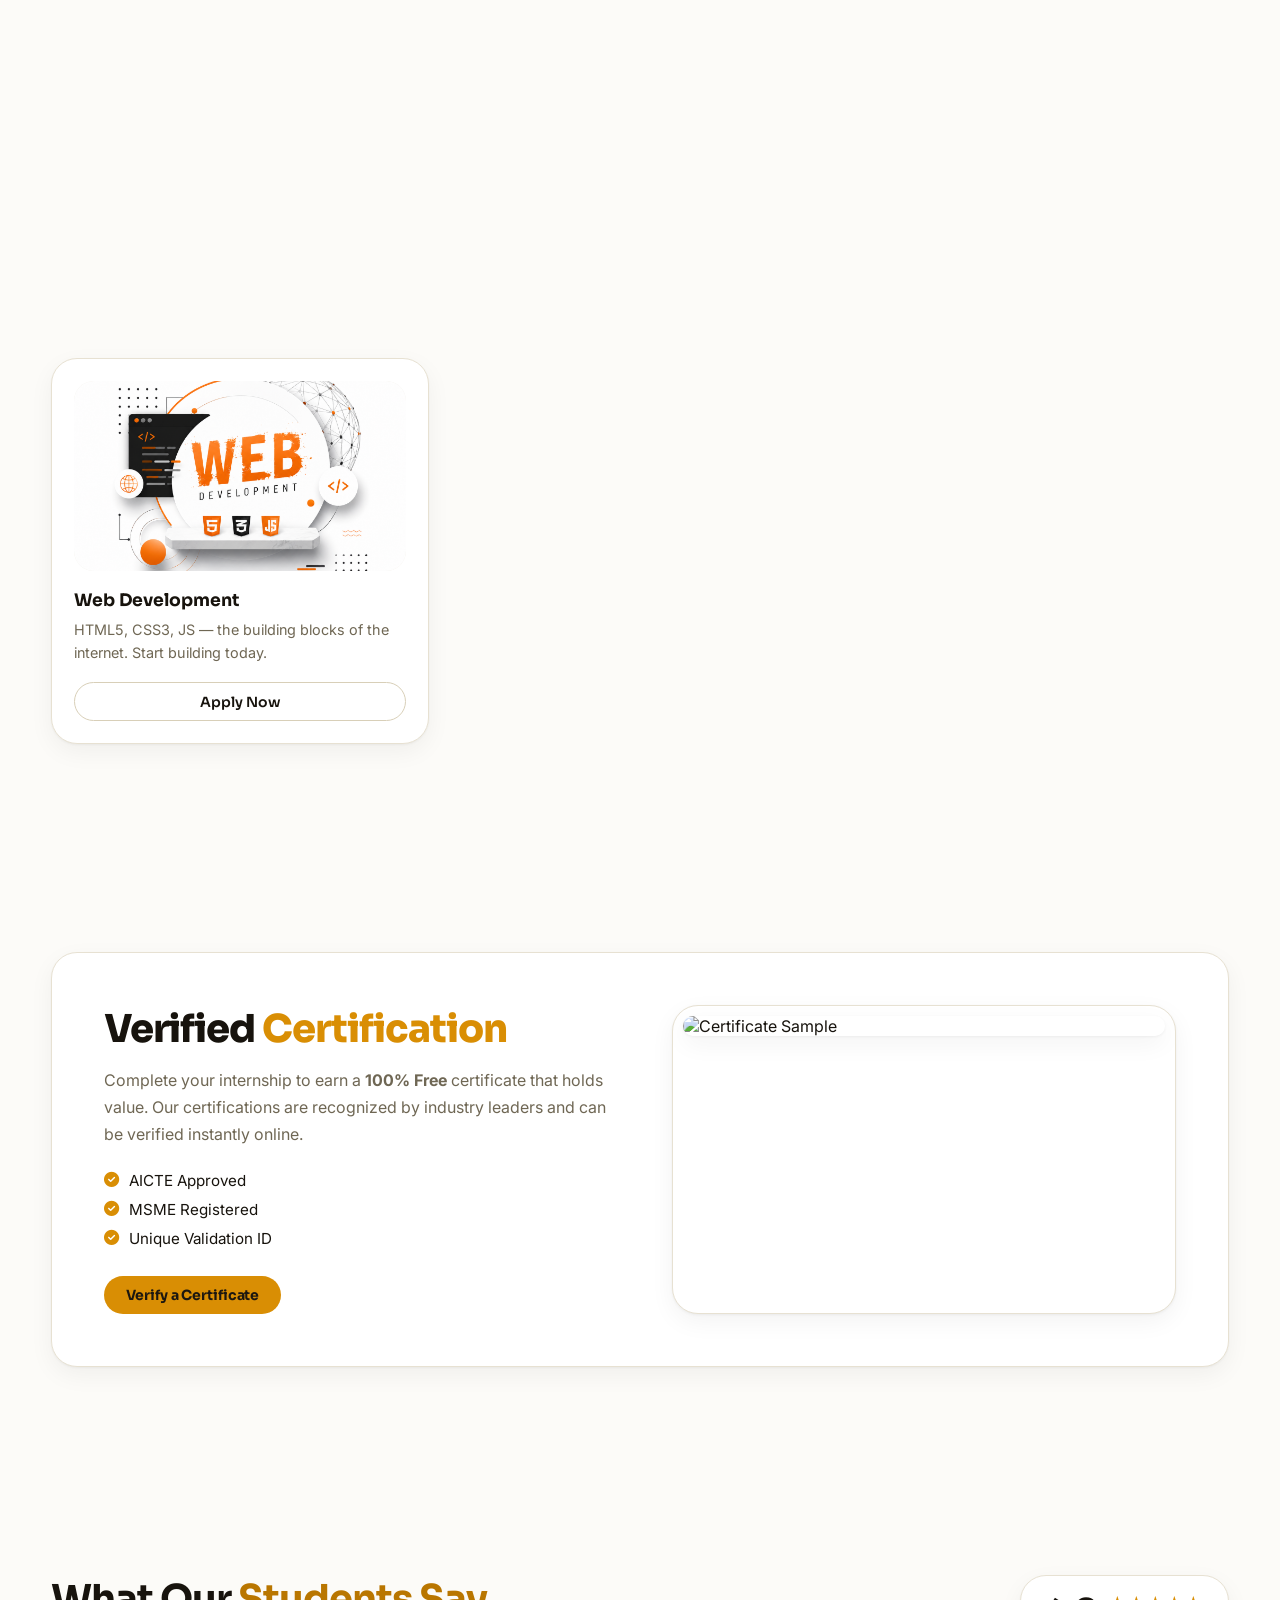
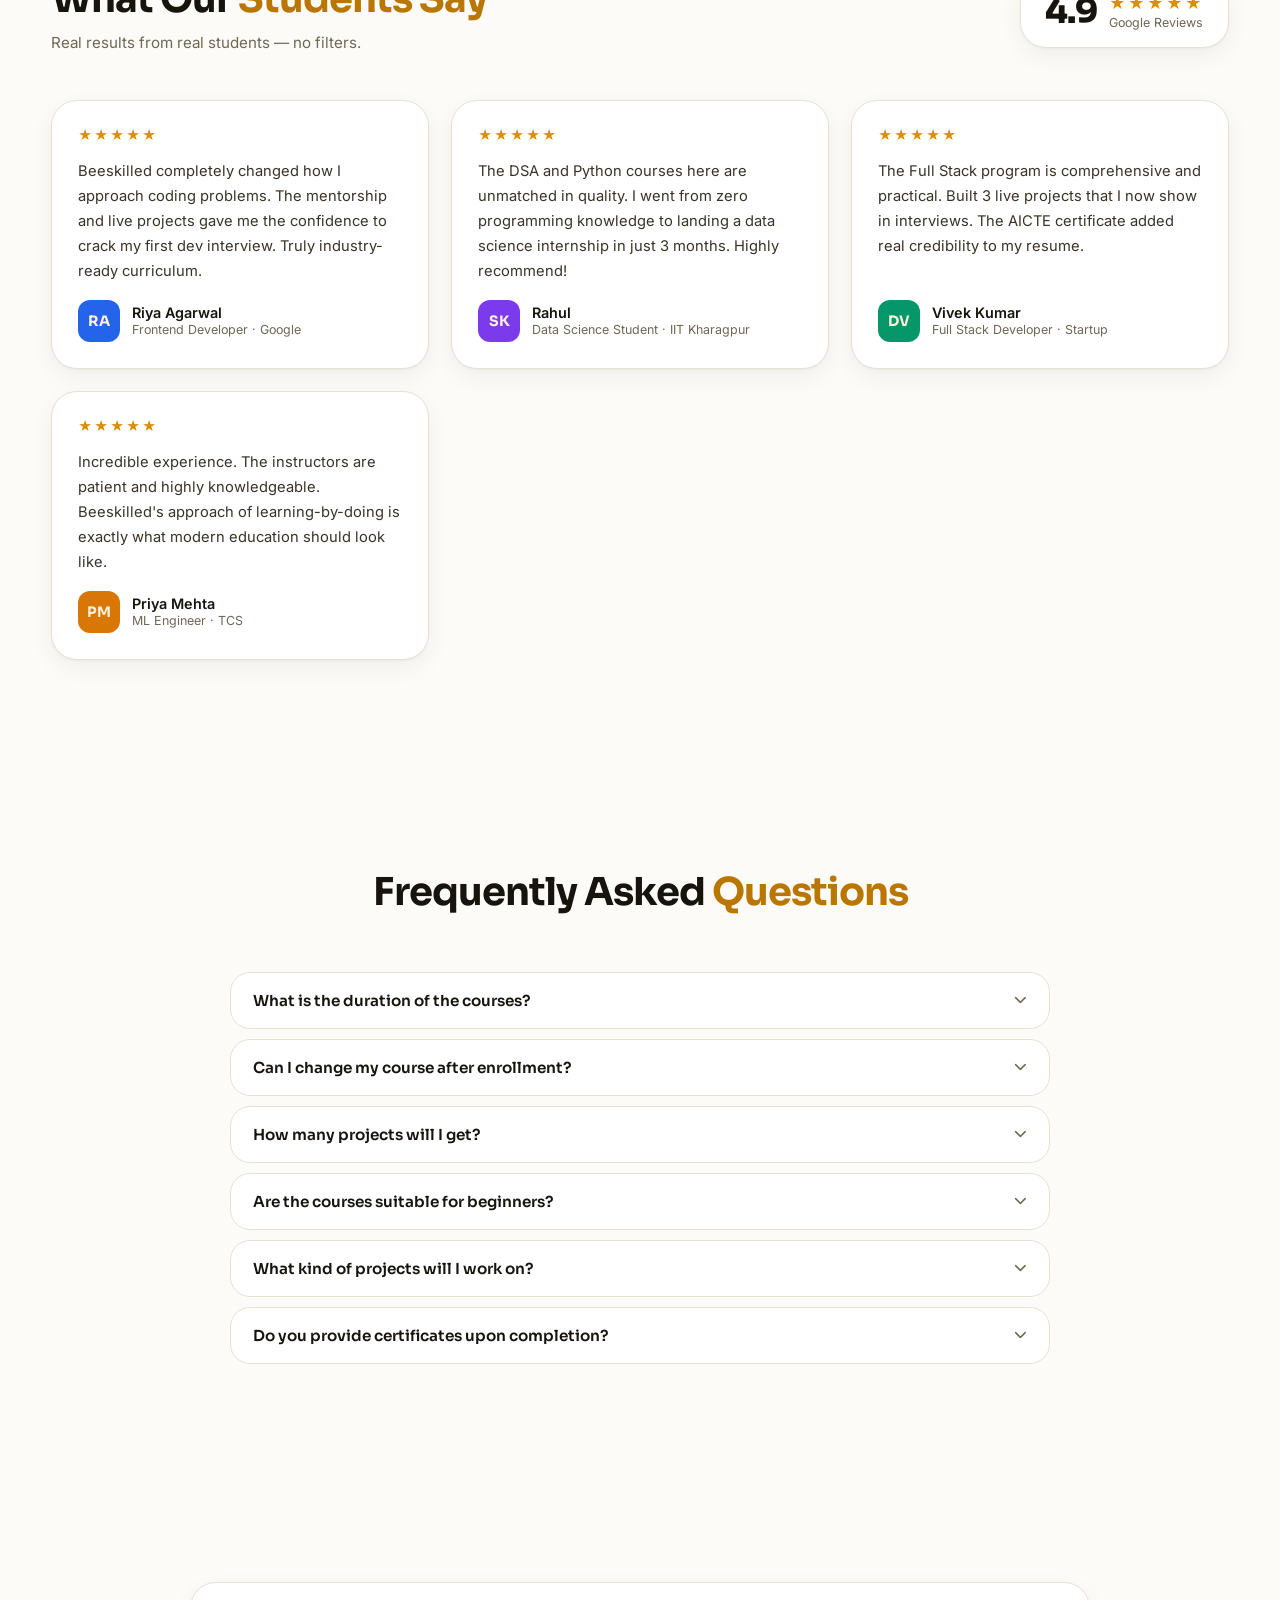
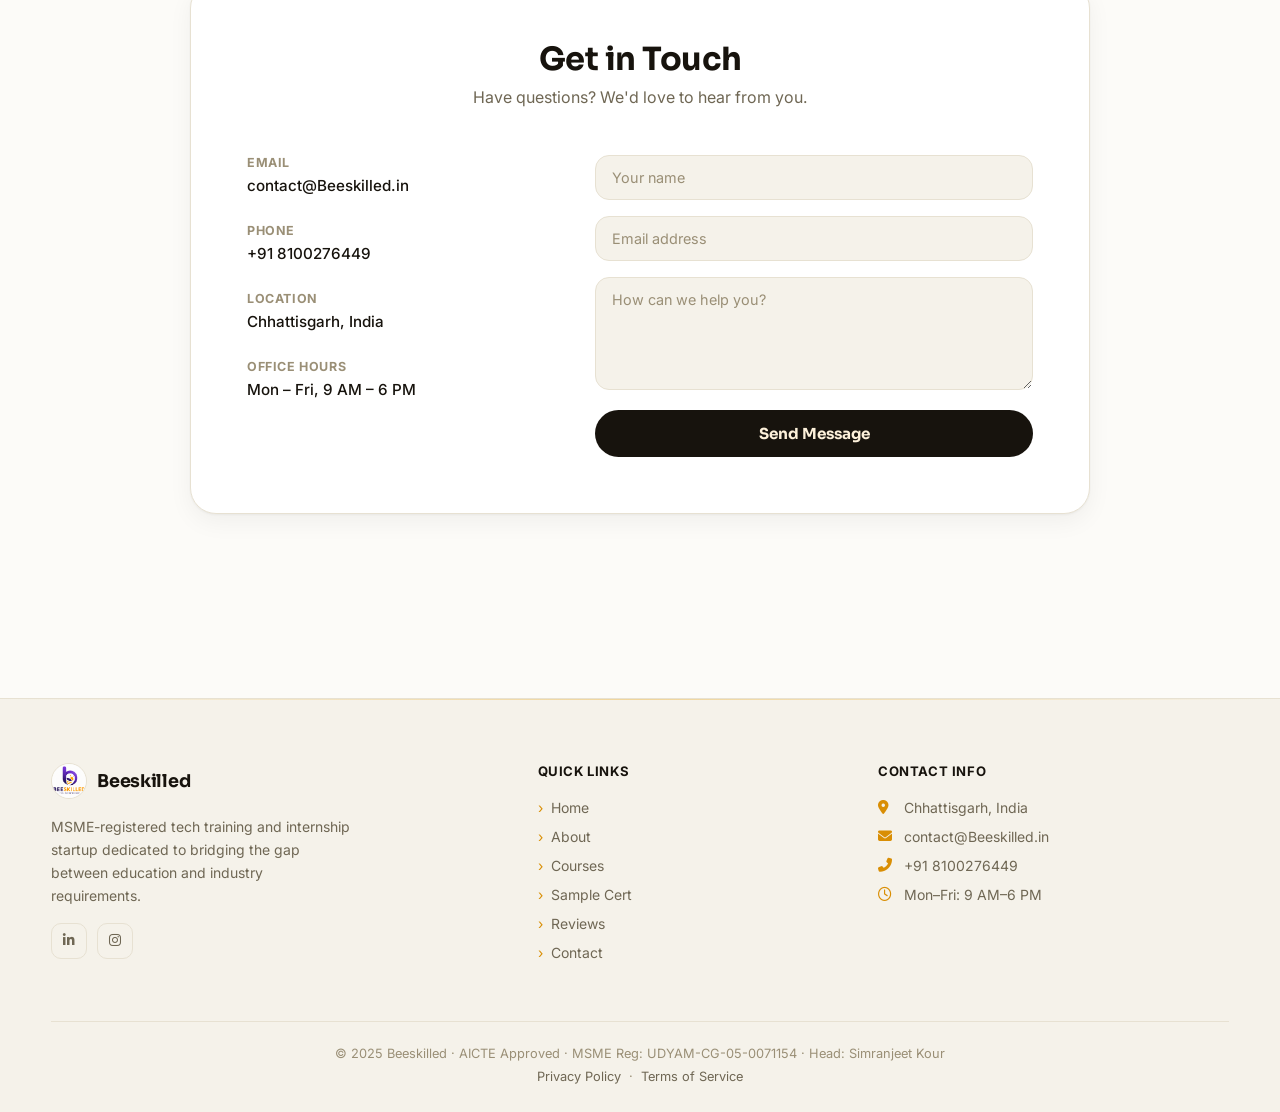
==== commit 7124a9da: "Update index.html" ====
--- a/index.html
+++ b/index.html
@@ -11,7 +11,9 @@
     <link rel="stylesheet" href="https://cdnjs.cloudflare.com/ajax/libs/font-awesome/6.4.0/css/all.min.css">
 
     <style>
-        
+        /* ══════════════════════════════════════════════════════════════
+           BEESKILLED — "HIVE" DESIGN SYSTEM
+        ══════════════════════════════════════════════════════════════ */
 
         :root {
             /* Light theme (default) */
@@ -940,11 +942,11 @@
     </div>
 
     <main>
-        <!-- ─── HERO SECTION ─── -->
+        
         <section id="home" class="hero wrap">
             <div class="hero-grid">
                 
-                <!-- LEFT CONTENT -->
+                
                 <div class="hero-content">
                     <div class="hero-badge"><i class="fas fa-check-circle"></i> AICTE & MSME Approved</div>
                     
@@ -954,10 +956,11 @@
 
                     <div class="hero-btns">
                         <a href="benefits.html" class="btn-hero-free">
-                            <i class="fas fa-bolt"></i> Apply for Free
+                            <i class="fas fa-bolt"></i> AICTE STUDENTS
                         </a>
+                        
                         <a href="apply.html" class="btn-hero-premium">
-                            <i class="fas fa-crown"></i> Premium Access
+                            <i class="fas fa-crown"></i> Premium Toolkit
                         </a>
                     </div>
 
@@ -1047,6 +1050,7 @@
             </div>
 
             <div class="bento-grid">
+                <!-- Course Cards... (omitted to save space, keeping exactly same as before) -->
                 <div class="tilt-card" onclick="document.getElementById('applyModal').classList.add('open');">
                     <div class="course-img">
                         <img src="bee_lms\img\MERN.png" onerror="this.src='https://placehold.co/600x400/eff6ff/2563eb?text=Full+Stack'" alt="MERN">
@@ -1175,7 +1179,8 @@
                         <h2 style="font-family:var(--font-head); font-size:clamp(1.8rem,3vw,2.4rem); font-weight:800; letter-spacing:-1px; margin-bottom:14px; color:var(--text);">
                             Verified <span style="color:var(--accent);">Certification</span>
                         </h2>
-                        <p style="color:var(--text-muted); margin-bottom:22px; line-height:1.7;">Earn a certificate that holds value. Our certifications are recognized by industry leaders and can be verified instantly online.</p>
+                        <!-- CHANGED: explicitly added "100% Free" -->
+                        <p style="color:var(--text-muted); margin-bottom:22px; line-height:1.7;">Complete your internship to earn a <strong>100% Free</strong> certificate that holds value. Our certifications are recognized by industry leaders and can be verified instantly online.</p>
                         <ul style="list-style:none; padding:0; margin-bottom:28px;">
                             <li style="margin-bottom:10px; display:flex; gap:10px; align-items:center; font-size:0.95rem;"><i class="fas fa-check-circle" style="color:var(--accent);"></i> AICTE Approved</li>
                             <li style="margin-bottom:10px; display:flex; gap:10px; align-items:center; font-size:0.95rem;"><i class="fas fa-check-circle" style="color:var(--accent);"></i> MSME Registered</li>
@@ -1184,7 +1189,7 @@
                         <button class="btn-ios" onclick="document.querySelector('#verifyBtn').click()">Verify a Certificate</button>
                     </div>
                     <div class="tilt-card" style="padding:10px;">
-                        <img src="bee_lms/img/sample_cert.png" alt="Certificate Sample" style="width:100%; height:auto; border-radius:var(--radius-md); box-shadow:var(--card-shadow); display:block;">
+                        <img src="bee_lms/img/cert.jpg" alt="Certificate Sample" style="width:100%; height:auto; border-radius:var(--radius-md); box-shadow:var(--card-shadow); display:block;">
                     </div>
                 </div>
             </div>
@@ -1192,6 +1197,7 @@
 
         <!-- ─── REVIEWS ─── -->
         <section id="reviews" class="wrap">
+            <!-- (Reviews section remains the same) -->
             <div class="reviews-header-area">
                 <div>
                     <h2>What Our <span>Students Say</span></h2>
@@ -1310,7 +1316,8 @@
                         <a href="mailto:contact@Beeskilled.in" class="contact-value">contact@Beeskilled.in</a>
 
                         <span class="contact-label">Phone</span>
-                        <a href="tel:+918100276449" class="contact-value">+91 8100276449</a>
+                        
+                        <a href="tel:+91 8100276449" class="contact-value">+91 8100276449</a>
 
                         <span class="contact-label">Location</span>
                         <span class="contact-value">Chhattisgarh, India</span>
@@ -1369,6 +1376,7 @@
                     <ul class="footer-list">
                         <li><i class="fas fa-map-marker-alt" style="color:var(--accent); width:18px;"></i> Chhattisgarh, India</li>
                         <li><i class="fas fa-envelope" style="color:var(--accent); width:18px;"></i> contact@Beeskilled.in</li>
+                       
                         <li><i class="fas fa-phone-alt" style="color:var(--accent); width:18px;"></i> +91 8100276449</li>
                         <li><i class="far fa-clock" style="color:var(--accent); width:18px;"></i> Mon–Fri: 9 AM–6 PM</li>
                     </ul>
@@ -1382,28 +1390,56 @@
         </div>
     </footer>
 
-    <!-- ─── MODALS ─── -->
-    
-    <!-- Apply Modal -->
+    <!-- ─── APPLY MODAL ─── -->
     <div class="modal-overlay" id="applyModal">
-        <div class="modal-window" style="text-align: center; max-width: 500px;">
-            <div style="display:flex; justify-content:space-between; align-items:center; margin-bottom:20px;">
-                <h3 style="color:var(--text); margin:0;">Select Application Type</h3>
-                <button id="closeApplyModal" style="background:none; border:none; font-size:1.2rem; cursor:pointer;"><i class="fas fa-times"></i></button>
+        <div class="modal-window" style="text-align: left; max-width: 650px; padding: 36px 32px; width: 95%;">
+            <div style="display:flex; justify-content:space-between; align-items:center; margin-bottom:16px;">
+                <h3 style="color:var(--text); margin:0; font-size: clamp(1.3rem, 2vw, 1.6rem);">Choose Your Path</h3>
+                <button id="closeApplyModal" style="background:none; border:none; font-size:1.4rem; cursor:pointer; color:var(--text-muted);"><i class="fas fa-times"></i></button>
             </div>
-            <p style="color: var(--text-muted); margin-bottom: 30px;">Choose whether you want to apply for the Free Internship or get the Premium benefits.</p>
+            <p style="color: var(--text-muted); margin-bottom: 28px; font-size: 0.95rem; line-height: 1.5;">
+                Our AICTE & MSME approved internship is completely free. You can optionally unlock our premium placement resources to fast-track your career.
+            </p>
             
-            <div style="display: flex; flex-direction: column; gap: 15px;">
-                <a href="benefits.html" class="btn-hero-free" style="padding: 16px;">
-                    <i class="fas fa-bolt"></i> Apply for Free Internship
-                </a>
-                <a href="apply.html" class="btn-hero-premium" style="padding: 16px;">
-                    <i class="fas fa-crown"></i> Premium Internship Access
-                </a>
+            <div style="display: flex; flex-wrap: wrap; gap: 20px;">
+                
+                <!-- 1. FREE TIER -->
+                <div style="flex: 1 1 250px; border: 1px solid var(--border); border-radius: var(--radius-lg); padding: 24px; display: flex; flex-direction: column; background: var(--surface);">
+                    <div style="font-weight: 700; font-size: 1.1rem; margin-bottom: 6px; color: var(--text);">Basic Internship</div>
+                    <div style="color: #16a34a; font-weight: 800; font-size: 1.4rem; margin-bottom: 18px;">₹0 <span style="font-size: 0.8rem; color: var(--text-muted); font-weight: 500;">(100% Free)</span></div>
+                    
+                    <ul style="list-style: none; padding: 0; margin: 0 0 24px 0; font-size: 0.85rem; color: var(--text-muted); flex-grow: 1;">
+                        <li style="margin-bottom: 10px; display:flex; gap:8px;"><i class="fas fa-check" style="color: #16a34a; margin-top:3px;"></i> AICTE Approved Internship</li>
+                        <li style="margin-bottom: 10px; display:flex; gap:8px;"><i class="fas fa-check" style="color: #16a34a; margin-top:3px;"></i> Valid AICTE Certificate</li>
+                        <li style="margin-bottom: 10px; display:flex; gap:8px;"><i class="fas fa-check" style="color: #16a34a; margin-top:3px;"></i> Core Learning Path</li>
+                    </ul>
+                    <a href="benefits.html" class="btn-glass-nav" style="width: 100%; border-color: var(--border-strong);">Continue for Free</a>
+                </div>
+
+                <!-- 2. PREMIUM TIER (VISIBILITY FIXED) -->
+                <div style="flex: 1 1 250px; border: 2px solid var(--accent); border-radius: var(--radius-lg); padding: 24px; position: relative; background: var(--bg-subtle); display: flex; flex-direction: column; box-shadow: 0 8px 24px rgba(217, 142, 4, 0.1);">
+                    
+                    <!-- Highlighting Tag -->
+                    <div style="position: absolute; top: -12px; left: 50%; transform: translateX(-50%); background: var(--accent); color: #17130d; font-size: 0.7rem; font-weight: 800; padding: 4px 14px; border-radius: 20px; letter-spacing: 0.5px;">RECOMMENDED</div>
+                    
+                    <div style="font-weight: 700; font-size: 1.1rem; margin-bottom: 6px; color: var(--text);">Pro Career Toolkit</div>
+                    <div style="color: var(--text); font-weight: 800; font-size: 1.4rem; margin-bottom: 18px;">₹139 <span style="font-size: 0.8rem; color: var(--text-muted); font-weight: 500;">(One-time)</span></div>
+                    
+                    <ul style="list-style: none; padding: 0; margin: 0 0 24px 0; font-size: 0.85rem; color: var(--text-secondary); flex-grow: 1;">
+                        <li style="margin-bottom: 10px; font-weight: 600; border-bottom: 1px solid var(--border); padding-bottom: 6px;">Everything in Free, plus:</li>
+                        <li style="margin-bottom: 10px; display:flex; gap:8px;"><i class="fas fa-star" style="color: var(--accent); margin-top:3px;"></i> ATS Resume Builder</li>
+                        <li style="margin-bottom: 10px; display:flex; gap:8px;"><i class="fas fa-star" style="color: var(--accent); margin-top:3px;"></i> Top 20 Interview Qs</li>
+                        <li style="margin-bottom: 10px; display:flex; gap:8px;"><i class="fas fa-star" style="color: var(--accent); margin-top:3px;"></i> 30+ Source Codes</li>
+                        <li style="margin-bottom: 10px; display:flex; gap:8px;"><i class="fas fa-star" style="color: var(--accent); margin-top:3px;"></i> Placement Material</li>
+                    </ul>
+                    <a href="apply.html" class="btn-ios" style="width: 100%;">Upgrade to Pro</a>
+                </div>
+
             </div>
         </div>
     </div>
     
+    <!-- ─── CERT MODAL ─── -->
     <div class="modal-overlay" id="certModal">
         <div class="modal-window">
             <div style="display:flex; justify-content:space-between; align-items:center; margin-bottom:20px;">
@@ -1416,6 +1452,7 @@
         </div>
     </div>
 
+    <!-- Scripts remain unchanged -->
     <script>
         /* ─── SCROLL HEADER ─── */
         window.addEventListener('scroll', () => {
@@ -1550,16 +1587,6 @@
 
     </script>
 
-            <!-- Google tag (gtag.js) -->
-        <script async src="https://www.googletagmanager.com/gtag/js?id=G-HLCVBLKN1Y"></script>
-        <script>
-          window.dataLayer = window.dataLayer || [];
-          function gtag(){dataLayer.push(arguments);}
-          gtag('js', new Date());
-        
-          gtag('config', 'G-HLCVBLKN1Y');
-        </script>
-
     <script>
         /* ── SCROLL FADE-IN OBSERVER ── */
         (function() {
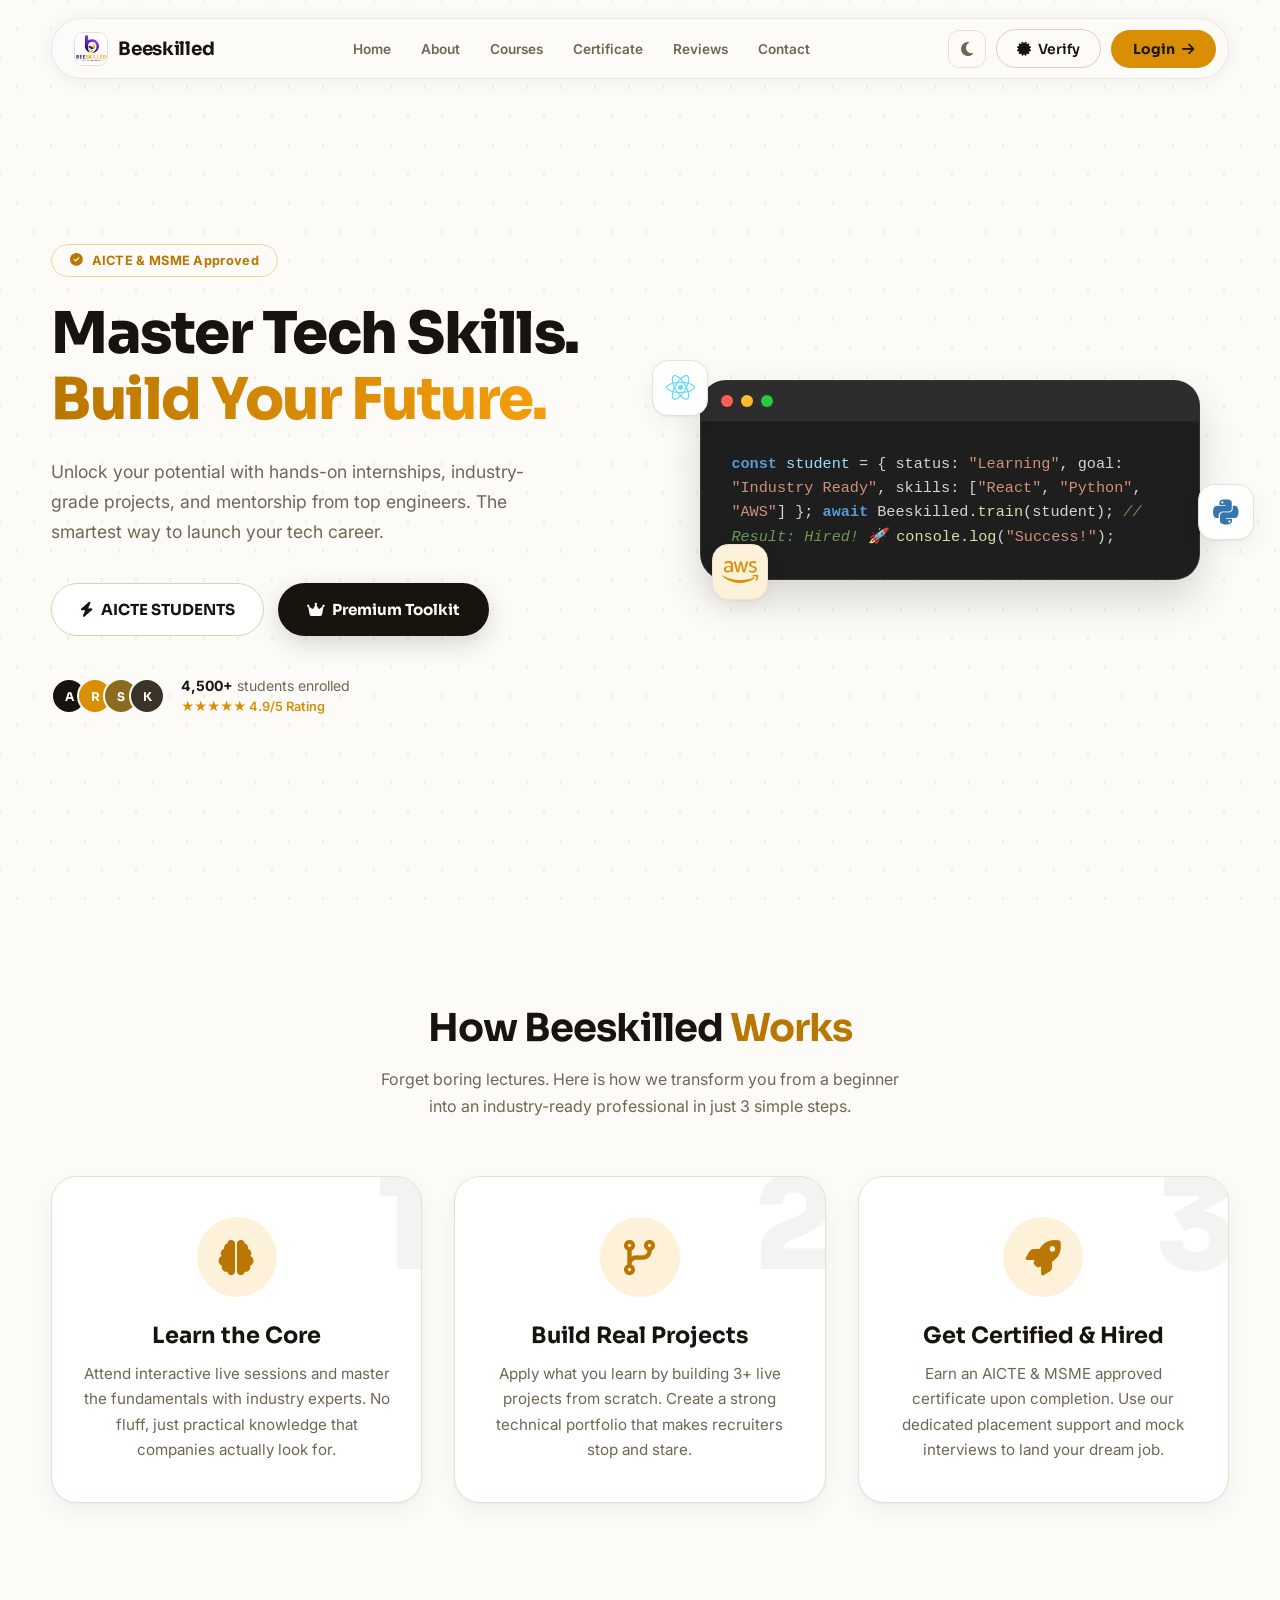
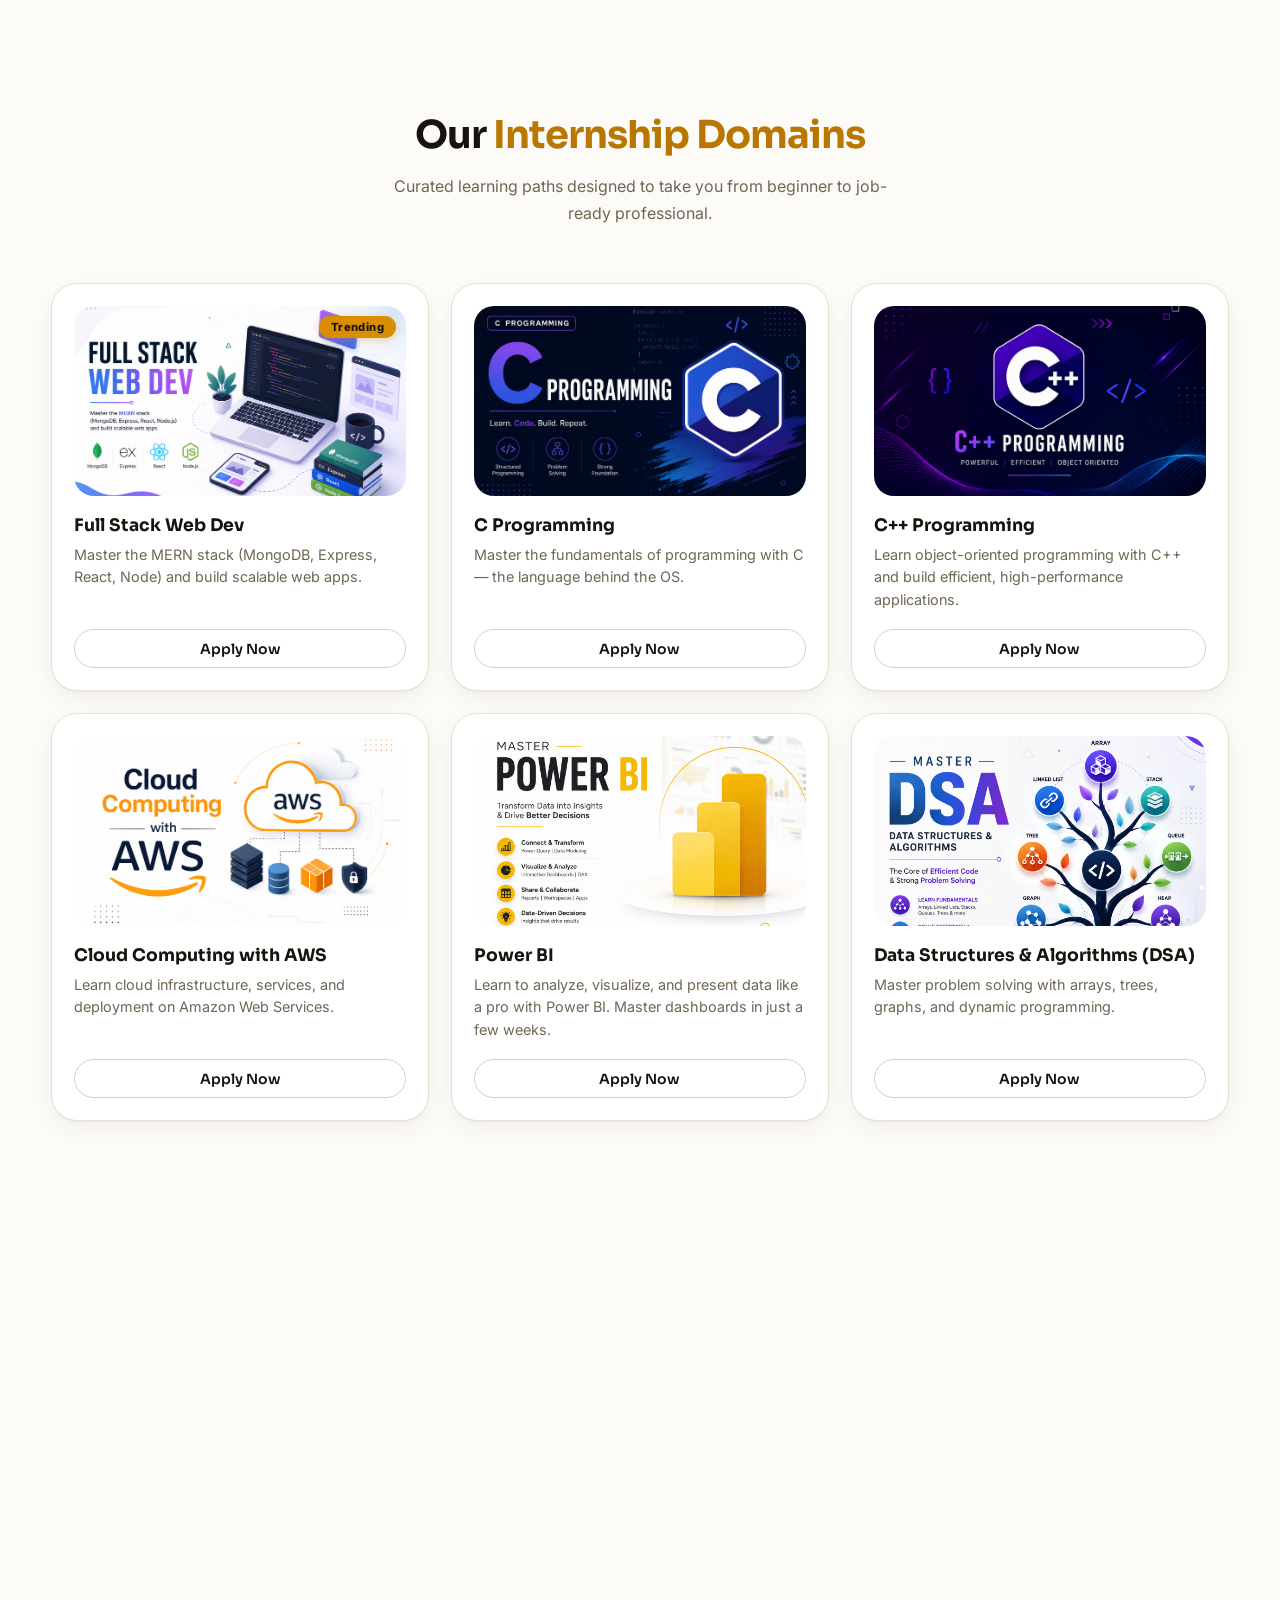
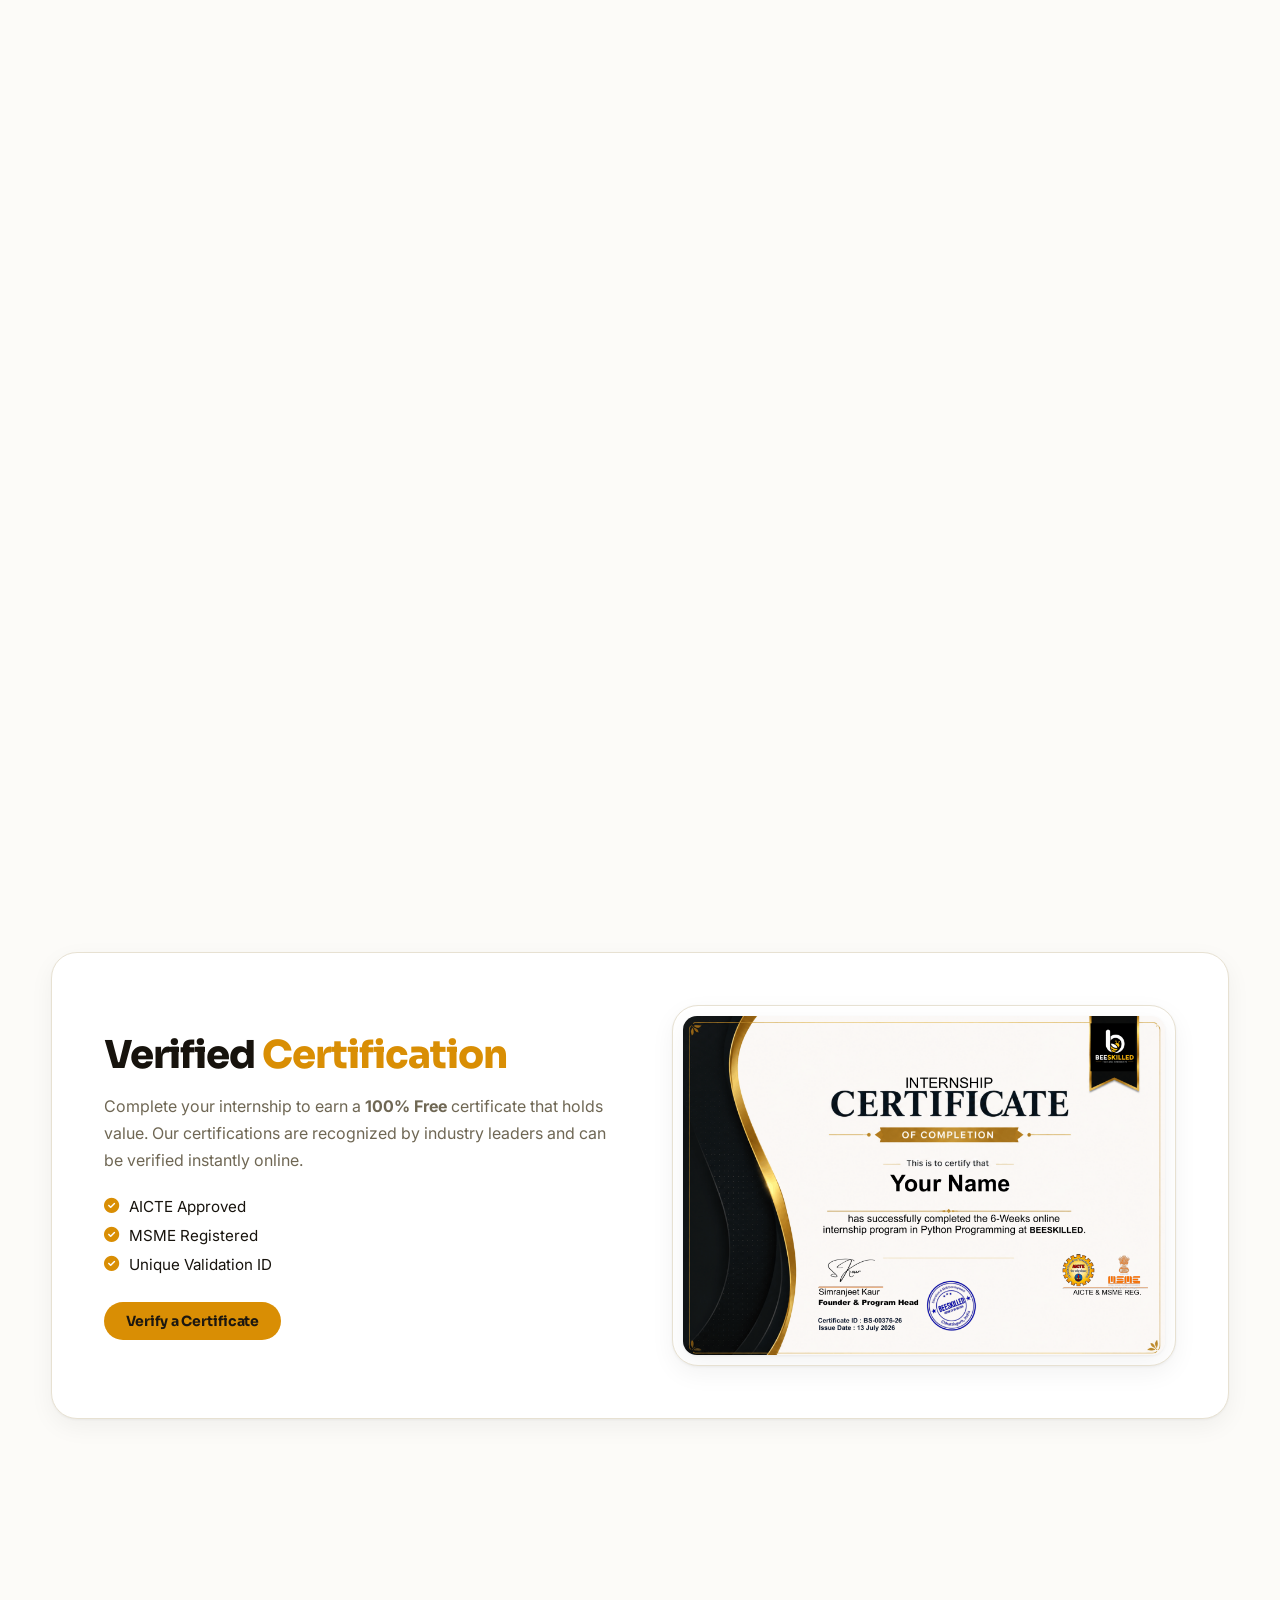
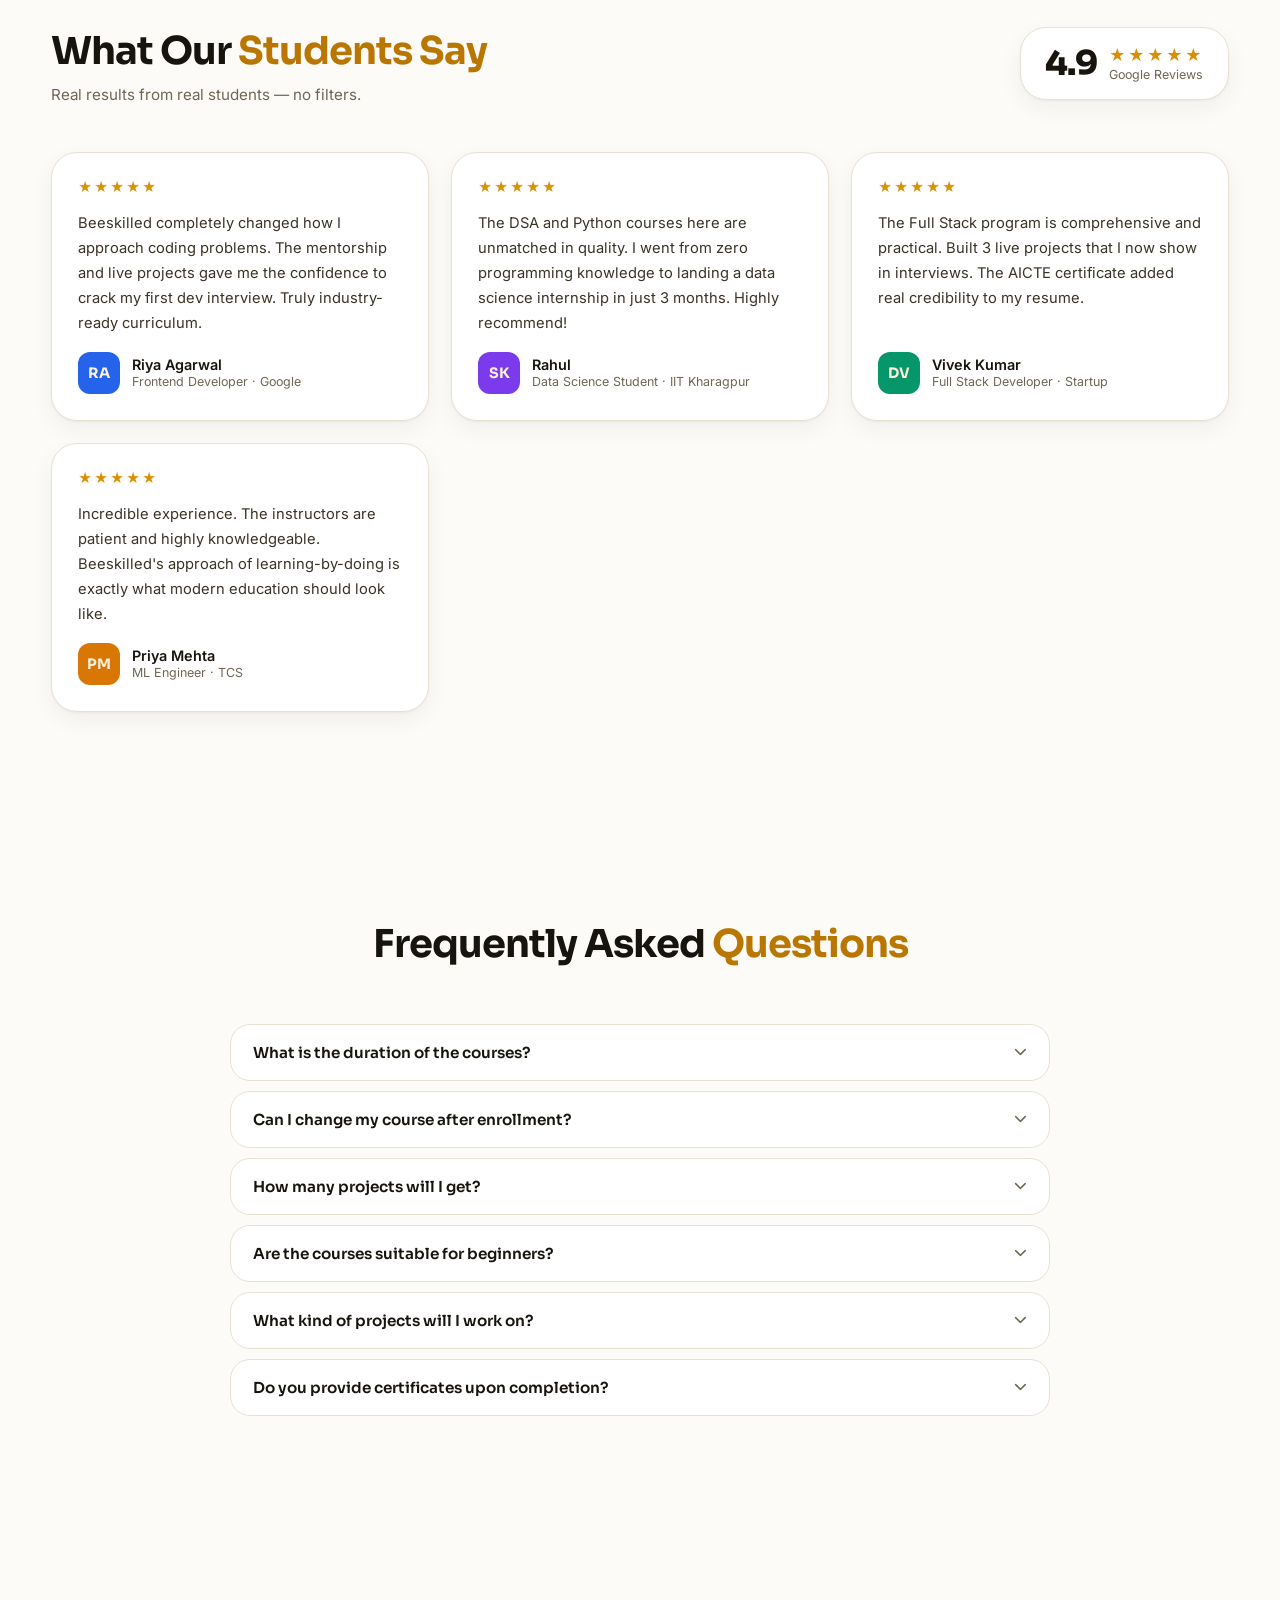
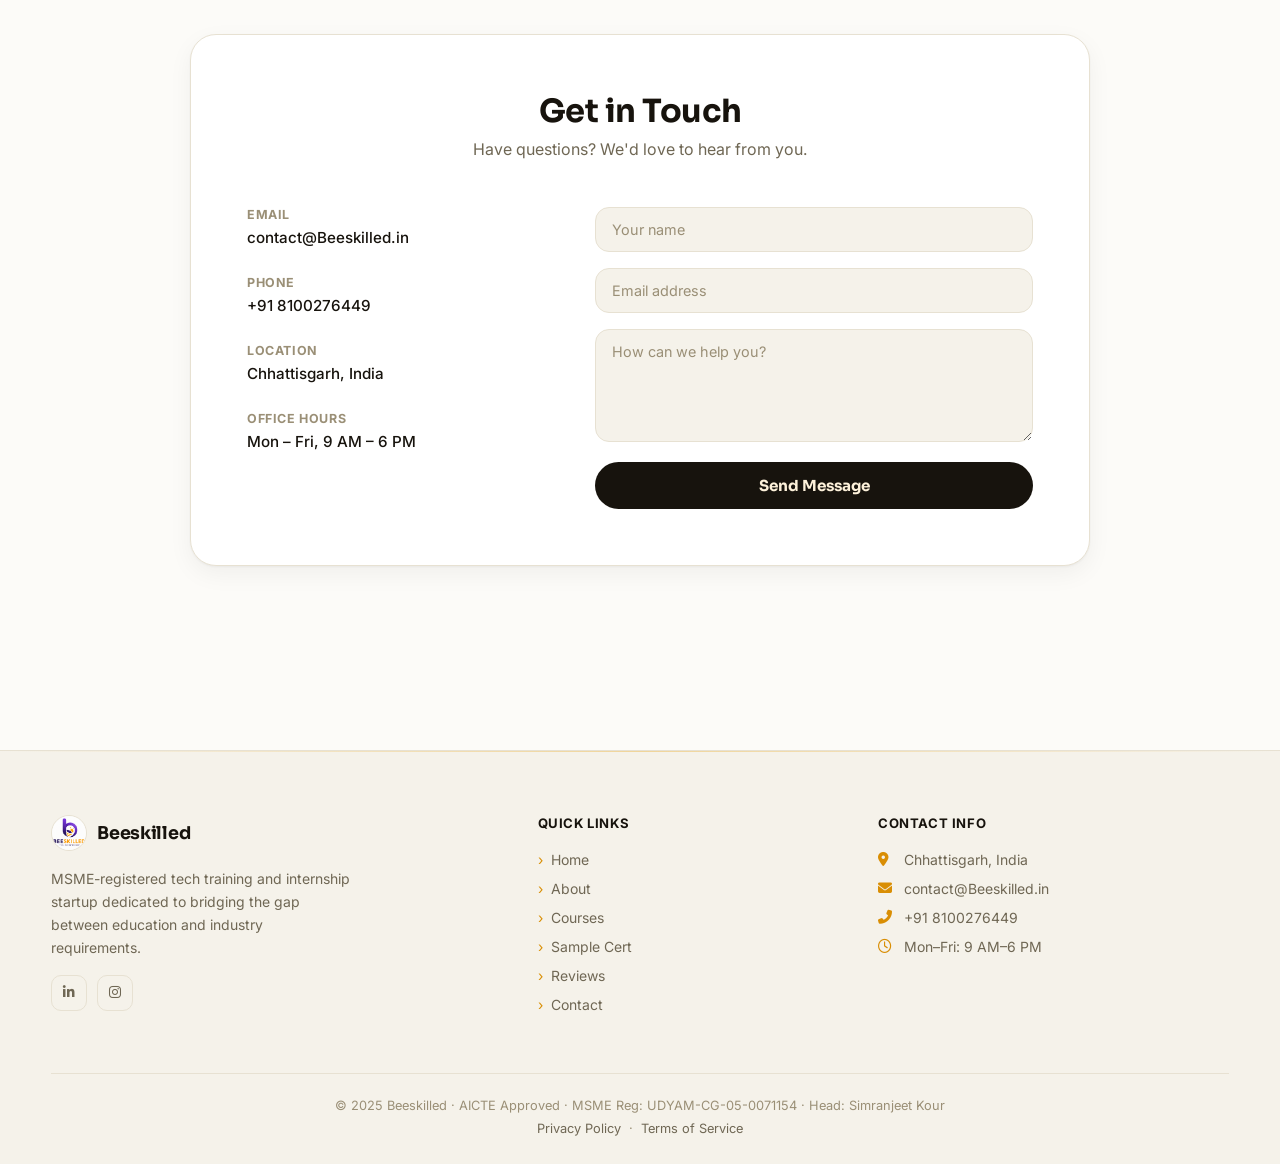
==== commit 5b76fff7: "Update index.html" ====
--- a/index.html
+++ b/index.html
@@ -1189,15 +1189,15 @@
                         <button class="btn-ios" onclick="document.querySelector('#verifyBtn').click()">Verify a Certificate</button>
                     </div>
                     <div class="tilt-card" style="padding:10px;">
-                        <img src="bee_lms/img/cert.jpg" alt="Certificate Sample" style="width:100%; height:auto; border-radius:var(--radius-md); box-shadow:var(--card-shadow); display:block;">
+                        <img src="bee_lms/img/sample_cert.png" alt="Certificate Sample" style="width:100%; height:auto; border-radius:var(--radius-md); box-shadow:var(--card-shadow); display:block;">
                     </div>
                 </div>
             </div>
         </section>
 
-        <!-- ─── REVIEWS ─── -->
+        
         <section id="reviews" class="wrap">
-            <!-- (Reviews section remains the same) -->
+            
             <div class="reviews-header-area">
                 <div>
                     <h2>What Our <span>Students Say</span></h2>
